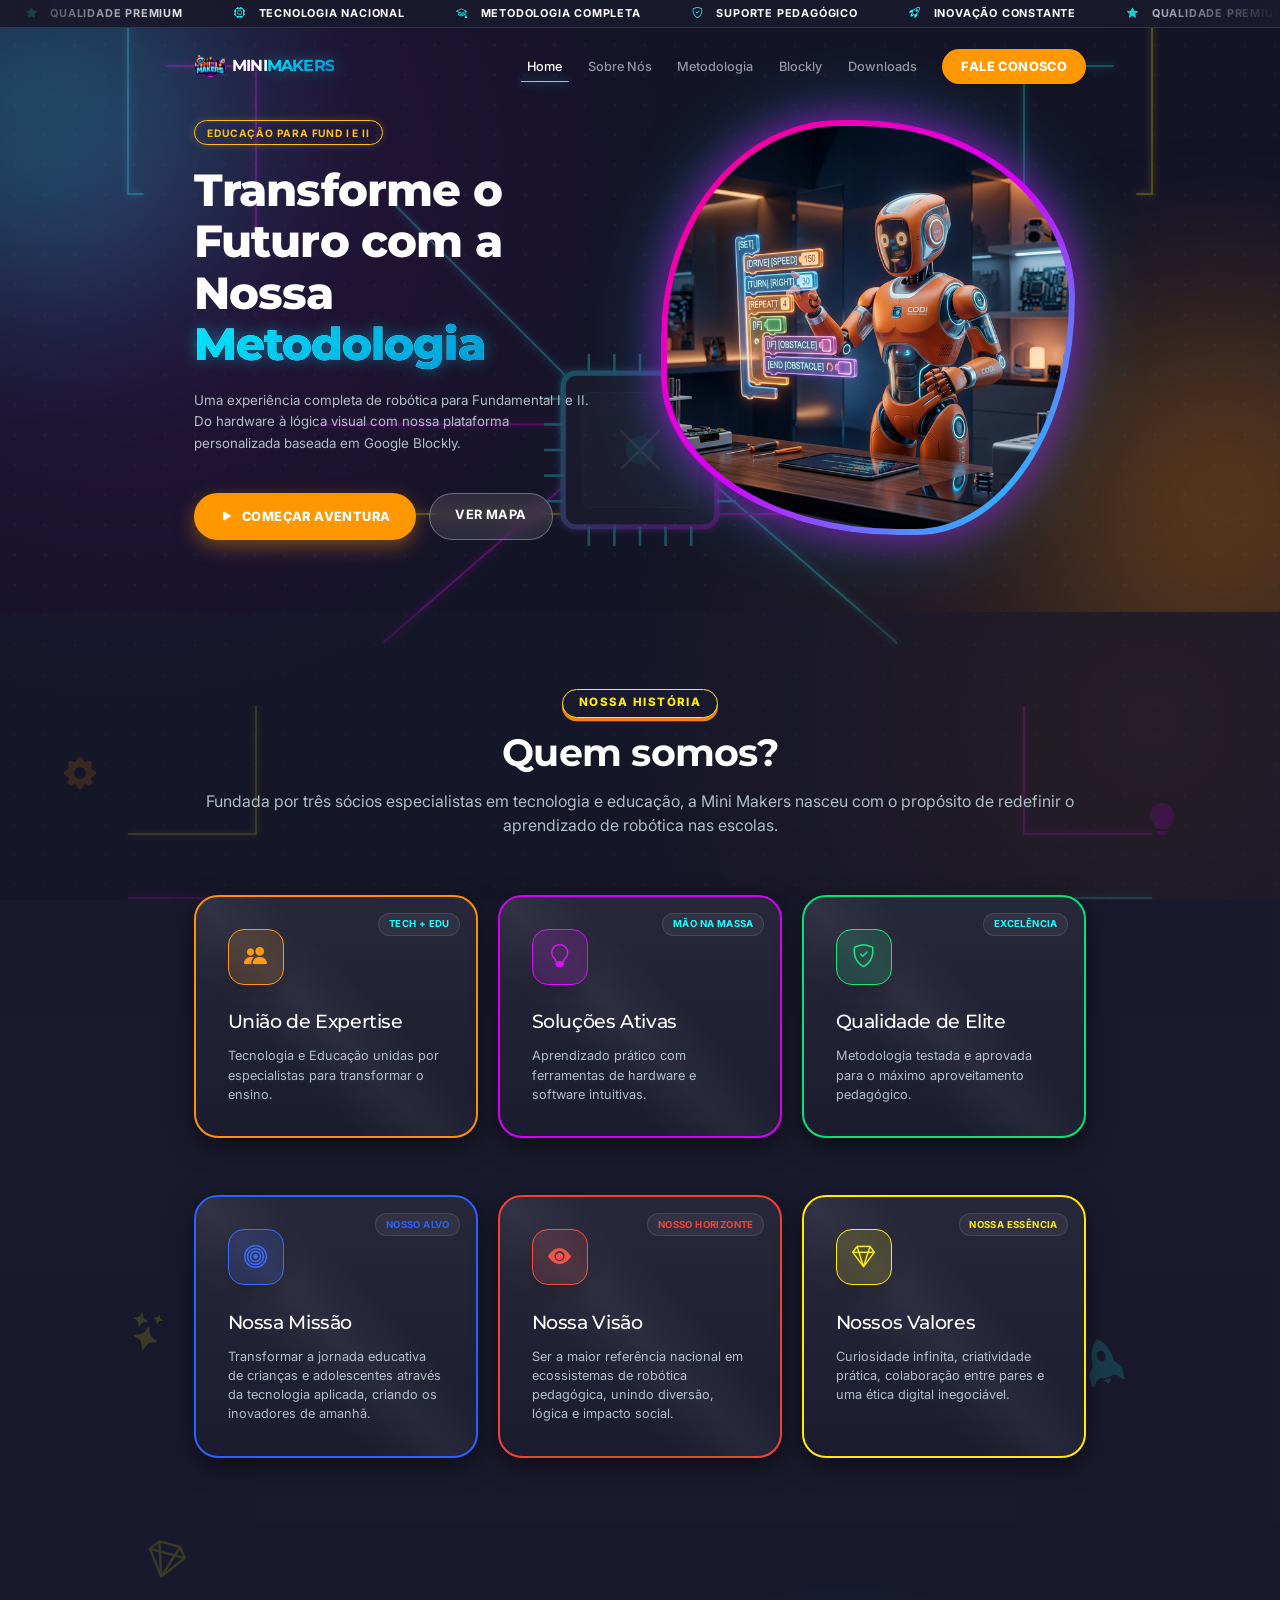
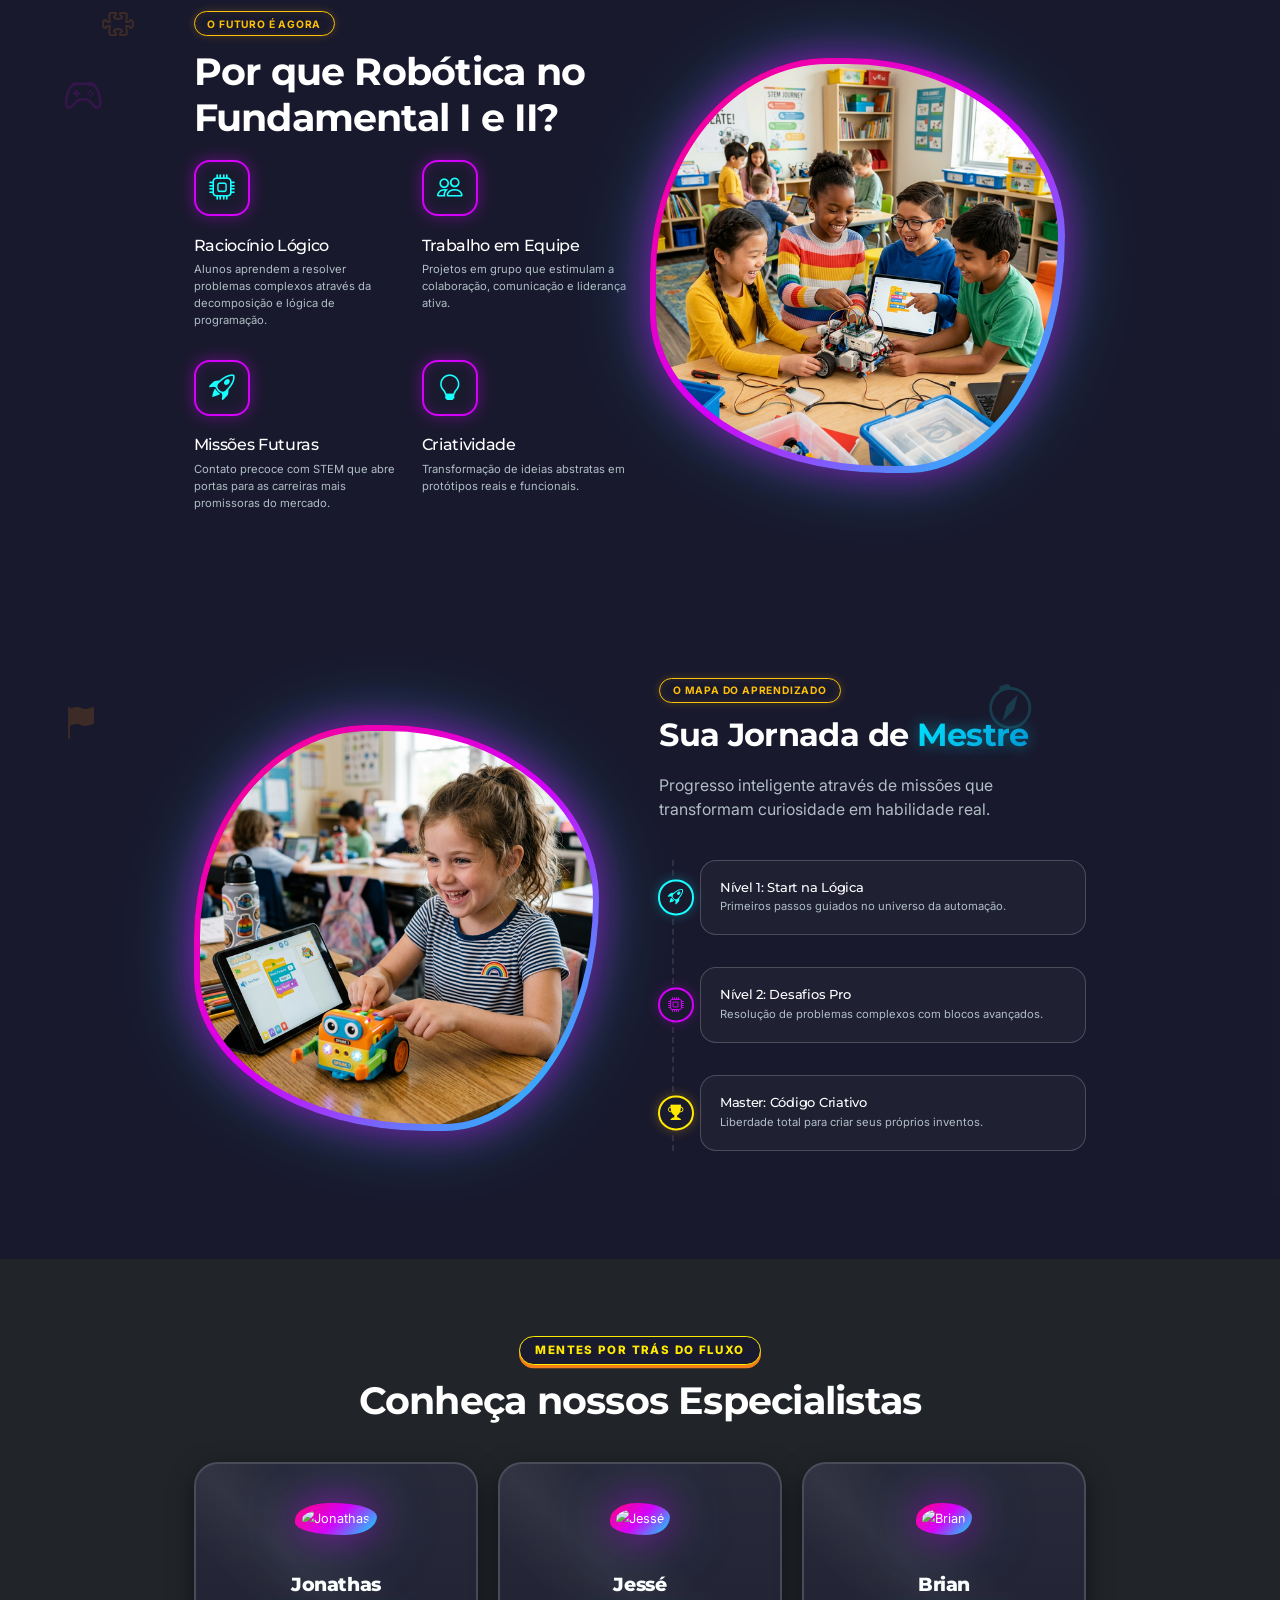
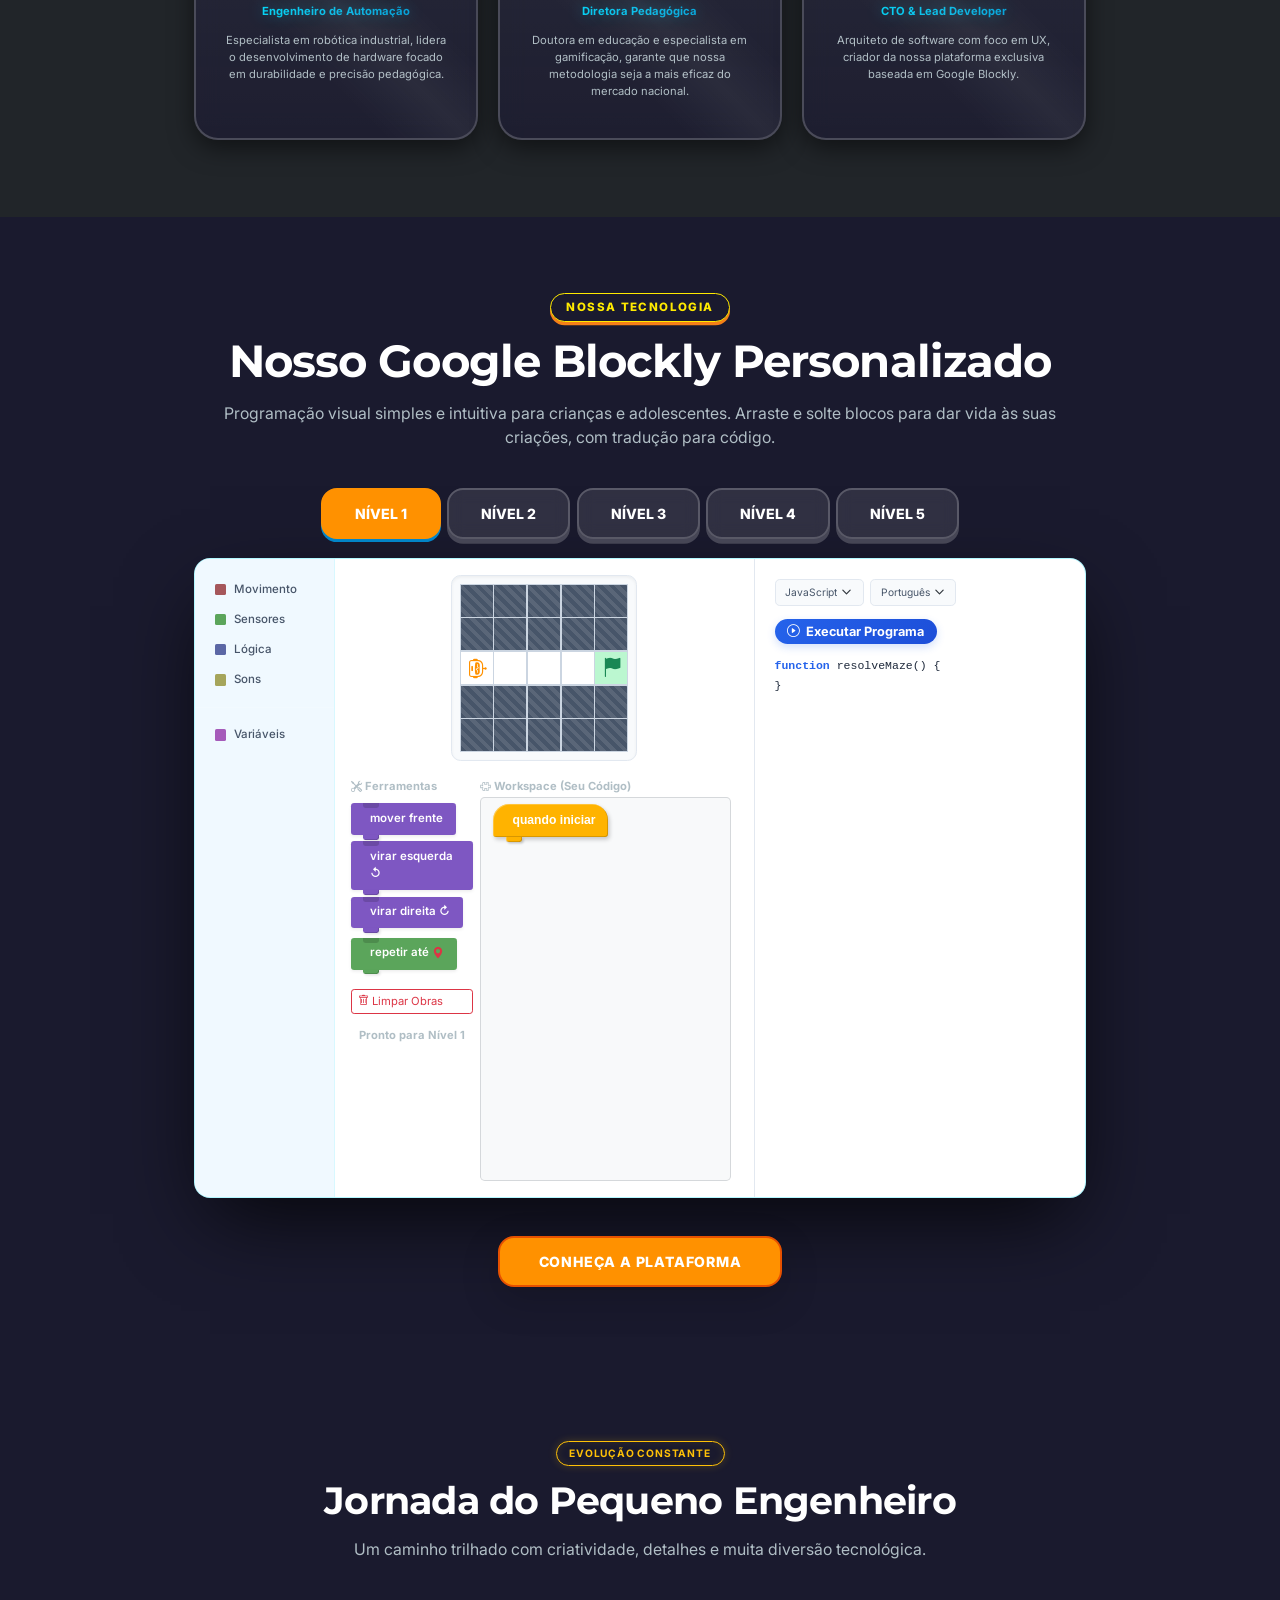
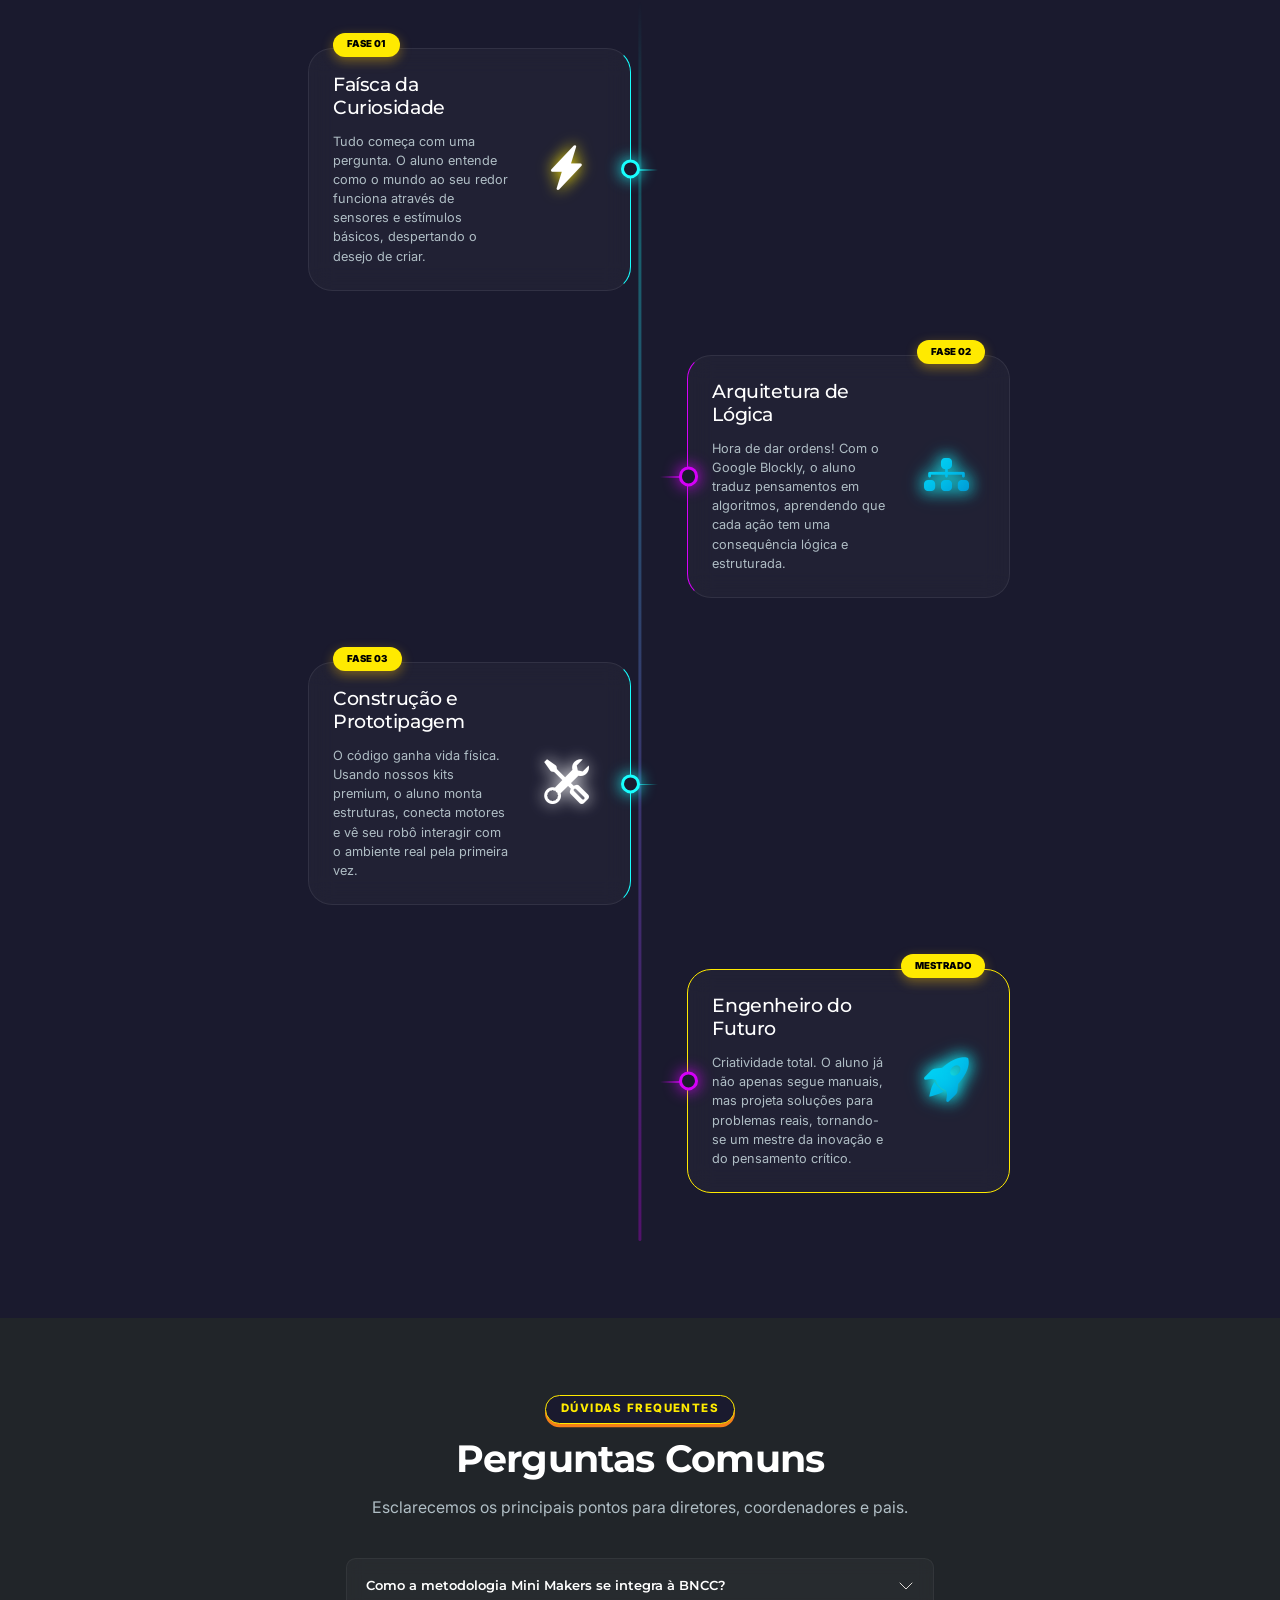
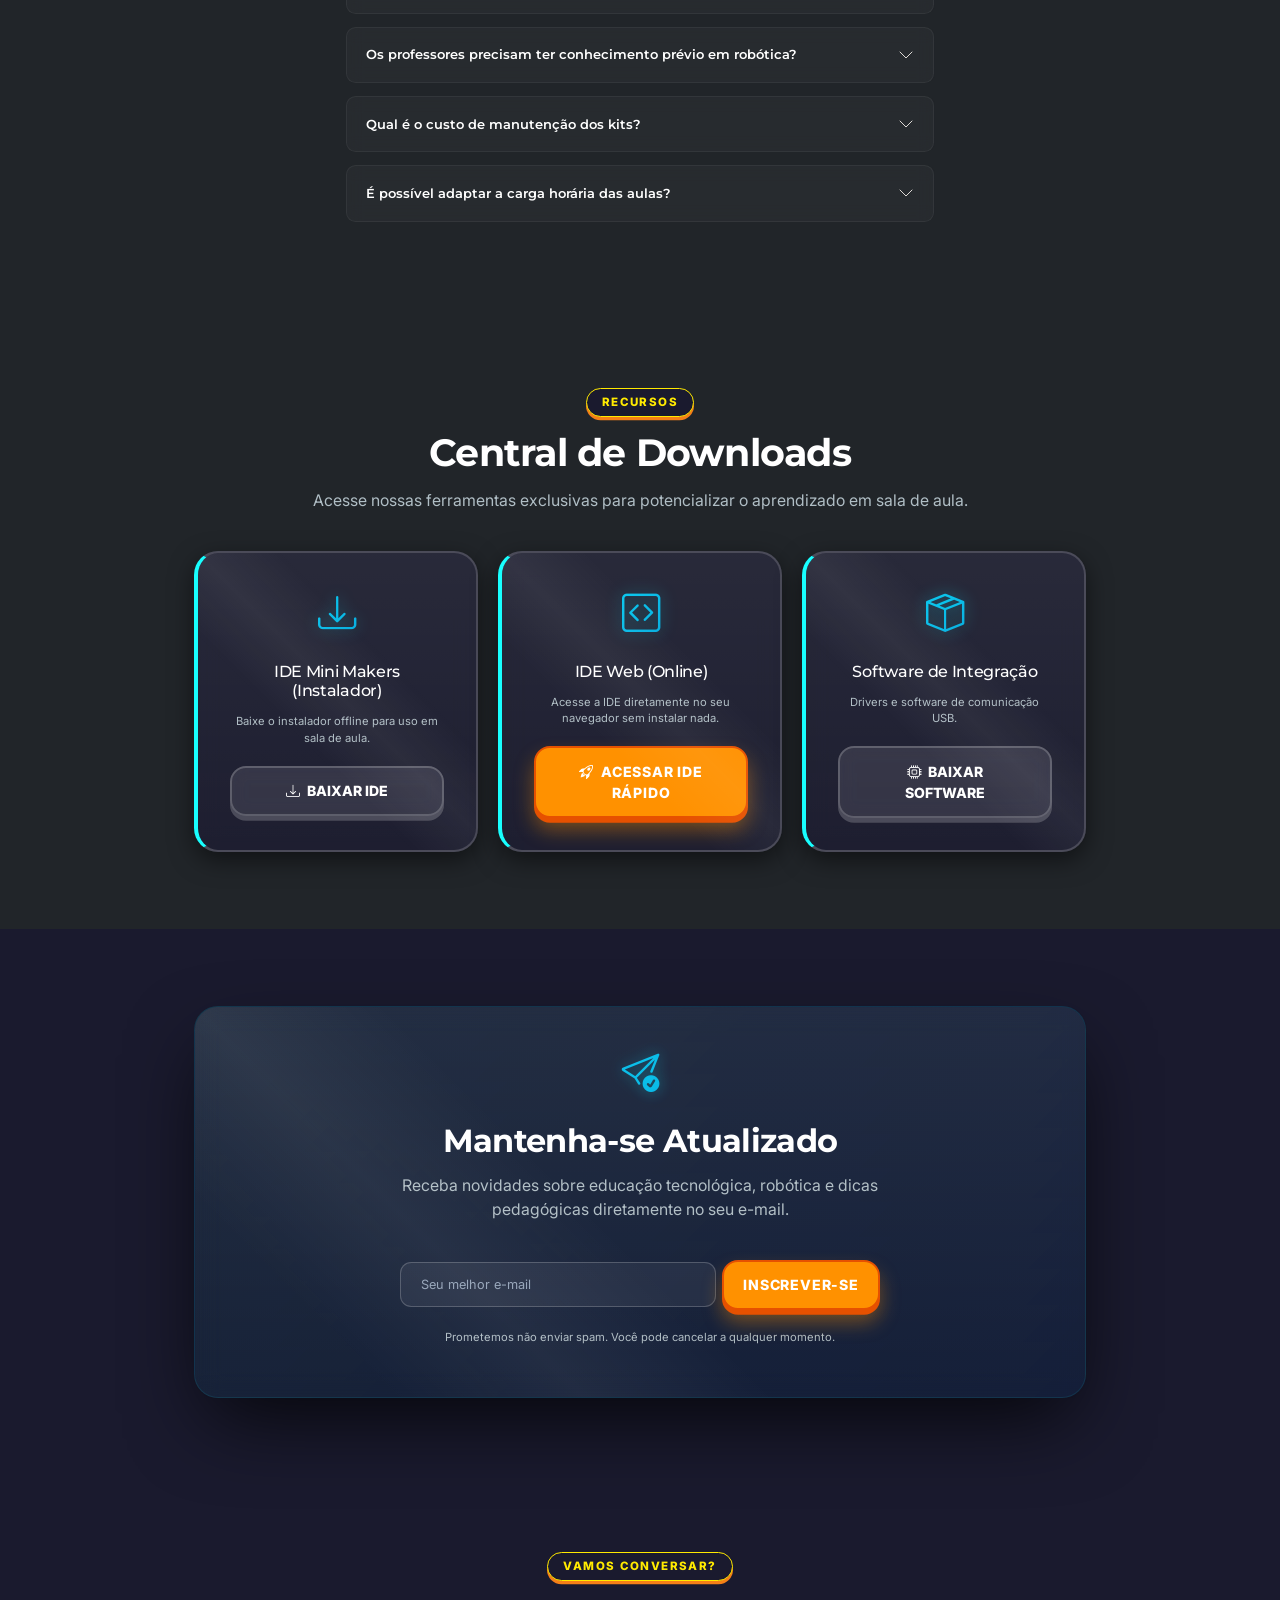
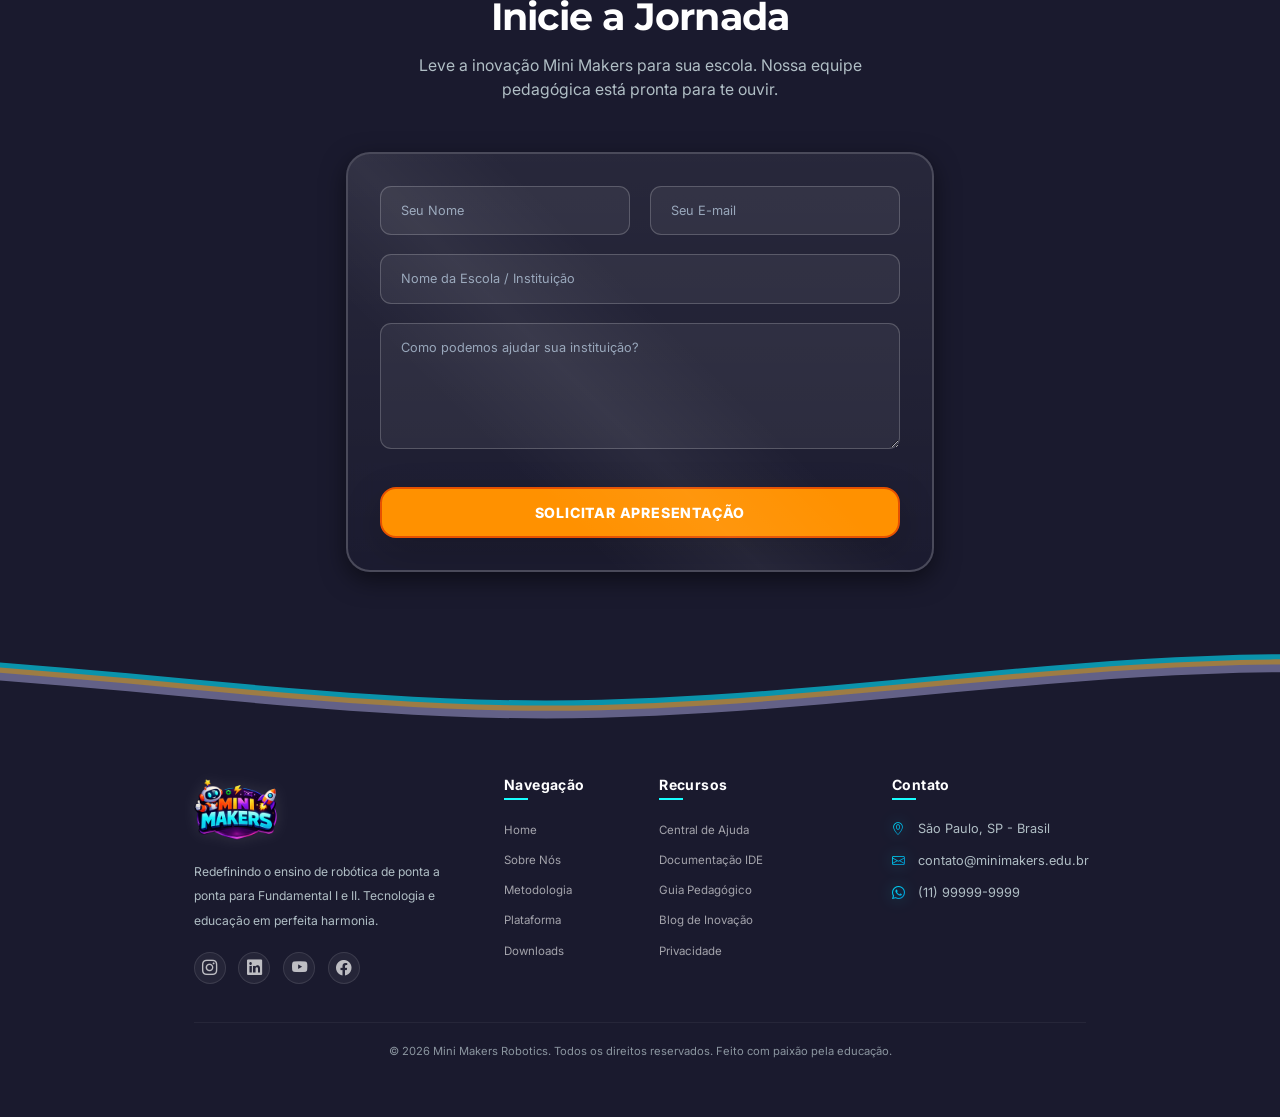
==== index.html @ 14a71843 "feat: integracao da LP-ROBOTICA com a IDE" ====
<!DOCTYPE html>
<html lang="pt-br">

<head>
    <meta charset="UTF-8">
    <meta name="viewport" content="width=device-width, initial-scale=1.0">
    <title>Mini Makers Robotics | Educação do Futuro</title>
    <meta name="description" content="Metodologia completa de robótica educacional com Google Blockly para sua escola.">

    <!-- Bootstrap CSS -->
    <link href="https://cdn.jsdelivr.net/npm/bootstrap@5.3.2/dist/css/bootstrap.min.css" rel="stylesheet">
    <!-- Google Fonts -->
    <link
        href="https://fonts.googleapis.com/css2?family=Montserrat:wght@400;700&family=Inter:wght@300;400;600&display=swap"
        rel="stylesheet">
    <!-- Bootstrap Icons -->
    <link rel="stylesheet" href="https://cdn.jsdelivr.net/npm/bootstrap-icons@1.11.1/font/bootstrap-icons.css">
    <!-- Custom CSS -->
    <link rel="stylesheet" href="landing.css">
    <!-- Favicon -->
    <link rel="icon" type="image/svg+xml" href="logo.svg">
</head>

<body data-bs-spy="scroll" data-bs-target="#navbar-main">

    <!-- Circuit Background Layer -->
    <div id="circuit-bg">
        <svg width="100%" height="100%" viewBox="0 0 1000 1000" preserveAspectRatio="xMidYMid slice" xmlns="http://www.w3.org/2000/svg">
            <defs>
                <linearGradient id="cpu-grad" x1="0%" y1="0%" x2="100%" y2="100%">
                    <stop offset="0%" style="stop-color:var(--accent-cyan);stop-opacity:1" />
                    <stop offset="100%" style="stop-color:var(--accent-purple);stop-opacity:1" />
                </linearGradient>
                <filter id="glow">
                    <feGaussianBlur stdDeviation="3" result="coloredBlur"/>
                    <feMerge>
                        <feMergeNode in="coloredBlur"/>
                        <feMergeNode in="SourceGraphic"/>
                    </feMerge>
                </filter>
            </defs>
            
            <!-- Dynamic Circuit Paths (Simplified for CPU origin) -->
            <g class="circuit-paths" filter="url(#glow)">
                <!-- Top Left -->
                <path class="circuit-path path-cyan" d="M450 450 L300 300 H100 V100" />
                <path class="circuit-path path-magenta" d="M450 480 L200 480 V200 H50" />
                <!-- Top Right -->
                <path class="circuit-path path-yellow" d="M550 450 L700 300 H900 V100" />
                <path class="circuit-path path-cyan" d="M550 480 L800 480 V200 H950" />
                <!-- Bottom Left -->
                <path class="circuit-path path-magenta" d="M450 520 L300 650 V850 H100" />
                <path class="circuit-path path-yellow" d="M450 550 L200 550 V800 H50" />
                <!-- Bottom Right -->
                <path class="circuit-path path-cyan" d="M550 520 L700 650 V850 H900" />
                <path class="circuit-path path-magenta" d="M550 550 L800 550 V800 H950" />
            </g>

            <!-- Central Processor (CPU) -->
            <g id="central-processor" transform="translate(500, 500)">
                <!-- CPU Body -->
                <rect x="-60" y="-60" width="120" height="120" rx="10" fill="var(--dark-bg)" stroke="url(#cpu-grad)" stroke-width="4" filter="url(#glow)" />
                <rect x="-45" y="-45" width="90" height="90" rx="5" fill="rgba(255,255,255,0.05)" stroke="rgba(255,255,255,0.1)" stroke-width="1" />
                
                <!-- CPU Pins -->
                <g class="cpu-pins" stroke="var(--accent-cyan)" stroke-width="2">
                    <!-- Top Pins -->
                    <line x1="-40" y1="-60" x2="-40" y2="-75" />
                    <line x1="-20" y1="-60" x2="-20" y2="-75" />
                    <line x1="0" y1="-60" x2="0" y2="-75" />
                    <line x1="20" y1="-60" x2="20" y2="-75" />
                    <line x1="40" y1="-60" x2="40" y2="-75" />
                    <!-- Bottom Pins -->
                    <line x1="-40" y1="60" x2="-40" y2="75" />
                    <line x1="-20" y1="60" x2="-20" y2="75" />
                    <line x1="0" y1="60" x2="0" y2="75" />
                    <line x1="20" y1="60" x2="20" y2="75" />
                    <line x1="40" y1="60" x2="40" y2="75" />
                    <!-- Left Pins -->
                    <line x1="-60" y1="-40" x2="-75" y2="-40" />
                    <line x1="-60" y1="-20" x2="-75" y2="-20" />
                    <line x1="-60" y1="0" x2="-75" y2="0" />
                    <line x1="-60" y1="20" x2="-75" y2="20" />
                    <line x1="-60" y1="40" x2="-75" y2="40" />
                    <!-- Right Pins -->
                    <line x1="60" y1="-40" x2="75" y2="-40" />
                    <line x1="60" y1="-20" x2="75" y2="-20" />
                    <line x1="60" y1="0" x2="75" y2="0" />
                    <line x1="60" y1="20" x2="75" y2="20" />
                    <line x1="60" y1="40" x2="75" y2="40" />
                </g>

                <!-- Core Pulse -->
                <circle r="15" fill="var(--accent-cyan)" opacity="0.5">
                    <animate attributeName="r" values="10;25;10" dur="3s" repeatCount="indefinite" />
                    <animate attributeName="opacity" values="0.2;0.7;0.2" dur="3s" repeatCount="indefinite" />
                </circle>
                
                <!-- Brand Icon Placeholder -->
                <path d="M-15 -15 L15 15 M-15 15 L15 -15" stroke="white" stroke-width="2" opacity="0.3" />
            </g>
        </svg>
    </div>

    <!-- Infinite Marquee -->
    <div class="marquee-container" aria-hidden="true">
        <div class="marquee-content">
            <div class="marquee-item"><i class="bi bi-star-fill"></i> Qualidade Premium</div>
            <div class="marquee-item"><i class="bi bi-cpu"></i> Tecnologia Nacional</div>
            <div class="marquee-item"><i class="bi bi-mortarboard"></i> Metodologia Completa</div>
            <div class="marquee-item"><i class="bi bi-shield-check"></i> Suporte Pedagógico</div>
            <div class="marquee-item"><i class="bi bi-rocket-takeoff"></i> Inovação Constante</div>
            <!-- Duplicated for seamless loop -->
            <div class="marquee-item"><i class="bi bi-star-fill"></i> Qualidade Premium</div>
            <div class="marquee-item"><i class="bi bi-cpu"></i> Tecnologia Nacional</div>
            <div class="marquee-item"><i class="bi bi-mortarboard"></i> Metodologia Completa</div>
            <div class="marquee-item"><i class="bi bi-shield-check"></i> Suporte Pedagógico</div>
            <div class="marquee-item"><i class="bi bi-rocket-takeoff"></i> Inovação Constante</div>
        </div>
    </div>

    <!-- Navbar -->
    <nav id="navbar-main" class="navbar navbar-expand-lg navbar-dark fixed-top" role="navigation"
        aria-label="Navegação Principal">
        <div class="container">
            <a class="navbar-brand d-flex align-items-center" href="#home" aria-label="Mini Makers Home">
                <img src="logo.svg" alt="Mini Makers Logo" width="40" height="40" class="me-2">
                <span class="fw-bold tracking-tight">MINI<span class="text-cyan">MAKERS</span></span>
            </a>
            <button class="navbar-toggler border-0" type="button" data-bs-toggle="collapse" data-bs-target="#navbarNav"
                aria-controls="navbarNav" aria-expanded="false" aria-label="Alternar menu">
                <span class="navbar-toggler-icon"></span>
            </button>
            <div class="collapse navbar-collapse" id="navbarNav">
                <ul class="navbar-nav ms-auto align-items-center">
                    <li class="nav-item"><a class="nav-link px-3" href="#home">Home</a></li>
                    <li class="nav-item"><a class="nav-link px-3" href="#sobre">Sobre Nós</a></li>
                    <li class="nav-item"><a class="nav-link px-3" href="#metodologia">Metodologia</a></li>
                    <li class="nav-item"><a class="nav-link px-3" href="#blockly">Blockly</a></li>
                    <li class="nav-item"><a class="nav-link px-3" href="#downloads">Downloads</a></li>
                    <li class="nav-item ms-lg-3 mt-3 mt-lg-0"><a class="btn btn-hero-primary shadow-sm" style="padding: 0.6rem 1.5rem;"
                            href="#contato">Fale Conosco</a></li>
                </ul>
            </div>
        </div>
    </nav>

    <!-- Hero Section -->
    <section id="home" class="hero-section overflow-hidden">
        <div class="float-blob" style="top: -10%; left: -10%; background: var(--accent-cyan);"></div>
        <div class="float-blob" style="bottom: -10%; right: -10%; background: var(--accent-blue);"></div>

        <div class="container hero-content text-center text-lg-start">
            <div class="row align-items-center">
                <div class="col-lg-6 mb-5 mb-lg-0">
                    <span class="badge badge-yellow-outline rounded-pill mb-4">Educação para Fund I e II</span>
                    <h1 class="display-3 mb-4">Transforme o Futuro com a Nossa <span
                            class="text-cyan">Metodologia</span></h1>
                    <p class="hero-subtitle mb-5">Uma experiência completa de robótica para Fundamental I e II. Do
                        hardware à lógica visual com nossa plataforma personalizada baseada em Google Blockly.</p>
                    <div class="d-flex flex-column flex-sm-row gap-3 justify-content-center justify-content-lg-start">
                        <a href="ide.html" class="btn btn-hero-primary"><i class="bi bi-play-fill fs-5"></i> Começar Aventura</a>
                        <a href="#metodologia" class="btn btn-hero-secondary">Ver Mapa</a>
                    </div>
                </div>
                <div class="col-lg-6 text-center">
                    <div class="position-relative">
                        <!-- Playful Dynamic Frame for Premium Dashboard -->
                        <div class="dynamic-hero-frame float-animation">
                            <img src="hero-premium.png" alt="RoboFlow Dashboard" class="img-fluid hero-premium-img">
                        </div>
                    </div>
                </div>
            </div>
        </div>
    </section>



    <!-- Sobre Nós SECTION -->
    <section id="sobre" class="py-5 position-relative gamified-section">
        <!-- Floating Decoratives -->
        <div class="floating-decor shape-1"><i class="bi bi-gear-fill"></i></div>
        <div class="floating-decor shape-2"><i class="bi bi-stars"></i></div>
        <div class="floating-decor shape-3"><i class="bi bi-lightbulb-fill"></i></div>
        <div class="floating-decor shape-4"><i class="bi bi-rocket-fill"></i></div>

        <div class="container py-5 position-relative z-1">
            <div class="text-center mb-5">
                <span class="badge badge-premium rounded-pill mb-3">Nossa História</span>
                <h2 class="display-5 fw-bold text-white mb-3">Quem somos?</h2>
                <p class="text-muted max-w-700 mx-auto fs-5">Fundada por três sócios especialistas em tecnologia e
                    educação, a Mini Makers nasceu com o propósito de redefinir o aprendizado de robótica nas escolas.</p>
            </div>
            <div class="row g-4 mt-4">
                <div class="col-md-4">
                    <div class="glass-card card-variant-1 h-100">
                        <div class="card-charm-label">Tech + Edu</div>
                        <div class="icon-gradient" aria-hidden="true">
                            <i class="bi bi-people-fill"></i>
                        </div>
                        <h3 class="h4 text-white mb-3">União de Expertise</h3>
                        <p class="text-muted mb-0">Tecnologia e Educação unidas por especialistas para transformar o ensino.</p>
                    </div>
                </div>
                <div class="col-md-4">
                    <div class="glass-card card-variant-2 h-100">
                        <div class="card-charm-label">Mão na Massa</div>
                        <div class="icon-gradient" aria-hidden="true">
                            <i class="bi bi-lightbulb"></i>
                        </div>
                        <h3 class="h4 text-white mb-3">Soluções Ativas</h3>
                        <p class="text-muted mb-0">Aprendizado prático com ferramentas de hardware e software intuitivas.</p>
                    </div>
                </div>
                <div class="col-md-4">
                    <div class="glass-card card-variant-3 h-100">
                        <div class="card-charm-label">Excelência</div>
                        <div class="icon-gradient" aria-hidden="true">
                            <i class="bi bi-shield-check"></i>
                        </div>
                        <h3 class="h4 text-white mb-3">Qualidade de Elite</h3>
                        <p class="text-muted mb-0">Metodologia testada e aprovada para o máximo aproveitamento pedagógico.</p>
                    </div>
                </div>
            </div>

            <!-- DNA Institucional: Missão, Visão, Valores -->
            <div class="row g-4 mt-5">
                <div class="col-lg-4">
                    <div class="glass-card card-variant-4 h-100">
                        <div class="card-charm-label">Nosso Alvo</div>
                        <div class="icon-gradient" aria-hidden="true">
                            <i class="bi bi-bullseye"></i>
                        </div>
                        <h3 class="h4 text-white mb-3">Nossa Missão</h3>
                        <p class="text-muted mb-0">Transformar a jornada educativa de crianças e adolescentes através da tecnologia aplicada, criando os inovadores de amanhã.</p>
                    </div>
                </div>
                <div class="col-lg-4">
                    <div class="glass-card card-variant-5 h-100">
                        <div class="card-charm-label">Nosso Horizonte</div>
                        <div class="icon-gradient" aria-hidden="true">
                            <i class="bi bi-eye-fill"></i>
                        </div>
                        <h3 class="h4 text-white mb-3">Nossa Visão</h3>
                        <p class="text-muted mb-0">Ser a maior referência nacional em ecossistemas de robótica pedagógica, unindo diversão, lógica e impacto social.</p>
                    </div>
                </div>
                <div class="col-lg-4">
                    <div class="glass-card card-variant-6 h-100">
                        <div class="card-charm-label">Nossa Essência</div>
                        <div class="icon-gradient" aria-hidden="true">
                            <i class="bi bi-gem"></i>
                        </div>
                        <h3 class="h4 text-white mb-3">Nossos Valores</h3>
                        <p class="text-muted mb-0">Curiosidade infinita, criatividade prática, colaboração entre pares e uma ética digital inegociável.</p>
                    </div>
                </div>
            </div>
        </div>
    </section>

    <!-- Por que Robótica? Section -->
    <section id="por-que-robotica" class="py-5 position-relative gamified-section overflow-hidden">
        <!-- Section Floating Decor -->
        <div class="floating-decor shape-1" style="top: 10%; left: 8%;"><i class="bi bi-puzzle"></i></div>
        <div class="floating-decor shape-3" style="bottom: 15%; left: 5%; font-size: 3rem;"><i class="bi bi-controller"></i></div>
        <div class="floating-decor shape-2" style="top: 20%; right: 5%;"><i class="bi bi-gem"></i></div>

        <div class="container py-5 position-relative z-1">
            <div class="row align-items-center">
                <div class="col-lg-6 mb-5 mb-lg-0">
                    <span class="badge badge-yellow-outline rounded-pill mb-3">O Futuro é Agora</span>
                    <h2 class="display-5 fw-bold text-white mb-4">Por que Robótica no Fundamental I e II?</h2>

                    <div class="row g-4">
                        <div class="col-md-6">
                            <div class="why-robotics-icon"><i class="bi bi-cpu"></i></div>
                            <h4 class="h5 text-white">Raciocínio Lógico</h4>
                            <p class="text-muted small">Alunos aprendem a resolver problemas complexos através da
                                decomposição e lógica de programação.</p>
                        </div>
                        <div class="col-md-6">
                            <div class="why-robotics-icon"><i class="bi bi-people"></i></div>
                            <h4 class="h5 text-white">Trabalho em Equipe</h4>
                            <p class="text-muted small">Projetos em grupo que estimulam a colaboração, comunicação e
                                liderança ativa.</p>
                        </div>
                        <div class="col-md-6">
                            <div class="why-robotics-icon"><i class="bi bi-rocket-takeoff"></i></div>
                            <h4 class="h5 text-white">Missões Futuras</h4>
                            <p class="text-muted small">Contato precoce com STEM que abre portas para as carreiras mais
                                promissoras do mercado.</p>
                        </div>
                        <div class="col-md-6">
                            <div class="why-robotics-icon"><i class="bi bi-lightbulb"></i></div>
                            <h4 class="h5 text-white">Criatividade</h4>
                            <p class="text-muted small">Transformação de ideias abstratas em protótipos reais e
                                funcionais.</p>
                        </div>
                    </div>
                </div>
                <div class="col-lg-6">
                    <!-- Dynamic Organic Frame like the Hero section -->
                    <div class="dynamic-hero-frame float-animation">
                        <img src="criancas_robotica_1.png"
                            alt="Crianças aprendendo robótica juntas" class="img-fluid hero-premium-img">
                    </div>
                </div>
            </div>
        </div>
    </section>

    <!-- Metodologia Section -->
    <section id="metodologia" class="py-5 position-relative gamified-section">
        <!-- Decorativos Flutuantes -->
        <div class="floating-decor shape-4" style="top: 10%; right: 15%;"><i class="bi bi-compass"></i></div>
        <div class="floating-decor shape-1" style="bottom: 10%; left: 5%;"><i class="bi bi-flag-fill"></i></div>

        <div class="container py-5 position-relative z-1">
            <div class="row align-items-center g-5">
                <div class="col-lg-6 order-2 order-lg-1">
                    <div class="position-relative">
                        <!-- Moldura Orgânica unificada -->
                        <div class="dynamic-hero-frame float-animation">
                            <img src="criancas_robotica_2.png"
                                alt="Criança programando robô com tablet" class="img-fluid hero-premium-img">
                        </div>
                    </div>
                </div>
                <div class="col-lg-6 order-1 order-lg-2">
                    <span class="badge badge-yellow-outline rounded-pill mb-3">O Mapa do Aprendizado</span>
                    <h2 class="display-6 fw-bold text-white mb-4">Sua Jornada de <span class="text-cyan">Mestre</span></h2>
                    <p class="text-muted mb-5 fs-5">Progresso inteligente através de missões que transformam curiosidade em habilidade real.</p>
                    
                    <div class="progression-path">
                        <div class="progression-step">
                            <div class="step-icon"><i class="bi bi-rocket-takeoff"></i></div>
                            <div class="step-content">
                                <h4 class="text-white h6 mb-1">Nível 1: Start na Lógica</h4>
                                <p class="text-muted small mb-0">Primeiros passos guiados no universo da automação.</p>
                            </div>
                        </div>
                        <div class="progression-step">
                            <div class="step-icon"><i class="bi bi-cpu"></i></div>
                            <div class="step-content">
                                <h4 class="text-white h6 mb-1">Nível 2: Desafios Pro</h4>
                                <p class="text-muted small mb-0">Resolução de problemas complexos com blocos avançados.</p>
                            </div>
                        </div>
                        <div class="progression-step">
                            <div class="step-icon"><i class="bi bi-trophy-fill"></i></div>
                            <div class="step-content">
                                <h4 class="text-white h6 mb-1">Master: Código Criativo</h4>
                                <p class="text-muted small mb-0">Liberdade total para criar seus próprios inventos.</p>
                            </div>
                        </div>
                    </div>
                </div>
            </div>
        </div>
    </section>

    <!-- Nosso Time / Sócios Section -->
    <section id="time" class="py-5 bg-dark">
        <div class="container py-5">
            <div class="text-center mb-5">
                <span class="badge badge-premium rounded-pill mb-3">Mentes por trás do Fluxo</span>
                <h2 class="display-5 fw-bold text-white mb-3">Conheça nossos Especialistas</h2>
            </div>
            <div class="row g-4 justify-content-center">
                <div class="col-lg-4 col-md-6">
                    <div class="glass-card specialist-card text-center h-100">
                        <div class="specialist-img-container mx-auto">
                            <div class="dynamic-hero-frame float-animation">
                                <img src="https://images.unsplash.com/photo-1507003211169-0a1dd7228f2d?q=80&w=1974&auto=format&fit=crop"
                                    alt="Jonathas" class="img-fluid hero-premium-img">
                            </div>
                        </div>
                        <h3 class="h4 text-white mb-2">Jonathas</h3>
                        <p class="text-cyan fw-bold small mb-3">Engenheiro de Automação</p>
                        <p class="text-muted small mb-0">Especialista em robótica industrial, lidera o desenvolvimento de hardware focado em durabilidade e precisão pedagógica.</p>
                    </div>
                </div>
                <div class="col-lg-4 col-md-6">
                    <div class="glass-card specialist-card text-center h-100">
                        <div class="specialist-img-container mx-auto">
                            <div class="dynamic-hero-frame float-animation">
                                <img src="https://images.unsplash.com/photo-1494790108377-be9c29b29330?q=80&w=1974&auto=format&fit=crop"
                                    alt="Jessé" class="img-fluid hero-premium-img">
                            </div>
                        </div>
                        <h3 class="h4 text-white mb-2">Jessé</h3>
                        <p class="text-cyan fw-bold small mb-3">Diretora Pedagógica</p>
                        <p class="text-muted small mb-0">Doutora em educação e especialista em gamificação, garante que nossa metodologia seja a mais eficaz do mercado nacional.</p>
                    </div>
                </div>
                <div class="col-lg-4 col-md-6">
                    <div class="glass-card specialist-card text-center h-100">
                        <div class="specialist-img-container mx-auto">
                            <div class="dynamic-hero-frame float-animation">
                                <img src="https://images.unsplash.com/photo-1500648767791-00dcc994a43e?q=80&w=1974&auto=format&fit=crop"
                                    alt="Brian" class="img-fluid hero-premium-img">
                            </div>
                        </div>
                        <h3 class="h4 text-white mb-2">Brian</h3>
                        <p class="text-cyan fw-bold small mb-3">CTO & Lead Developer</p>
                        <p class="text-muted small mb-0">Arquiteto de software com foco em UX, criador da nossa plataforma exclusiva baseada em Google Blockly.</p>
                    </div>
                </div>
            </div>
        </div>
    </section>

    <!-- Blockly Section -->
    <section id="blockly" class="py-5 section-blockly position-relative">
        <div class="container py-5 text-center">
            <!-- Centered Header -->
            <div class="mb-5">
                <span class="badge badge-premium rounded-pill mb-3">Nossa Tecnologia</span>
                <h2 class="display-4 fw-bold text-white mb-3">Nosso Google Blockly Personalizado</h2>
                <p class="text-muted max-w-800 mx-auto fs-5">
                    Programação visual simples e intuitiva para crianças e adolescentes.
                    Arraste e solte blocos para dar vida às suas criações, com tradução para código.
                </p>
            </div>

            <!-- Maze Game levels selector -->
            <div class="d-flex justify-content-center gap-2 mb-4" id="maze-level-selector">
                <button class="btn btn-outline-glass btn-sm active" data-level="1"><span>Nível </span>1</button>
                <button class="btn btn-outline-glass btn-sm" data-level="2"><span>Nível </span>2</button>
                <button class="btn btn-outline-glass btn-sm" data-level="3"><span>Nível </span>3</button>
                <button class="btn btn-outline-glass btn-sm" data-level="4"><span>Nível </span>4</button>
                <button class="btn btn-outline-glass btn-sm" data-level="5"><span>Nível </span>5</button>
            </div>

            <div class="blockly-screenshot-mockup shadow-2xl overflow-hidden text-start">
                <div class="row g-0">
                    <!-- Left: Categories -->
                    <div class="col-md-2 blockly-sidebar-new">
                        <div class="blockly-cat blockly-option" data-option="Movimento"><span class="cat-square" style="background: #A5575B;"></span> Movimento</div>
                        <div class="blockly-cat blockly-option" data-option="Sensores"><span class="cat-square" style="background: #5BA55B;"></span> Sensores</div>
                        <div class="blockly-cat blockly-option" data-option="Lógica"><span class="cat-square" style="background: #5B67A5;"></span> Lógica</div>
                        <div class="blockly-cat blockly-option" data-option="Sons"><span class="cat-square" style="background: #A5A55B;"></span> Sons</div>
                        <hr class="category-divider">
                        <div class="blockly-cat blockly-option" data-option="Variáveis"><span class="cat-square" style="background: #A55BBA;"></span> Variáveis</div>
                    </div>
                    
                    <!-- Middle: Visual Blocks (Maze Game Theme) -->
                    <div class="col-md-6 blockly-workspace-new">
                        <div class="puzzle-blocks-container">
                            <!-- Maze Grid Layout -->
                            <div class="maze-container mb-3 d-flex justify-content-center">
                                <div class="maze-grid" id="mazeGrid">
                                    <!-- 5x5 Grid injected via JS -->
                                </div>
                            </div>
                            
                            <!-- Interactive Blocks Toolbox & Workspace -->
                            <div class="row w-100 g-2 mt-2">
                                <div class="col-4">
                                    <h6 class="text-muted small fw-bold mb-1"><i class="bi bi-tools"></i> Ferramentas</h6>
                                    <div class="d-flex flex-column align-items-start pt-2 pb-2">
                                        <button class="toolbox-block dyn-action puz-add shadow-sm" data-action="f">
                                            mover frente
                                        </button>
                                        <button class="toolbox-block dyn-action puz-add shadow-sm" data-action="l">
                                            virar esquerda ↺
                                        </button>
                                        <button class="toolbox-block dyn-action puz-add shadow-sm" data-action="r">
                                            virar direita ↻
                                        </button>
                                        <button class="toolbox-block dyn-loop puz-add shadow-sm mt-1" data-action="loop">
                                            repetir até <i class="bi bi-geo-alt-fill text-danger"></i>
                                        </button>
                                        <button class="btn btn-sm btn-outline-danger mt-3 text-start w-100" id="clear-workspace">
                                            <i class="bi bi-trash"></i> Limpar Obras
                                        </button>
                                    </div>
                                    <div id="maze-message" class="mt-2 small text-center fw-bold"></div>
                                </div>
                                <div class="col-8">
                                    <h6 class="text-muted small fw-bold mb-1"><i class="bi bi-puzzle"></i> Workspace (Seu Código)</h6>
                                    <div id="workspace-blocks" class="p-2 border border-secondary border-opacity-25 rounded bg-light" style="min-height: 480px; overflow-y: auto; overflow-x: hidden;">
                                        <div id="user-blocks-list" class="d-flex flex-column align-items-start">
                                            <div class="dynamic-block dyn-event dyn-hat" style="z-index: 100;">quando iniciar</div>
                                        </div>
                                    </div>
                                </div>
                            </div>
                        </div>
                    </div>

                    <!-- Right: Code View -->
                    <div class="col-md-4 blockly-code-new">
                        <div class="code-controls d-flex justify-content-between align-items-center flex-wrap gap-3 mb-3">
                            <div class="d-flex gap-2">
                                <select class="form-select form-select-sm puz-select"><option>JavaScript</option></select>
                                <select class="form-select form-select-sm puz-select"><option>Português</option></select>
                            </div>
                            <button class="btn btn-outline-primary rounded-pill puz-run fw-bold px-3 py-1" id="run-maze-game" style="white-space: nowrap;">
                                <i class="bi bi-play-circle me-1"></i> Executar Programa
                            </button>
                        </div>
                        <div class="code-editor-new">
                            <div class="cl"><span class="ckw">function</span> resolveMaze() {</div>
                            <div id="dynamic-code-view">
                            </div>
                            <div class="cl">}</div>
                        </div>
                    </div>
                </div>
            </div>

            <!-- Centered Button below mockup -->
            <div class="mt-5">
                <button class="btn btn-primary-gradient px-5 shadow-lg py-3">Conheça a Plataforma</button>
            </div>
        </div>
    </section>

    <!-- Jornada do Pequeno Engenheiro SECTION -->
    <section id="jornada-engenheiro" class="py-5 position-relative overflow-hidden">
        <div class="container py-5">
            <div class="text-center mb-5">
                <span class="badge badge-yellow-outline rounded-pill mb-3">Evolução Constante</span>
                <h2 class="display-5 fw-bold text-white mb-3">Jornada do Pequeno Engenheiro</h2>
                <p class="text-muted fs-5 max-w-700 mx-auto">Um caminho trilhado com criatividade, detalhes e muita diversão tecnológica.</p>
            </div>

            <div class="row justify-content-center">
                <div class="col-lg-10">
                    <div class="journey-flow ps-4 ps-md-5">
                        <!-- Step 1 -->
                        <div class="journey-step">
                            <div class="journey-line"></div>
                            <div class="journey-dot"></div>
                            <div class="journey-badge">Fase 01</div>
                            <div class="row align-items-center">
                                <div class="col-md-8">
                                    <h3 class="text-white h4 mb-3">Faísca da Curiosidade</h3>
                                    <p class="text-muted mb-0">Tudo começa com uma pergunta. O aluno entende como o mundo ao seu redor funciona através de sensores e estímulos básicos, despertando o desejo de criar.</p>
                                </div>
                                <div class="col-md-4 text-center mt-4 mt-md-0">
                                    <i class="bi bi-lightning-charge-fill text-yellow display-4" style="filter: drop-shadow(0 0 10px var(--accent-yellow));"></i>
                                </div>
                            </div>
                        </div>

                        <!-- Step 2 -->
                        <div class="journey-step">
                            <div class="journey-line"></div>
                            <div class="journey-dot"></div>
                            <div class="journey-badge">Fase 02</div>
                            <div class="row align-items-center">
                                <div class="col-md-8">
                                    <h3 class="text-white h4 mb-3">Arquitetura de Lógica</h3>
                                    <p class="text-muted mb-0">Hora de dar ordens! Com o Google Blockly, o aluno traduz pensamentos em algoritmos, aprendendo que cada ação tem uma consequência lógica e estruturada.</p>
                                </div>
                                <div class="col-md-4 text-center mt-4 mt-md-0">
                                    <i class="bi bi-diagram-3-fill text-cyan display-4" style="filter: drop-shadow(0 0 10px var(--accent-cyan));"></i>
                                </div>
                            </div>
                        </div>

                        <!-- Step 3 -->
                        <div class="journey-step">
                            <div class="journey-line"></div>
                            <div class="journey-dot"></div>
                            <div class="journey-badge">Fase 03</div>
                            <div class="row align-items-center">
                                <div class="col-md-8">
                                    <h3 class="text-white h4 mb-3">Construção e Prototipagem</h3>
                                    <p class="text-muted mb-0">O código ganha vida física. Usando nossos kits premium, o aluno monta estruturas, conecta motores e vê seu robô interagir com o ambiente real pela primeira vez.</p>
                                </div>
                                <div class="col-md-4 text-center mt-4 mt-md-0">
                                    <i class="bi bi-tools text-white display-4" style="filter: drop-shadow(0 0 10px #fff);"></i>
                                </div>
                            </div>
                        </div>

                        <!-- Step 4 -->
                        <div class="journey-step">
                            <div class="journey-line"></div>
                            <div class="journey-dot"></div>
                            <div class="journey-badge">Mestrado</div>
                            <div class="row align-items-center">
                                <div class="col-md-8">
                                    <h3 class="text-white h4 mb-3">Engenheiro do Futuro</h3>
                                    <p class="text-muted mb-0">Criatividade total. O aluno já não apenas segue manuais, mas projeta soluções para problemas reais, tornando-se um mestre da inovação e do pensamento crítico.</p>
                                </div>
                                <div class="col-md-4 text-center mt-4 mt-md-0">
                                    <i class="bi bi-rocket-takeoff-fill text-cyan display-4" style="filter: drop-shadow(0 0 10px var(--accent-cyan));"></i>
                                </div>
                            </div>
                        </div>
                    </div>
                </div>
            </div>
        </div>
    </section>



    <!-- FAQ Section -->
    <section id="faq" class="py-5 bg-dark">
        <div class="container py-5">
            <div class="row justify-content-center">
                <div class="col-lg-8">
                    <div class="text-center mb-5">
                        <span class="badge badge-premium rounded-pill mb-3">Dúvidas Frequentes</span>
                        <h2 class="display-5 fw-bold text-white mb-3">Perguntas Comuns</h2>
                        <p class="text-muted fs-5">Esclarecemos os principais pontos para diretores, coordenadores e
                            pais.</p>
                    </div>

                    <div class="accordion accordion-premium" id="faqAccordion">
                        <div class="accordion-item">
                            <h2 class="accordion-header">
                                <button class="accordion-button collapsed" type="button" data-bs-toggle="collapse"
                                    data-bs-target="#collapseOne">
                                    Como a metodologia Mini Makers se integra à BNCC?
                                </button>
                            </h2>
                            <div id="collapseOne" class="accordion-collapse collapse" data-bs-parent="#faqAccordion">
                                <div class="accordion-body">
                                    Nossa metodologia foi mapeada para as competências gerais e específicas da BNCC,
                                    focando especialmente em Pensamento Científico, Crítico e Criativo, e Cultura
                                    Digital.
                                </div>
                            </div>
                        </div>
                        <div class="accordion-item">
                            <h2 class="accordion-header">
                                <button class="accordion-button collapsed" type="button" data-bs-toggle="collapse"
                                    data-bs-target="#collapseTwo">
                                    Os professores precisam ter conhecimento prévio em robótica?
                                </button>
                            </h2>
                            <div id="collapseTwo" class="accordion-collapse collapse" data-bs-parent="#faqAccordion">
                                <div class="accordion-body">
                                    Não! Oferecemos treinamento completo e planos de aula detalhados ("step-by-step")
                                    para que qualquer professor possa ministrar as aulas com segurança.
                                </div>
                            </div>
                        </div>
                        <div class="accordion-item">
                            <h2 class="accordion-header">
                                <button class="accordion-button collapsed" type="button" data-bs-toggle="collapse"
                                    data-bs-target="#collapseThree">
                                    Qual é o custo de manutenção dos kits?
                                </button>
                            </h2>
                            <div id="collapseThree" class="accordion-collapse collapse" data-bs-parent="#faqAccordion">
                                <div class="accordion-body">
                                    Nossa metodologia utiliza kits de alta durabilidade e baixo custo de reposição. Além
                                    disso, oferecemos garantia e suporte técnico contínuo para as escolas parceiras.
                                </div>
                            </div>
                        </div>
                        <div class="accordion-item">
                            <h2 class="accordion-header">
                                <button class="accordion-button collapsed" type="button" data-bs-toggle="collapse"
                                    data-bs-target="#collapseFour">
                                    É possível adaptar a carga horária das aulas?
                                </button>
                            </h2>
                            <div id="collapseFour" class="accordion-collapse collapse" data-bs-parent="#faqAccordion">
                                <div class="accordion-body">
                                    Sim! A Mini Makers é flexível e pode ser implementada tanto como grade curricular
                                    obrigatória quanto como atividade extracurricular.
                                </div>
                            </div>
                        </div>
                    </div>
                </div>
            </div>
        </div>
    </section>

    <!-- Downloads Section -->
    <section id="downloads" class="py-5 bg-dark">
        <div class="container py-5">
            <div class="text-center mb-5">
                <span class="badge badge-premium rounded-pill mb-3">Recursos</span>
                <h2 class="display-5 fw-bold text-white mb-3">Central de Downloads</h2>
                <p class="text-muted max-w-700 mx-auto fs-5">Acesse nossas ferramentas exclusivas para potencializar o
                    aprendizado em sala de aula.</p>
            </div>
            <div class="row g-4 text-center">
                <div class="col-md-4">
                    <div class="glass-card download-card h-100">
                        <i class="bi bi-download text-cyan mb-4 d-block" style="font-size: 3rem;"
                            aria-hidden="true"></i>
                        <h3 class="h5 text-white mb-3">IDE Mini Makers (Instalador)</h3>
                        <p class="text-muted mb-4 small">Baixe o instalador offline para uso em sala de aula.</p>
                        <a href="index.zip" download class="btn btn-outline-glass btn-sm w-100"><i class="bi bi-download me-1"></i> BAIXAR IDE</a>
                    </div>
                </div>
                <div class="col-md-4">
                    <div class="glass-card download-card h-100">
                        <i class="bi bi-code-square text-cyan mb-4 d-block" style="font-size: 3rem;"
                            aria-hidden="true"></i>
                        <h3 class="h5 text-white mb-3">IDE Web (Online)</h3>
                        <p class="text-muted mb-4 small">Acesse a IDE diretamente no seu navegador sem instalar nada.</p>
                        <a href="ide.html" class="btn btn-primary-gradient btn-sm w-100"><i class="bi bi-rocket-takeoff me-1"></i> ACESSAR IDE RÁPIDO</a>
                    </div>
                </div>
                <div class="col-md-4">
                    <div class="glass-card download-card h-100">
                        <i class="bi bi-box-seam text-cyan mb-4 d-block" style="font-size: 3rem;"
                            aria-hidden="true"></i>
                        <h3 class="h5 text-white mb-3">Software de Integração</h3>
                        <p class="text-muted mb-4 small">Drivers e software de comunicação USB.</p>
                        <a href="#" class="btn btn-outline-glass btn-sm w-100"><i class="bi bi-cpu me-1"></i> Baixar Software</a>
                    </div>
                </div>
            </div>
        </div>
    </section>

    <!-- Newsletter Section -->
    <section id="newsletter" class="py-5">
        <div class="container py-5">
            <div class="glass-card newsletter-card p-5 text-center shadow-2xl">
                <div class="row justify-content-center">
                    <div class="col-lg-8">
                        <i class="bi bi-send-check text-cyan mb-4 d-block" style="font-size: 3rem;"></i>
                        <h2 class="display-6 fw-bold text-white mb-3">Mantenha-se Atualizado</h2>
                        <p class="text-muted fs-5 mb-5">Receba novidades sobre educação tecnológica, robótica e dicas
                            pedagógicas diretamente no seu e-mail.</p>

                        <form class="d-flex flex-column flex-md-row justify-content-center align-items-center gap-2 mt-4 mx-auto" style="max-width: 600px;">
                            <input type="email" class="form-control form-control-premium text-center text-md-start flex-grow-1 h-100 py-3" placeholder="Seu melhor e-mail" required style="border-radius: 20px;">
                            <button type="submit" class="btn btn-primary-gradient px-4 py-3 text-nowrap mt-2 mt-md-0 m-0" style="border-radius: 20px;">Inscrever-se</button>
                        </form>
                        <p class="text-muted small mt-4">Prometemos não enviar spam. Você pode cancelar a qualquer
                            momento.</p>
                    </div>
                </div>
            </div>
        </div>
    </section>

    <!-- Contato Section -->
    <section id="contato" class="py-5">
        <div class="container py-5">
            <div class="row justify-content-center">
                <div class="col-lg-7 text-center mb-5">
                    <span class="badge badge-premium rounded-pill mb-3">Vamos Conversar?</span>
                    <h2 class="display-5 fw-bold text-white mb-3">Inicie a Jornada</h2>
                    <p class="text-muted fs-5">Leve a inovação Mini Makers para sua escola. Nossa equipe pedagógica está
                        pronta para te ouvir.</p>
                </div>
                <div class="col-lg-8">
                    <div class="glass-card">
                        <form id="contactForm" aria-label="Formulário de Contato">
                            <div class="row g-4">
                                <div class="col-md-6">
                                    <label for="nome" class="form-label visually-hidden">Seu Nome</label>
                                    <input type="text" id="nome" class="form-control form-control-premium"
                                        placeholder="Seu Nome" required>
                                </div>
                                <div class="col-md-6">
                                    <label for="email" class="form-label visually-hidden">Seu E-mail</label>
                                    <input type="email" id="email" class="form-control form-control-premium"
                                        placeholder="Seu E-mail" required>
                                </div>
                                <div class="col-12">
                                    <label for="escola" class="form-label visually-hidden">Nome da Escola /
                                        Instituição</label>
                                    <input type="text" id="escola" class="form-control form-control-premium"
                                        placeholder="Nome da Escola / Instituição">
                                </div>
                                <div class="col-12">
                                    <label for="mensagem" class="form-label visually-hidden">Como podemos
                                        ajudar?</label>
                                    <textarea id="mensagem" class="form-control form-control-premium" rows="5"
                                        placeholder="Como podemos ajudar sua instituição?"></textarea>
                                </div>
                                <div class="col-12 text-center mt-5">
                                    <button type="submit"
                                        class="btn btn-primary-gradient px-5 py-3 w-100 w-md-auto shadow-lg">Solicitar
                                        Apresentação</button>
                                </div>
                            </div>
                        </form>
                    </div>
                </div>
            </div>
        </div>
    </section>

    <!-- Waves Divider -->
    <div class="wave-container">
        <svg class="waves" xmlns="http://www.w3.org/2000/svg" xmlns:xlink="http://www.w3.org/1999/xlink"
            viewBox="0 24 150 28" preserveAspectRatio="none" shape-rendering="auto">
            <defs>
                <path id="gentle-wave" d="M-160 44c30 0 58-18 88-18s 58 18 88 18 58-18 88-18 58 18 88 18 v44h-352z" />
            </defs>
            <g class="parallax">
                <use xlink:href="#gentle-wave" x="48" y="0" fill="rgba(0, 229, 255, 0.6)" />
                <use xlink:href="#gentle-wave" x="48" y="2" fill="rgba(255, 109, 0, 0.6)" />
                <use xlink:href="#gentle-wave" x="48" y="4" fill="rgba(63, 81, 181, 0.6)" />
                <use xlink:href="#gentle-wave" x="48" y="7" fill="var(--dark-bg)" />
            </g>
        </svg>
    </div>

    <!-- Footer -->
    <footer class="py-5 text-white position-relative" style="background-color: var(--dark-bg); z-index: 10;" role="contentinfo">
        <div class="container py-4">
            <div class="row g-5">
                <!-- Col 1: Brand -->
                <div class="col-lg-4 col-md-6">
                    <a class="navbar-brand d-inline-block mb-4" href="#home" style="transition: transform 0.3s ease;">
                        <img src="logo.svg" alt="Mini Makers Logo" height="80" class="logo-footer-bounce">
                    </a>
                    <p class="text-muted pe-lg-4 lh-lg" style="font-size: 0.95rem;">
                        Redefinindo o ensino de robótica de ponta a ponta para Fundamental I e II. Tecnologia e educação em perfeita harmonia.
                    </p>
                    <div class="d-flex gap-3 mt-4">
                        <a href="#" class="social-icon" aria-label="Instagram"><i class="bi bi-instagram"></i></a>
                        <a href="#" class="social-icon" aria-label="LinkedIn"><i class="bi bi-linkedin"></i></a>
                        <a href="#" class="social-icon" aria-label="Youtube"><i class="bi bi-youtube"></i></a>
                        <a href="#" class="social-icon" aria-label="Facebook"><i class="bi bi-facebook"></i></a>
                    </div>
                </div>

                <!-- Col 2: Quick Links -->
                <div class="col-lg-2 col-md-6">
                    <h5 class="footer-heading">Navegação</h5>
                    <ul class="list-unstyled">
                        <li><a href="#home" class="footer-link">Home</a></li>
                        <li><a href="#sobre" class="footer-link">Sobre Nós</a></li>
                        <li><a href="#metodologia" class="footer-link">Metodologia</a></li>
                        <li><a href="#blockly" class="footer-link">Plataforma</a></li>
                        <li><a href="#downloads" class="footer-link">Downloads</a></li>
                    </ul>
                </div>

                <!-- Col 3: Resources -->
                <div class="col-lg-3 col-md-6">
                    <h5 class="footer-heading">Recursos</h5>
                    <ul class="list-unstyled">
                        <li><a href="#" class="footer-link">Central de Ajuda</a></li>
                        <li><a href="#" class="footer-link">Documentação IDE</a></li>
                        <li><a href="#" class="footer-link">Guia Pedagógico</a></li>
                        <li><a href="#" class="footer-link">Blog de Inovação</a></li>
                        <li><a href="#" class="footer-link">Privacidade</a></li>
                    </ul>
                </div>

                <!-- Col 4: Contact -->
                <div class="col-lg-3 col-md-6">
                    <h5 class="footer-heading">Contato</h5>
                    <ul class="list-unstyled text-muted">
                        <li class="mb-3 d-flex align-items-center">
                            <i class="bi bi-geo-alt text-cyan me-3"></i>
                            <span>São Paulo, SP - Brasil</span>
                        </li>
                        <li class="mb-3 d-flex align-items-center">
                            <i class="bi bi-envelope text-cyan me-3"></i>
                            <span>contato@minimakers.edu.br</span>
                        </li>
                        <li class="mb-3 d-flex align-items-center">
                            <i class="bi bi-whatsapp text-cyan me-3"></i>
                            <span>(11) 99999-9999</span>
                        </li>
                    </ul>
                </div>
            </div>

            <!-- Bottom Copyright -->
            <div class="pt-4 mt-5 border-top text-center" style="border-color: rgba(255, 255, 255, 0.05) !important;">
                <p class="text-muted mb-0 small opacity-75">&copy; 2026 Mini Makers Robotics. Todos os direitos reservados. Feito com
                    paixão pela educação.</p>
            </div>
        </div>
    </footer>

    <!-- Premium Glassmorphic Blockly Modal -->
    <div class="modal fade blockly-modal-glass" id="blocklyModal" tabindex="-1" aria-hidden="true">
        <div class="modal-dialog modal-dialog-centered">
            <div class="modal-content">
                <div class="modal-header border-0">
                    <h5 class="modal-title" id="blocklyModalTitle">
                        <i class="bi bi-puzzle-fill text-primary"></i> <span>Opção Blockly</span>
                    </h5>
                    <button type="button" class="btn-close btn-close-white" data-bs-dismiss="modal" aria-label="Close"></button>
                </div>
                <div class="modal-body text-center">
                    <div id="blocklyModalIcon" class="blockly-modal-icon-lg">
                        <i class="bi bi-gear-wide-connected"></i>
                    </div>
                    <div id="blocklyModalBody">
                        Carregando informações do módulo...
                    </div>
                </div>
                <div class="modal-footer justify-content-center border-0">
                    <button class="btn btn-primary-gradient py-2 px-5 w-100" data-bs-dismiss="modal">COMEÇAR A USAR!</button>
                </div>
            </div>
        </div>
    </div>

    <!-- Gamified Victory Modal -->
    <div class="modal fade victory-modal-glass" id="victoryModal" tabindex="-1" aria-hidden="true">
        <div class="modal-dialog modal-dialog-centered">
            <div class="modal-content">
                <div class="modal-header border-0 justify-content-center pt-4">
                    <h4 class="modal-title fw-bold text-white text-center w-100" id="victoryModalTitle">
                        🎉 Nível Concluído! 🎉
                    </h4>
                </div>
                <div class="modal-body text-center pb-0">
                    <div class="victory-icon-lg mb-3">
                        <i class="bi bi-star-fill text-warning" style="font-size: 4rem; filter: drop-shadow(0 0 15px rgba(255, 193, 7, 0.8));"></i>
                    </div>
                    <p class="text-white fs-5 mb-4" id="victoryMessage">Excelente trabalho! Seu algoritmo funcionou perfeitamente.</p>
                </div>
                <div class="modal-footer justify-content-center border-0 pb-4">
                    <button class="btn btn-outline-light px-4 me-2" data-bs-dismiss="modal">Revisar Código</button>
                    <button class="btn btn-success px-5 fw-bold shadow-lg" id="btn-next-mission">Próxima Missão 🚀</button>
                </div>
            </div>
        </div>
    </div>

    <!-- Bootstrap JS -->
    <script src="https://cdn.jsdelivr.net/npm/bootstrap@5.3.2/dist/js/bootstrap.bundle.min.js"></script>
    <script src="script.js"></script>
</body>

</html>
---- landing.css ----
/* Professional Design System - RoboFlow Refinement */
:root {
    /* Gamified Color Palette */
    --primary-blue: #2962FF;     /* Bright Action Blue */
    --accent-cyan: #18FFFF;      /* Neon Tech Cyan */
    --accent-blue: #FF9100;      /* Playful Orange */
    --accent-purple: #D500F9;    /* Magic/XP Purple */
    --accent-green: #00E676;     /* Success/Lego Green */
    --accent-yellow: #FFEA00;    /* Star/Coin Yellow */
    
    --dark-bg: #1A1A2E;          /* Deep space blue/purple */
    --dark-card: rgba(30, 30, 50, 0.85); /* Frosty space cards */
    --glass-border: rgba(255, 255, 255, 0.2); 
    
    --text-main: #FFFFFF;
    --text-muted: #B0BEC5;
    --icon-bg: rgba(24, 255, 255, 0.15);
}

body {
    background-color: var(--dark-bg);
    color: var(--text-main);
    font-family: 'Inter', sans-serif;
    scroll-behavior: smooth;
    overflow-x: hidden;
    /* zoom do body foi movido para os filhos diretos para nao quebrar modais full screen */
}

/* Forza o layout a ficar reduzido como no Chrome a 80%, exceto os wrappers dos Modais que precisam ocupar 100% da tela real */
body > *:not(.modal):not(.modal-backdrop):not(script), 
.modal-dialog {
    zoom: 80%;
}

/* Space/Cyber Background with Pattern */
body::before {
    content: "";
    position: fixed;
    top: 0; left: 0;
    width: 100%; height: 100%;
    /* Dot pattern simulating pegboards/circuits combined with glowing orbs */
    background:
        radial-gradient(circle at 10% 20%, rgba(213, 0, 249, 0.15) 0%, transparent 40%),
        radial-gradient(circle at 90% 80%, rgba(255, 145, 0, 0.15) 0%, transparent 40%),
        radial-gradient(rgba(255,255,255,0.03) 2px, transparent 2px),
        var(--dark-bg);
    background-size: 100% 100%, 100% 100%, 30px 30px, 100% 100%;
    z-index: -2;
}

h1, h2, h3, h4, .navbar-brand {
    font-family: 'Montserrat', sans-serif;
    letter-spacing: -0.02em;
    font-weight: 800; /* Chunky titles for kids */
}

.text-cyan {
    color: var(--accent-cyan);
    text-shadow: 0 0 15px rgba(24, 255, 255, 0.5);
}

.text-purple {
    color: var(--accent-purple);
    text-shadow: 0 0 15px rgba(213, 0, 249, 0.5);
}

/* Accessibility: Focus States */
:focus-visible {
    outline: 3px solid var(--accent-cyan) !important;
    outline-offset: 4px;
}

/* Navbar: Sophisticated Glassmorphism */
.navbar {
    background: transparent !important; /* Starts transparent */
    backdrop-filter: blur(0px); /* No blur at very top */
    border-bottom: 1px solid transparent;
    padding: 1.5rem 0; /* More padding initially */
    width: 100%; /* Ensure full width initially */
    max-width: 100%;
    left: 50%;
    top: 34px; /* Stacked below the marquee */
    transform: translateX(-50%);
    margin-top: 0;
    border-radius: 0;
    transition: background 0.4s ease, backdrop-filter 0.4s ease, padding 0.4s ease, margin-top 0.4s ease, width 0.4s ease, max-width 0.4s ease, border-radius 0.4s ease, box-shadow 0.4s ease, transform 0.4s ease, top 0.4s ease;
    z-index: 1030;
}

.navbar.scrolled {
    padding: 0.8rem 1.5rem;
    margin-top: 15px; /* Push down to float */
    background: rgba(18, 16, 42, 0.8) !important;
    backdrop-filter: blur(24px) saturate(200%);
    border: 1px solid var(--glass-border);
    border-radius: 50px;
    box-shadow: 0 10px 40px rgba(0, 0, 0, 0.4), 0 0 15px rgba(0, 229, 255, 0.1) inset;
    width: 95%; /* Make it not full width so it 'floats' */
    max-width: 1400px;
    left: 50%; 
    top: 34px;
    transform: translateX(-50%);
}

.text-cyan {
    background: linear-gradient(135deg, #00E5FF 0%, #0088CC 100%);
    -webkit-background-clip: text;
    background-clip: text;
    -webkit-text-fill-color: transparent;
    text-shadow: 0 0 20px rgba(0, 229, 255, 0.4);
}

/* Nav Link Hover Animations */
.nav-link {
    font-weight: 500;
    position: relative;
    padding: 0.5rem 1rem !important;
    transition: color 0.3s ease;
}

.nav-link::after {
    content: '';
    position: absolute;
    width: 0;
    height: 2px;
    bottom: 0px;
    left: 50%;
    background-color: var(--accent-cyan);
    transition: all 0.3s cubic-bezier(0.4, 0, 0.2, 1);
    transform: translateX(-50%);
    box-shadow: 0 0 10px rgba(0, 229, 255, 0.8);
}

.nav-link:hover::after, .nav-link.active::after {
    width: 80%;
}

.nav-link:hover {
    color: var(--text-main) !important;
}

/* Hero Section */
.hero-section {
    min-height: 85vh; /* Reduced from 100vh to replicate zoom out */
    display: flex;
    align-items: center;
    padding-top: 100px; /* Slightly more top padding to balance */
    padding-bottom: 40px;
    position: relative;
}

.hero-content {
    position: relative;
    z-index: 2;
}

.display-3 {
    font-size: 3.5rem; /* Reduced from default display-3 to replicate zoom */
    font-weight: 800;
    line-height: 1.15;
    background: linear-gradient(to right, #FFFFFF 60%, #E2E8F0 100%);
    -webkit-background-clip: text;
    background-clip: text;
    -webkit-text-fill-color: transparent;
    letter-spacing: -1px;
}

.hero-subtitle {
    color: #B0BEC5;
    font-size: 1.05rem;
    max-width: 500px; /* Constrain width to replicate zoom out */
    line-height: 1.6;
}

/* Hero Badge */
.badge-yellow-outline {
    background: transparent;
    border: 2px solid #FFC107;
    color: #FFC107;
    text-transform: uppercase;
    font-weight: 700;
    letter-spacing: 1px;
    font-size: 0.8rem;
    padding: 0.5rem 1rem;
    box-shadow: 0 0 10px rgba(255, 193, 7, 0.2), inset 0 0 10px rgba(255, 193, 7, 0.1);
}

/* Hero Buttons matching Mockup */
.btn-hero-primary {
    background: #FF9800; /* Vibrant flat orange */
    color: #FFFFFF !important;
    border: none;
    padding: 0.9rem 2rem;
    font-size: 1rem;
    font-weight: 800;
    border-radius: 50px;
    box-shadow: 0 8px 25px rgba(255, 152, 0, 0.4);
    transition: all 0.3s ease;
    text-transform: uppercase;
    display: inline-flex;
    align-items: center;
    gap: 8px;
    letter-spacing: 0.5px;
}
.btn-hero-primary:hover {
    transform: translateY(-3px);
    box-shadow: 0 12px 30px rgba(255, 152, 0, 0.6);
    filter: brightness(1.1);
}

.btn-hero-secondary {
    background: rgba(255, 255, 255, 0.1);
    border: 1px solid rgba(255, 255, 255, 0.3);
    color: #FFFFFF !important;
    padding: 0.9rem 2rem;
    font-size: 1rem;
    font-weight: 700;
    border-radius: 50px;
    backdrop-filter: blur(10px);
    transition: all 0.3s ease;
    text-transform: uppercase;
    letter-spacing: 0.5px;
}
.btn-hero-secondary:hover {
    background: rgba(255, 255, 255, 0.2);
    border-color: rgba(255, 255, 255, 0.5);
    transform: translateY(-3px);
}

/* Buttons: 3D Playful Gamified (Lego/Duolingo Style) */
.btn-primary-gradient {
    background: var(--accent-blue);
    color: #FFFFFF !important;
    border: 3px solid #E65100;
    padding: 1rem 2.5rem;
    font-size: 1.1rem;
    font-weight: 800;
    border-radius: 20px; 
    box-shadow: 0 6px 0 #E65100, 0 15px 25px rgba(255, 145, 0, 0.4); /* Thick bottom edge */
    transition: all 0.1s cubic-bezier(0.4, 0, 0.2, 1);
    text-transform: uppercase;
    letter-spacing: 1px;
    position: relative;
    z-index: 1;
}

.btn-primary-gradient:hover {
    filter: brightness(1.1);
    transform: translateY(2px);
    box-shadow: 0 4px 0 #E65100, 0 10px 20px rgba(255, 145, 0, 0.4);
}

.btn-primary-gradient:active {
    transform: translateY(6px); /* Compress the button */
    box-shadow: 0 0px 0 #E65100, 0 5px 10px rgba(255, 145, 0, 0.4); /* Press down effect */
}

/* Outline Playful Button */
.btn-outline-glass {
    background: rgba(255, 255, 255, 0.1);
    border: 3px solid var(--glass-border);
    color: white;
    padding: 1rem 2.5rem;
    font-size: 1.1rem;
    font-weight: 800;
    border-radius: 20px;
    box-shadow: 0 6px 0 rgba(255,255,255,0.2);
    backdrop-filter: blur(10px);
    transition: all 0.1s ease;
    text-transform: uppercase;
}

.btn-outline-glass:hover {
    background: rgba(255, 255, 255, 0.2);
    border-color: rgba(255, 255, 255, 0.4);
    box-shadow: 0 4px 0 rgba(255,255,255,0.3);
    transform: translateY(2px);
    color: white;
}

.btn-outline-glass:active {
    transform: translateY(6px);
    box-shadow: 0 0px 0 rgba(255,255,255,0.2);
}

/* Cards: Playful Gamified Cards */
.glass-card {
    background: var(--dark-card);
    backdrop-filter: blur(16px);
    border: 3px solid var(--glass-border); /* Thicker border */
    border-radius: 30px; /* Super rounded */
    padding: 2.5rem;
    position: relative;
    overflow: hidden;
    transition: all 0.3s cubic-bezier(0.4, 0, 0.2, 1);
    box-shadow: 0 10px 30px rgba(0,0,0,0.5);
}

/* Inner glow for premium feel */
.glass-card::before {
    content: ''; position: absolute;
    top: 0; left: 0; right: 0; height: 100%;
    background: linear-gradient(180deg, rgba(255,255,255,0.05) 0%, transparent 100%);
    pointer-events: none;
}

.glass-card:hover {
    transform: translateY(-12px);
    box-shadow: 0 25px 50px rgba(0,0,0,0.7);
}

/* Shimmer charm effect */
.glass-card::after {
    content: '';
    position: absolute;
    top: -150%;
    left: -150%;
    width: 300%;
    height: 300%;
    background: linear-gradient(45deg, transparent 45%, rgba(255,255,255,0.05) 50%, transparent 55%);
    transition: all 0.8s ease;
    pointer-events: none;
    z-index: 1;
}

.glass-card:hover::after {
    top: -50%;
    left: -50%;
}

.card-charm-label {
    position: absolute;
    top: 20px;
    right: 20px;
    background: rgba(255, 255, 255, 0.05);
    border: 1px solid rgba(255, 255, 255, 0.1);
    padding: 4px 12px;
    border-radius: 50px;
    font-size: 0.75rem;
    font-weight: 700;
    color: var(--accent-cyan);
    text-transform: uppercase;
    letter-spacing: 0.5px;
    z-index: 2;
}

/* Color block variants for Institutional Cards */
.card-variant-1 { border-color: var(--accent-blue); }
.card-variant-1:hover { box-shadow: 0 20px 40px rgba(255, 145, 0, 0.2), 0 10px 30px rgba(0,0,0,0.6); }
.card-variant-1 .icon-gradient { background: rgba(255, 145, 0, 0.15); color: var(--accent-blue); border-color: var(--accent-blue); }

.card-variant-2 { border-color: var(--accent-purple); }
.card-variant-2:hover { box-shadow: 0 20px 40px rgba(213, 0, 249, 0.2), 0 10px 30px rgba(0,0,0,0.6); }
.card-variant-2 .icon-gradient { background: rgba(213, 0, 249, 0.15); color: var(--accent-purple); border-color: var(--accent-purple); }

.card-variant-3 { border-color: var(--accent-green); }
.card-variant-3:hover { box-shadow: 0 20px 40px rgba(0, 230, 118, 0.2), 0 10px 30px rgba(0,0,0,0.6); }
.card-variant-3 .icon-gradient { background: rgba(0, 230, 118, 0.15); color: var(--accent-green); border-color: var(--accent-green); }

.card-variant-4 { border-color: #2962FF; }
.card-variant-4:hover { box-shadow: 0 20px 40px rgba(41, 98, 255, 0.2), 0 10px 30px rgba(0,0,0,0.6); }
.card-variant-4 .icon-gradient { background: rgba(41, 98, 255, 0.15); color: #2962FF; border-color: #2962FF; }
.card-variant-4 .card-charm-label { color: #2962FF; }

.card-variant-5 { border-color: #F44336; }
.card-variant-5:hover { box-shadow: 0 20px 40px rgba(244, 67, 54, 0.2), 0 10px 30px rgba(0,0,0,0.6); }
.card-variant-5 .icon-gradient { background: rgba(244, 67, 54, 0.15); color: #F44336; border-color: #F44336; }
.card-variant-5 .card-charm-label { color: #F44336; }

.card-variant-6 { border-color: var(--accent-yellow); }
.card-variant-6:hover { box-shadow: 0 20px 40px rgba(255, 234, 0, 0.2), 0 10px 30px rgba(0,0,0,0.6); }
.card-variant-6 .icon-gradient { background: rgba(255, 234, 0, 0.15); color: var(--accent-yellow); border-color: var(--accent-yellow); }
.card-variant-6 .card-charm-label { color: var(--accent-yellow); }

.icon-gradient {
    width: 70px;
    height: 70px;
    display: flex;
    align-items: center;
    justify-content: center;
    border-radius: 20px;
    background: var(--icon-bg);
    color: var(--accent-cyan);
    font-size: 1.8rem;
    margin-bottom: 2rem;
    border: 1px solid rgba(0, 229, 255, 0.2);
    box-shadow: 0 10px 20px rgba(0,0,0,0.3);
}

/* Hero Dynamic Organic Frame matching the mockup */
.dynamic-hero-frame {
    position: relative;
    border-radius: 45% 55% 40% 60% / 55% 45% 60% 40%;
    /* Mockup gradient: Pink -> Magenta -> Purple -> Cyan */
    background: linear-gradient(135deg, #FF007F, #D500F9, #00E6FF);
    padding: 8px; /* Thickness of the glowing border */
    animation: morphFrame 10s ease-in-out infinite alternate;
    box-shadow: 0 0 50px rgba(213, 0, 249, 0.6), 0 0 100px rgba(0, 230, 255, 0.3);
    max-width: 95%;
    margin: 0 auto;
    display: inline-block;
}

.dynamic-hero-frame::after {
    content: '';
    position: absolute;
    top: 6px; right: 6px; bottom: 6px; left: 6px;
    background: rgba(20, 18, 40, 0.4); /* Give a slight inner dark tint if needed */
    border-radius: inherit;
    z-index: 1;
    pointer-events: none;
    opacity: 0; /* Keep it invisible unless needed for blending */
}

.hero-premium-img {
    border-radius: 45% 55% 40% 60% / 55% 45% 60% 40%;
    animation: morphFrame 10s ease-in-out infinite alternate;
    display: block;
    width: 100%;
    position: relative;
    z-index: 2;
}

@keyframes morphFrame {
    0% { border-radius: 45% 55% 40% 60% / 55% 45% 60% 40%; }
    50% { border-radius: 60% 40% 55% 45% / 40% 60% 45% 55%; }
    100% { border-radius: 50% 50% 45% 55% / 55% 45% 50% 50%; }
}

/* Floating Gamified Decoratives */
.gamified-section { background: rgba(26, 26, 46, 0.4); overflow: hidden; }
.floating-decor {
    position: absolute;
    font-size: 2.5rem;
    opacity: 0.15;
    animation: floatShape 6s ease-in-out infinite;
    z-index: 0;
}
.shape-1 { color: var(--accent-blue); top: 15%; left: 5%; animation-delay: 0s; }
.shape-2 { color: var(--accent-yellow); top: 75%; left: 10%; font-size: 3rem; animation-delay: 1.5s; transform: rotate(15deg); }
.shape-3 { color: var(--accent-purple); top: 20%; right: 8%; animation-delay: 0.8s; }
.shape-4 { color: var(--accent-cyan); bottom: 15%; right: 12%; font-size: 3.5rem; animation-delay: 2.2s; transform: rotate(-15deg); }

@keyframes floatShape {
    0%, 100% { transform: translateY(0) rotate(0deg); }
    50% { transform: translateY(-20px) rotate(10deg); }
}

/* Progression Path (Learning Map) */
.progression-path {
    position: relative;
    padding-left: 2rem;
    border-left: 3px dashed rgba(255, 255, 255, 0.1);
    margin-left: 1rem;
}

.progression-step {
    position: relative;
    margin-bottom: 2.5rem;
    padding: 1.5rem;
    background: rgba(255, 255, 255, 0.03);
    border: 1px solid var(--glass-border);
    border-radius: 20px;
    transition: all 0.3s ease;
}

.progression-step:hover {
    background: rgba(255, 255, 255, 0.06);
    transform: translateX(10px);
    border-color: var(--accent-cyan);
    box-shadow: 0 10px 25px rgba(0, 0, 0, 0.3);
}

.step-icon {
    position: absolute;
    left: -3.3rem;
    top: 50%;
    transform: translateY(-50%);
    width: 44px;
    height: 44px;
    background: var(--dark-bg);
    border: 3px solid var(--accent-purple);
    border-radius: 50%;
    display: flex;
    align-items: center;
    justify-content: center;
    z-index: 2;
    transition: all 0.3s ease;
    color: var(--accent-cyan);
    font-size: 1.2rem;
    box-shadow: 0 0 15px rgba(213, 0, 249, 0.3);
}

.progression-step:nth-child(1) .step-icon { border-color: var(--accent-cyan); color: var(--accent-cyan); box-shadow: 0 0 15px rgba(0, 229, 255, 0.3); }
.progression-step:nth-child(2) .step-icon { border-color: var(--accent-purple); color: var(--accent-purple); box-shadow: 0 0 15px rgba(213, 0, 249, 0.3); }
.progression-step:nth-child(3) .step-icon { border-color: var(--accent-yellow); color: var(--accent-yellow); box-shadow: 0 0 15px rgba(255, 193, 7, 0.3); }

.progression-step:hover .step-icon {
    transform: translateY(-50%) scale(1.2);
    box-shadow: 0 0 25px currentColor;
}

.step-icon i {
    z-index: 3;
}

/* Methodology Section: Legacy support or specific items */
.methodology-list li {
    background: rgba(255, 255, 255, 0.05);
    border: 1px solid var(--glass-border);
    border-radius: 14px;
    padding: 1.1rem 1.6rem;
    margin-bottom: 1.2rem;
    transition: all 0.3s ease;
    color: var(--text-main);
    font-weight: 500;
}

.methodology-list li:hover {
    background: rgba(255, 255, 255, 0.08);
    transform: translateX(10px);
    border-color: var(--accent-cyan);
}

/* Downloads Section */
.download-card {
    border-left: 6px solid var(--accent-cyan) !important;
}

.text-muted {
    color: var(--text-muted) !important;
}

/* Blockly Screenshot Mockup Redesign */
.blockly-screenshot-mockup {
    background: #FFFFFF;
    border-radius: 20px;
    border: 2px solid rgba(0, 229, 255, 0.3); /* Highlighting with cyan blue border */
    overflow: hidden;
    min-height: 650px;
    display: flex;
    box-shadow: 0 40px 80px -15px rgba(0, 229, 255, 0.2); /* Glowing blue shadow */
}

.blockly-sidebar-new {
    background: #F0F9FF; /* Light blue background for the sidebar */
    border-right: 1px solid rgba(0, 229, 255, 0.1);
    padding: 20px 15px;
}

.blockly-cat {
    display: flex;
    align-items: center;
    gap: 10px;
    padding: 8px 10px;
    font-size: 0.9rem;
    color: #475569;
    font-weight: 500;
    cursor: pointer;
    transition: all 0.2s ease;
}

.blockly-cat:hover {
    background: rgba(0, 229, 255, 0.05);
    color: var(--accent-blue);
}

.cat-square {
    width: 14px;
    height: 14px;
    border-radius: 2px;
}

.category-divider {
    margin: 15px -15px;
    opacity: 0.1;
}

.blockly-workspace-new {
    background: #FFFFFF;
    position: relative;
    border-right: 1px solid #E2E8F0;
    padding: 20px;
    overflow-y: auto;
}

/* Puzzle Blocks Styling */
.puzzle-block {
    position: absolute;
    padding: 10px 15px;
    border-radius: 8px;
    font-size: 0.85rem;
    font-weight: 600;
    color: white;
    box-shadow: 3px 3px 0 rgba(0,0,0,0.1);
}

.puz-field {
    background: rgba(255,255,255,0.2);
    padding: 2px 6px;
    border-radius: 4px;
    margin: 0 4px;
    font-size: 0.8rem;
}

.puz-val { background: #FFFFFF; color: #1E293B; }
.puz-str { background: #FFFFFF; color: #D97706; }

.block-red { background: #A55B5B; }
.block-green { background: #5BA55B; }
.block-yellow { background: #DDAA00; }
.block-blue { background: #4a90e2; }

/* Puzzle Body Shape */
.puz-body-slot {
    margin-top: 10px;
    margin-left: 20px;
    padding-left: 15px;
    border-left: 15px solid rgba(255,255,255,0.3);
    border-bottom: 8px solid rgba(255,255,255,0.3);
    border-radius: 0 0 0 12px;
}

.blockly-code-new {
    background: #FFFFFF;
    padding: 25px;
}

.puz-select {
    border: 1px solid #E2E8F0;
    border-radius: 6px;
    font-size: 0.8rem;
    padding: 6px 32px 6px 12px;
    width: auto !important;
    background-color: #F8FAFC;
    color: #475569;
}

.puz-run {
    border: none !important;
    color: white !important;
    background: linear-gradient(135deg, #2563EB 0%, #1D4ED8 100%);
    box-shadow: 0 4px 10px rgba(37, 99, 235, 0.2);
    transition: all 0.2s ease;
}

.puz-run:hover {
    transform: translateY(-2px);
    box-shadow: 0 6px 15px rgba(37, 99, 235, 0.3);
}

.code-editor-new {
    font-family: 'Fira Code', monospace;
    font-size: 0.9rem;
    line-height: 1.6;
    color: #1E293B;
}

.cl { margin-bottom: 2px; }
.ckw { color: #2563EB; font-weight: bold; }
.cnum { color: #0891B2; }
.cfn { color: #4F46E5; }
.cstr { color: #059669; }

@media (max-width: 991px) {
    .blockly-screenshot-mockup {
        flex-direction: column;
        height: auto;
    }
    .blockly-sidebar-new {
        width: 100%;
        display: flex;
        flex-wrap: wrap;
        padding: 10px;
    }
    .blockly-cat { width: 50%; }
    .category-divider { display: none; }
    .blockly-workspace-new { height: 400px; border-right: none; border-bottom: 1px solid #E2E8F0; }
}

/* Maze Grid Styles */
.maze-container {
    background: #f8fafc;
    border: 2px solid #e2e8f0;
    border-radius: 12px;
    padding: 10px;
    display: flex;
    justify-content: center;
    align-items: center;
    margin: 0 auto;
    width: fit-content;
    box-shadow: inset 0 2px 4px rgba(0,0,0,0.05);
}

.maze-grid {
    display: grid;
    grid-template-columns: repeat(5, 40px);
    grid-template-rows: repeat(5, 40px);
    gap: 2px;
    background-color: #cbd5e1; /* border color between cells */
    border: 2px solid #cbd5e1;
}

.maze-cell {
    width: 40px;
    height: 40px;
    background-color: #ffffff; /* path */
    display: flex;
    justify-content: center;
    align-items: center;
    font-size: 1.2rem;
    position: relative;
    transition: background-color 0.3s;
}

.maze-cell.wall {
    background-color: #475569;
    background-image: repeating-linear-gradient(45deg, transparent, transparent 5px, rgba(255,255,255,0.1) 5px, rgba(255,255,255,0.1) 10px);
}

.maze-cell.goal {
    background-color: #bbf7d0;
}

.maze-avatar {
    color: var(--accent-blue);
    font-size: 1.5rem;
    position: absolute;
    transition: transform 0.3s ease, top 0.3s ease, left 0.3s ease;
    z-index: 10;
}

/* Blockly Authentic Style */
#user-blocks-list {
    align-items: flex-start !important; /* Force left align */
    padding-left: 8px; /* Room for notches/shadows */
    gap: 0 !important; /* Remove flex gap */
}

.dynamic-block {
    position: relative;
    padding: 8px 16px 10px 24px; /* More padding on left to make room for text */
    margin-top: -6px; /* Overlap exactly the height of the tab */
    border-radius: 4px;
    font-family: 'Segoe UI', Tahoma, Geneva, Verdana, sans-serif;
    font-size: 0.95rem;
    font-weight: 600;
    color: white;
    text-align: left;
    min-width: 140px;
    box-shadow: inset 1px 1px 0 rgba(255,255,255,0.3), inset -1px -1px 0 rgba(0,0,0,0.2), 2px 3px 5px rgba(0,0,0,0.2);
    cursor: default;
    border: none !important;
}

/* The top "notch" hole */
.dynamic-block::before {
    content: '';
    position: absolute;
    top: 0;
    left: 16px;
    width: 20px;
    height: 6px;
    background-color: rgba(0,0,0,0.15); /* Looks like a hole */
    border-radius: 0 0 3px 3px;
    box-shadow: inset 0 1px 2px rgba(0,0,0,0.2);
}

/* The bottom "tab" */
.dynamic-block::after {
    content: '';
    position: absolute;
    bottom: -6px; /* Stick out by 6px */
    left: 16px;   /* Align with notch */
    width: 20px;
    height: 6px;
    background-color: inherit;
    border-radius: 0 0 3px 3px;
    box-shadow: inset 1px 0 0 rgba(255,255,255,0.3), inset -1px -1px 0 rgba(0,0,0,0.2), 2px 2px 3px rgba(0,0,0,0.2);
    z-index: 1; /* So it sits on top of the next block's notch */
}

/* Authentic Blockly Colors from Screenshot */
.dyn-action { background-color: #7E57C2 !important; } /* Purple/Violet for movements */
.dyn-loop { background-color: #5BA55B !important; } /* Green for loops */
.dyn-event { background-color: #FFB300 !important; } /* Orange for events */

/* Starting block "Hat" */
.dyn-hat {
    border-top-left-radius: 20px;
    border-top-right-radius: 20px;
    margin-top: 0 !important;
}
.dyn-hat::before {
    display: none; /* No hole on the starting hat */
}

/* Loop C-Shape Structure */
.dyn-loop-wrapper {
    position: relative;
    margin-top: -6px; 
    display: flex;
    flex-direction: column;
}

/* 1. Loop Header (Top part of C) */
.dyn-loop-header {
    position: relative;
    padding: 8px 16px 10px 24px;
    background-color: #5BA55B;
    border-radius: 4px 4px 0 0;
    min-width: 140px;
    color: white;
    font-weight: 600;
    font-size: 0.95rem;
    box-shadow: inset 1px 1px 0 rgba(255,255,255,0.3), inset -1px 0 0 rgba(0,0,0,0.2), 2px 0 5px rgba(0,0,0,0.2);
    z-index: 2; 
}
.dyn-loop-header::before {
    content: ''; position: absolute; top: 0; left: 16px; width: 20px; height: 6px;
    background-color: rgba(0,0,0,0.15); border-radius: 0 0 3px 3px;
    box-shadow: inset 0 1px 2px rgba(0,0,0,0.2);
}
.dyn-loop-header::after {
    content: ''; position: absolute; bottom: -6px; left: 32px; width: 20px; height: 6px;
    background-color: #5BA55B; border-radius: 0 0 3px 3px;
    box-shadow: inset 1px 0 0 rgba(255,255,255,0.3), inset -1px -1px 0 rgba(0,0,0,0.2), 2px 2px 3px rgba(0,0,0,0.2);
    z-index: 1;
}

/* 2. Loop Body (Spine + Container for children) */
.dyn-loop-body {
    position: relative;
    border-left: 16px solid #5BA55B; 
    padding-left: 8px; /* Give some internal padding to make it easier to drop */
    padding-top: 8px;
    padding-bottom: 8px; 
    min-height: 45px; /* Taller default area for empty loops */
    background: transparent;
    box-shadow: inset 1px 0 0 rgba(255,255,255,0.3), 2px 0 5px rgba(0,0,0,0.2);
    z-index: 1;
    margin-top: 0; 
    display: flex;
    flex-direction: column;
    align-items: flex-start;
    transition: background-color 0.2s ease;
}
.dyn-loop-body > .dynamic-block {
    margin-left: 16px; /* align with internal notch */
}
.dyn-loop-body > .dyn-loop-wrapper {
    margin-left: 16px; 
}

/* 3. Loop Footer (Bottom bar) */
.dyn-loop-footer {
    position: relative;
    background-color: #5BA55B;
    height: 24px;
    border-radius: 0 0 4px 4px;
    min-width: 140px;
    box-shadow: inset 1px 0 0 rgba(255,255,255,0.3), inset -1px -1px 0 rgba(0,0,0,0.2), 2px 3px 5px rgba(0,0,0,0.2);
    z-index: 2;
}
.dyn-loop-footer::after {
    content: ''; position: absolute; bottom: -6px; left: 16px; width: 20px; height: 6px;
    background-color: #5BA55B; border-radius: 0 0 3px 3px;
    box-shadow: inset 1px 0 0 rgba(255,255,255,0.3), inset -1px -1px 0 rgba(0,0,0,0.2), 2px 2px 3px rgba(0,0,0,0.2);
    z-index: 1;
}
.dyn-loop-footer::before {
    content: ''; position: absolute; top: 0; left: 32px; width: 20px; height: 6px;
    background-color: rgba(0,0,0,0.15); border-radius: 0 0 3px 3px;
    box-shadow: inset 0 1px 2px rgba(0,0,0,0.2);
}

/* Drag and Drop Visual Feedback */
.dynamic-block[draggable="true"], .dyn-loop-wrapper[draggable="true"] {
    cursor: grab;
}
.dynamic-block[draggable="true"]:active, .dyn-loop-wrapper[draggable="true"]:active {
    cursor: grabbing;
}
.opacity-50 {
    opacity: 0.5 !important;
}
.bg-hover-drop {
    background-color: rgba(255, 255, 255, 0.5) !important;
}

/* Drop Insertion Line */
.drop-indicator {
    height: 4px;
    background-color: #FFC107;
    border-radius: 2px;
    margin: 4px 0 4px 16px; /* align with block indent */
    transition: all 0.1s;
    pointer-events: none;
    box-shadow: 0 0 5px rgba(255, 193, 7, 0.8);
}

/* Click to delete hover hint */
.dynamic-block:not(.dyn-hat):hover, .dyn-loop-wrapper:hover {
    filter: brightness(0.9);
}

/* Make toolbox buttons look like blockly blocks too! */
.toolbox-block {
    position: relative;
    padding: 8px 16px 10px 24px;
    margin-bottom: 8px; /* Space between them in toolbox */
    border-radius: 4px;
    font-size: 0.9rem;
    font-weight: 600;
    color: white;
    text-align: left;
    cursor: pointer;
    box-shadow: inset 1px 1px 0 rgba(255,255,255,0.3), inset -1px -1px 0 rgba(0,0,0,0.2), 0 2px 4px rgba(0,0,0,0.2);
    border: none;
    transition: transform 0.1s;
    width: fit-content;
}
.toolbox-block:active {
    transform: scale(0.95);
}
.toolbox-block::before {
    content: ''; position: absolute; top: 0; left: 16px; width: 20px; height: 6px;
    background-color: rgba(0,0,0,0.15); border-radius: 0 0 3px 3px;
}
.toolbox-block::after {
    content: ''; position: absolute; bottom: -6px; left: 16px; width: 20px; height: 6px;
    background-color: inherit; border-radius: 0 0 3px 3px;
    box-shadow: inset -1px -1px 0 rgba(0,0,0,0.2), 2px 2px 3px rgba(0,0,0,0.1);
}

#maze-level-selector .btn.active {
    background: var(--accent-blue);
    border-color: var(--accent-blue);
    box-shadow: 0 4px 0 #0284c7;
    color: white;
}


/* Footer Improvements */
.footer-link {
    color: var(--text-muted);
    text-decoration: none;
    transition: all 0.3s ease;
    display: block;
    margin-bottom: 0.5rem;
    font-size: 0.9rem;
}

.footer-link:hover {
    color: var(--accent-cyan);
    transform: translateX(5px);
}

.social-icon {
    width: 36px;
    height: 36px;
    border-radius: 50%;
    background: rgba(255, 255, 255, 0.05);
    display: flex;
    align-items: center;
    justify-content: center;
    color: white;
    text-decoration: none;
    transition: all 0.3s ease;
    border: 1px solid rgba(255, 255, 255, 0.1);
}

.social-icon:hover {
    background: var(--accent-cyan);
    color: var(--dark-bg);
    transform: translateY(-3px);
    box-shadow: 0 5px 15px rgba(0, 229, 255, 0.3);
}

.footer-heading {
    font-size: 1.1rem;
    font-weight: 700;
    margin-bottom: 1.5rem;
    position: relative;
    padding-bottom: 0.5rem;
}

.footer-heading::after {
    content: '';
    position: absolute;
    bottom: 0;
    left: 0;
    width: 30px;
    height: 2px;
    background: var(--accent-cyan);
}

/* Infinite Marquee: Fixed to Top */
.marquee-container {
    overflow: hidden;
    position: fixed;
    top: 0;
    left: 0;
    width: 100%;
    background: rgba(26, 26, 46, 0.95);
    padding: 0.4rem 0;
    border-bottom: 1px solid rgba(0, 229, 255, 0.2);
    z-index: 2000;
    backdrop-filter: blur(10px);
}

.marquee-container::before,
.marquee-container::after {
    content: "";
    position: absolute;
    top: 0;
    width: 15%;
    height: 100%;
    z-index: 2;
}

.marquee-container::before {
    left: 0;
    background: linear-gradient(to right, var(--dark-bg), transparent);
}

.marquee-container::after {
    right: 0;
    background: linear-gradient(to left, var(--dark-bg), transparent);
}

.marquee-content {
    display: flex;
    white-space: nowrap;
    animation: marquee 30s linear infinite;
}

.marquee-item {
    display: flex;
    align-items: center;
    padding: 0 2rem;
    font-size: 0.85rem;
    font-weight: 700;
    color: var(--text-main);
    text-transform: uppercase;
    letter-spacing: 1px;
}

.marquee-item i {
    color: var(--accent-cyan);
    margin-right: 1rem;
}

@keyframes marquee {
    0% {
        transform: translateX(0);
    }

    100% {
        transform: translateX(-50%);
    }
}

/* FAQ Accordion */
.accordion-premium .accordion-item {
    background: rgba(255, 255, 255, 0.03);
    border: 1px solid rgba(255, 255, 255, 0.05);
    border-radius: 12px !important;
    margin-bottom: 1rem;
    overflow: hidden;
    backdrop-filter: blur(10px);
}

.accordion-premium .accordion-button {
    background: transparent;
    color: white;
    box-shadow: none;
    padding: 1.5rem;
    font-weight: 600;
}

.accordion-premium .accordion-button:not(.collapsed) {
    color: var(--accent-cyan);
    background: rgba(0, 229, 255, 0.05);
}

.accordion-premium .accordion-button::after {
    filter: invert(1);
}

.accordion-premium .accordion-body {
    color: var(--text-muted);
    padding: 1.5rem;
    padding-top: 0;
}

/* Specialists Section Redesign: Organic & Unified */
.specialist-card {
    transition: all 0.4s cubic-bezier(0.165, 0.84, 0.44, 1);
    position: relative;
    padding: 3rem 2rem !important;
}

.specialist-img-container {
    width: 180px; /* Increased size */
    margin-bottom: 3rem; /* More space to push text down */
}

/* Reusing the dynamic-hero-frame here automatically via HTML classes */

/* Specialists Section: Text and Socials Cleanup */
.specialist-card h3 {
    font-weight: 800;
    letter-spacing: -0.5px;
    margin-top: 1rem;
}

/* Why Robotics / Gamified Badges */
.why-robotics-icon {
    width: 70px;
    height: 70px;
    background: var(--dark-bg);
    border: 3px solid var(--accent-purple);
    border-radius: 20px;
    display: flex;
    align-items: center;
    justify-content: center;
    font-size: 2rem;
    color: var(--accent-cyan);
    margin-bottom: 1.5rem;
    box-shadow: 0 0 20px rgba(213, 0, 249, 0.4), inset 0 0 15px rgba(213, 0, 249, 0.2);
    transition: all 0.3s;
}

.col-md-6:hover .why-robotics-icon {
    transform: scale(1.1);
    border-color: var(--accent-cyan);
    color: var(--accent-green);
    box-shadow: 0 0 30px rgba(24, 255, 255, 0.6);
}

/* Newsletter */
.newsletter-card {
    background: linear-gradient(135deg, rgba(0, 229, 255, 0.05) 0%, rgba(0, 51, 102, 0.2) 100%);
    border: 1px solid rgba(0, 229, 255, 0.1);
}

/* Sidebar Categories */
.blockly-sidebar {
    width: 100px;
    background: #FFFFFF;
    border-right: 1px solid #E2E8F0;
    padding: 1rem 0.5rem;
    display: flex;
    flex-direction: column;
    gap: 0.5rem;
}

.category-item {
    display: flex;
    flex-direction: column;
    align-items: center;
    gap: 4px;
    font-size: 10px;
    font-weight: 600;
    color: #64748B;
    cursor: default;
}

.cat-color {
    width: 20px;
    height: 20px;
    border-radius: 4px;
}

/* Workspace & Blocks */
.blockly-workspace {
    flex: 1;
    background: radial-gradient(#CBD5E1 1px, transparent 1px);
    background-size: 20px 20px;
    padding: 2rem;
    position: relative;
    overflow: hidden;
}

.block-logic {
    position: absolute;
    filter: drop-shadow(0 2px 4px rgba(0, 0, 0, 0.1));
}

.b-shape {
    padding: 10px 15px;
    border-radius: 4px;
    color: white;
    font-family: 'Inter', sans-serif;
    font-size: 13px;
    font-weight: 600;
    display: flex;
    align-items: center;
    gap: 8px;
    position: relative;
}

.b-shape::after {
    content: "";
    position: absolute;
    bottom: -8px;
    left: 20px;
    width: 16px;
    height: 8px;
    background: inherit;
    clip-path: polygon(0 0, 100% 0, 70% 100%, 30% 100%);
}

.b-input {
    background: #FFFFFF;
    border-radius: 2px;
    width: 30px;
    height: 20px;
    display: flex;
    align-items: center;
    justify-content: center;
    color: #1E293B;
    font-size: 11px;
}

/* Code Editor */
.blockly-code-view {
    width: 35%;
    background: #FFFFFF;
    border-left: 1px solid #E2E8F0;
    padding: 1.5rem;
}

.code-header {
    display: flex;
    justify-content: space-between;
    margin-bottom: 1rem;
}

.code-select {
    font-size: 11px;
    border: 1px solid #CBD5E1;
    border-radius: 4px;
    padding: 2px 8px;
}

.code-content {
    font-family: 'Courier New', Courier, monospace;
    font-size: 12px;
    line-height: 1.6;
}

.kw {
    color: #8B5CF6;
    font-weight: bold;
}

.var {
    color: #EF4444;
}

.val {
    color: #3B82F6;
}

.str {
    color: #10B981;
}

.fn {
    color: #F59E0B;
}

/* Tooltips/Badges Gamified */
.badge-premium {
    background: var(--dark-bg);
    color: var(--accent-yellow);
    border: 2px solid var(--accent-yellow);
    padding: 0.6rem 1.2rem;
    font-weight: 800;
    font-size: 0.9rem;
    text-transform: uppercase;
    letter-spacing: 0.12em;
    border-radius: 20px;
    box-shadow: 0 4px 0 #F57F17; /* 3D effect */
    display: inline-flex;
    align-items: center;
    gap: 8px;
}

/* Forms */
.form-control-premium {
    background: rgba(255, 255, 255, 0.06) !important;
    border: 1px solid var(--glass-border) !important;
    color: white !important;
    border-radius: 14px !important;
    padding: 1.1rem 1.6rem !important;
    font-size: 1rem;
}

.form-control-premium::placeholder {
    color: #94A3B8;
}

.form-control-premium:focus {
    background: rgba(255, 255, 255, 0.1) !important;
    border-color: var(--accent-cyan) !important;
    box-shadow: 0 0 0 5px rgba(0, 229, 255, 0.15) !important;
}

/* Floating Decorations */
.float-blob {
    position: absolute;
    width: 450px;
    height: 450px;
    border-radius: 50%;
    filter: blur(120px);
    z-index: 0;
    opacity: 0.25;
    pointer-events: none;
    animation: blobFloat 25s infinite alternate ease-in-out;
}

@keyframes blobFloat {
    0% {
        transform: translate(0, 0) scale(1);
    }

    50% {
        transform: translate(60px, 30px) scale(1.1);
    }

    100% {
        transform: translate(-40px, 50px) scale(0.9);
    }
}

.tracking-tight {
    letter-spacing: -0.05em;
}

.shadow-2xl {
    box-shadow: 0 40px 100px -20px rgba(0, 0, 0, 0.8);
}

/* Animation Utils */
.slide-up-reveal {
    animation: slideUp 0.8s cubic-bezier(0.2, 0.8, 0.2, 1) forwards;
}

@keyframes slideUp {
    from {
        opacity: 0;
        transform: translateY(40px);
    }

    to {
        opacity: 1;
        transform: translateY(0);
    }
}

/* Animated Waves Divider */
.wave-container {
    width: 100%;
    height: 10vh;
    min-height: 80px;
    max-height: 120px;
    margin-bottom: -2px; /* Prevent tiny gaps */
    background: transparent;
}

.waves {
    position: relative;
    width: 100%;
    height: 100%;
    display: block;
}

.parallax > use {
    animation: move-forever 25s cubic-bezier(.55,.5,.45,.5) infinite;
}
.parallax > use:nth-child(1) {
    animation-delay: -2s;
    animation-duration: 7s;
}
.parallax > use:nth-child(2) {
    animation-delay: -3s;
    animation-duration: 10s;
}
.parallax > use:nth-child(3) {
    animation-delay: -4s;
    animation-duration: 13s;
}
.parallax > use:nth-child(4) {
    animation-delay: -5s;
    animation-duration: 20s;
}

@keyframes move-forever {
    0% {
        transform: translate3d(-90px, 0, 0);
    }
    100% {
        transform: translate3d(85px, 0, 0);
    }
}

/* Premium Blockly Glass Modal */
.blockly-modal-glass .modal-content {
    background: rgba(15, 23, 42, 0.85);
    backdrop-filter: blur(20px);
    -webkit-backdrop-filter: blur(20px);
    border: 1px solid rgba(255, 255, 255, 0.1);
    border-radius: 24px;
    color: white;
    box-shadow: 0 25px 50px -12px rgba(0, 0, 0, 0.5);
    overflow: hidden;
}

.blockly-modal-glass .modal-header {
    border-bottom: 1px solid rgba(255, 255, 255, 0.05);
    padding: 1.5rem;
}

.blockly-modal-glass .modal-title {
    font-weight: 800;
    font-size: 1.5rem;
    display: flex;
    align-items: center;
    gap: 12px;
}

.blockly-modal-glass .btn-close {
    filter: invert(1) grayscale(100%) brightness(200%);
    opacity: 0.7;
}

.blockly-modal-glass .modal-body {
    padding: 2rem;
    font-size: 1.1rem;
    line-height: 1.6;
    color: #cbd5e1;
}

.blockly-modal-glass .modal-body strong {
    color: #fff;
    font-weight: 700;
}

.blockly-modal-glass .modal-footer {
    border-top: 1px solid rgba(255, 255, 255, 0.05);
    padding: 1.5rem;
    background: rgba(0,0,0,0.2);
}

.blockly-modal-icon-lg {
    font-size: 3rem;
    margin-bottom: 1rem;
    display: inline-block;
    padding: 1rem;
    background: rgba(255,255,255,0.05);
    border-radius: 20px;
    color: var(--accent-cyan);
}

/* Victory Modal Gamified Style */
.victory-modal-glass .modal-content {
    background: rgba(26, 26, 46, 0.85);
    backdrop-filter: blur(20px);
    -webkit-backdrop-filter: blur(20px);
    border: 1px solid rgba(255, 193, 7, 0.3);
    border-radius: 20px;
    box-shadow: 0 20px 50px rgba(0, 0, 0, 0.5), inset 0 0 20px rgba(255, 193, 7, 0.1);
}

.victory-icon-lg i {
    display: inline-block;
    animation: popBounce 1.5s cubic-bezier(0.175, 0.885, 0.32, 1.275) infinite;
}

@keyframes popBounce {
    0%, 100% { transform: scale(1); }
    50% { transform: scale(1.15) rotate(5deg); }
}

/* Fix for Bootstrap backdrop bugs caused by Chrome Zoom */
.modal-backdrop {
    z-index: 1040 !important;
}

.modal {
    z-index: 1050 !important;
}

/* Footer Refinements */
.logo-footer-bounce {
    filter: drop-shadow(0 0 10px rgba(255, 255, 255, 0.1));
    transition: transform 0.3s cubic-bezier(0.175, 0.885, 0.32, 1.275);
}

.logo-footer-bounce:hover {
    transform: scale(1.1) rotate(-5deg);
    filter: drop-shadow(0 0 15px rgba(0, 229, 255, 0.5));
}

.social-icon {
    display: inline-flex;
    align-items: center;
    justify-content: center;
    width: 40px;
    height: 40px;
    border-radius: 50%;
    background: rgba(255, 255, 255, 0.05);
    color: rgba(255, 255, 255, 0.7);
    font-size: 1.2rem;
    transition: all 0.3s ease;
    text-decoration: none;
}

.social-icon:hover {
    background: var(--accent-cyan);
    color: var(--dark-bg);
    transform: translateY(-5px);
    box-shadow: 0 5px 15px rgba(0, 229, 255, 0.4);
}

.footer-heading {
    font-size: 1.1rem;
    font-weight: 700;
    color: #fff;
    margin-bottom: 1.5rem;
    letter-spacing: 0.5px;
}

.footer-link {
    color: rgba(255, 255, 255, 0.6);
    text-decoration: none;
    transition: all 0.2s ease;
    display: inline-block;
    padding: 0.25rem 0;
}

.footer-link:hover {
    color: var(--accent-cyan);
    transform: translateX(5px);
}

/* =========================================
   Circuit Background Effect
========================================= */
#circuit-bg {
    position: fixed;
    top: 0;
    left: 0;
    width: 100%;
    height: 100%;
    z-index: -1;
    pointer-events: none;
    opacity: 0.25;
    background-color: #060515;
}

.circuit-path {
    fill: none;
    stroke: var(--accent-cyan);
    stroke-width: 1.5;
    stroke-dasharray: 200;
    stroke-dashoffset: 400;
    animation: flowPulse 5s linear infinite;
}

.path-cyan { stroke: var(--accent-cyan); animation-duration: 4s; }
.path-yellow { stroke: var(--accent-yellow); animation-duration: 6s; animation-delay: -1s; }
.path-magenta { stroke: #FF00FF; animation-duration: 5s; animation-delay: -2s; }

@keyframes flowPulse {
    0% { stroke-dashoffset: 400; opacity: 0; }
    20% { opacity: 0.8; }
    80% { opacity: 0.8; }
    100% { stroke-dashoffset: 0; opacity: 0; }
}

#central-processor {
    transform-box: fill-box;
    transform-origin: center;
    animation: cpuFloat 6s ease-in-out infinite alternate;
}

@keyframes cpuFloat {
    0% { transform: translate(500px, 500px) scale(1); }
    100% { transform: translate(500px, 500px) scale(1.05); }
}

.cpu-pins line {
    animation: pinGlow 3s ease-in-out infinite;
}

@keyframes pinGlow {
    0%, 100% { stroke-opacity: 0.3; stroke-width: 2; }
    50% { stroke-opacity: 1; stroke-width: 3; stroke: var(--accent-magenta); }
}

.circuit-node {
    filter: drop-shadow(0 0 8px currentColor);
    animation: nodeBlink 2s ease-in-out infinite;
}

.node-cyan { fill: var(--accent-cyan); color: var(--accent-cyan); }
.node-yellow { fill: var(--accent-yellow); color: var(--accent-yellow); }
.node-magenta { fill: #FF00FF; color: #FF00FF; }

@keyframes nodeBlink {
    0%, 100% { opacity: 0.4; r: 2.5; }
    50% { opacity: 1; r: 5; }
}

/* =========================================
   New Institutional & Journey Cards
========================================= */
.dna-card {
    transition: all 0.4s cubic-bezier(0.175, 0.885, 0.32, 1.275);
    border: 2px solid rgba(0, 229, 255, 0.1);
}

.dna-card:hover {
    transform: translateY(-10px) scale(1.02);
    border-color: var(--accent-cyan);
    box-shadow: 0 15px 30px rgba(0, 229, 255, 0.2);
}

.dna-icon {
    font-size: 2.5rem;
    background: linear-gradient(135deg, var(--accent-cyan), #00A3FF);
    -webkit-background-clip: text;
    background-clip: text;
    -webkit-text-fill-color: transparent;
    margin-bottom: 1.5rem;
    display: inline-block;
}

/* Jornada do Pequeno Engenheiro */
/* Jornada do Pequeno Engenheiro - Premium Zig-Zag Layout */
.journey-flow {
    position: relative;
    padding: 60px 0;
}

/* Central flowing line */
.journey-flow::before {
    content: '';
    position: absolute;
    top: 0;
    left: 50%;
    transform: translateX(-50%);
    width: 4px;
    height: 100%;
    background: linear-gradient(to bottom, 
        transparent, 
        var(--accent-cyan) 10%, 
        var(--accent-purple) 50%, 
        var(--accent-yellow) 90%, 
        transparent);
    background-size: 100% 200%;
    animation: flowLine 8s linear infinite;
    opacity: 0.3;
    border-radius: 10px;
    z-index: 0;
}

@keyframes flowLine {
    0% { background-position: 0 0%; }
    100% { background-position: 0 100%; }
}

.journey-step {
    position: relative;
    width: 46%; /* Slightly less than half */
    padding: 30px;
    background: rgba(255, 255, 255, 0.03);
    border-radius: 30px;
    border: 2px solid rgba(255, 255, 255, 0.08);
    backdrop-filter: blur(15px);
    margin-bottom: 80px; /* More space for the diagonal flow */
    transition: all 0.4s cubic-bezier(0.175, 0.885, 0.32, 1.275);
    z-index: 1;
}

/* Alternate positions */
.journey-step:nth-child(odd) {
    margin-right: auto;
    border-right-color: var(--accent-cyan);
}

.journey-step:nth-child(even) {
    margin-left: auto;
    border-left-color: var(--accent-purple);
}

.journey-step:last-child {
    margin-bottom: 0;
    border-color: var(--accent-yellow);
}

.journey-step:hover {
    transform: translateY(-10px) scale(1.02);
    background: rgba(255, 255, 255, 0.07);
    border-color: var(--accent-cyan);
    box-shadow: 0 20px 40px rgba(0, 0, 0, 0.5), 0 0 20px rgba(0, 229, 255, 0.2);
}

.journey-step:nth-child(even):hover {
    border-color: var(--accent-purple);
    box-shadow: 0 20px 40px rgba(0, 0, 0, 0.5), 0 0 20px rgba(213, 0, 249, 0.2);
}

/* Connection Badges */
.journey-badge {
    position: absolute;
    top: -20px;
    background: var(--accent-yellow);
    color: #000;
    padding: 6px 18px;
    border-radius: 50px;
    font-weight: 900;
    font-size: 0.75rem;
    text-transform: uppercase;
    box-shadow: 0 5px 15px rgba(255, 193, 7, 0.4);
    z-index: 3;
}

.journey-step:nth-child(odd) .journey-badge { left: 30px; }
.journey-step:nth-child(even) .journey-badge { right: 30px; }

/* The "Hooks" - pulling one to another */
.journey-dot {
    width: 24px;
    height: 24px;
    background: var(--dark-bg);
    border: 4px solid var(--accent-cyan);
    border-radius: 50%;
    position: absolute;
    top: 50%;
    transform: translateY(-50%);
    box-shadow: 0 0 20px var(--accent-cyan);
    z-index: 4;
}

.journey-step:nth-child(odd) .journey-dot {
    right: -12px; /* Half out */
    border-color: var(--accent-cyan);
}

.journey-step:nth-child(even) .journey-dot {
    left: -12px; /* Half out */
    border-color: var(--accent-purple);
    box-shadow: 0 0 20px var(--accent-purple);
}

/* Connecting arm (Horizontal line to the center) */
.journey-step::after {
    content: '';
    position: absolute;
    top: 50%;
    width: 8.7%; /* Gap between card and central line */
    height: 2px;
    background: rgba(255, 255, 255, 0.1);
    z-index: 0;
}

.journey-step:nth-child(odd)::after {
    right: -8.7%;
    background: linear-gradient(to right, var(--accent-cyan), transparent);
}

.journey-step:nth-child(even)::after {
    left: -8.7%;
    background: linear-gradient(to left, var(--accent-purple), transparent);
}

/* Remove old journey-line as it's replaced by central flow and pseudos */
.journey-line { display: none; }
/* =========================================
   Mobile Responsiveness Fixes
========================================= */
@media (max-width: 768px) {
    /* 1. Topbar Marquee Overflow */
    .marquee-container { font-size: 0.75rem; white-space: normal; }
    .marquee-content { animation: marquee 15s linear infinite; }
    .marquee-item { padding: 0 10px; }
    
    /* 2. Navbar Padding & Width */
    .navbar { width: 100%; padding: 0.8rem 1rem; }
    .navbar.scrolled { width: 95%; max-width: 100%; padding: 0.5rem 1rem; }
    .navbar-brand img { width: 30px; height: 30px; }
    .navbar-brand span { font-size: 1.1rem; }

    /* 3. Hero Section Sizing */
    .hero-section { min-height: auto; padding-top: 130px; padding-bottom: 60px; text-align: center; }
    .display-3 { font-size: 2.2rem; }
    .hero-buttons { flex-direction: column; gap: 1rem; align-items: center; }
    .hero-buttons .btn { width: 100%; }

    /* 4. Blockly Section Sizing & Overflow */
    .blockly-section { padding: 40px 0; }
    .blockly-screenshot-mockup { flex-direction: column; min-height: auto; }
    .blockly-sidebar-new {
        border-right: none; border-bottom: 1px solid rgba(0, 229, 255, 0.1);
        display: flex; flex-wrap: nowrap; overflow-x: auto; -webkit-overflow-scrolling: touch;
        gap: 15px; padding: 15px; scrollbar-width: none;
    }
    .blockly-sidebar-new::-webkit-scrollbar { display: none; }
    .blockly-cat { white-space: nowrap; padding: 5px 10px; border-radius: 20px; background: rgba(0, 229, 255, 0.05); }
    .category-divider { display: none; }
    
    .dynamic-toolbox { position: static; width: 100%; border-right: none; border-bottom: 2px dashed #E2E8F0; margin-bottom: 15px; padding-bottom: 15px; display: flex; flex-wrap: wrap; gap: 10px; }
    .dynamic-block-source { flex: 1 1 calc(50% - 10px); min-width: 120px; margin-bottom: 0; }
    .dynamic-loop-source { width: 100%; margin-bottom: 0; }

    .blockly-workspace-new { min-height: 400px; padding: 10px; overflow-x: hidden; }
    .blockly-code-new { padding: 15px; border-top: 1px solid rgba(0, 229, 255, 0.1); border-left: none; }
    .code-controls { flex-direction: column; align-items: stretch !important; gap: 10px !important; }
    .code-controls .d-flex.gap-2 { justify-content: space-between; }
    .puz-run { width: 100%; margin-top: 10px; }

    /* 5. Level Progression Levels Navbar */
    .level-nav { 
        justify-content: center !important; 
        gap: 8px !important;
        padding-bottom: 12px;
        flex-wrap: nowrap !important;
    }
    .level-nav::-webkit-scrollbar { display: none; }
    
    #maze-level-selector .btn {
        padding: 10px !important;
        min-width: 45px !important;
        height: 45px !important;
        display: flex;
        align-items: center;
        justify-content: center;
        font-size: 1.1rem !important;
        border-radius: 12px !important;
    }
    
    #maze-level-selector .btn span {
        display: none; /* Hide "Nível" word on mobile */
    }

    /* 6. Section Centering & Overlap Fix */
    section {
        scroll-margin-top: 140px; /* Offset for fixed header + marquee */
    }
    
    .hero-section {
        padding-top: 160px; /* Ensure content clears top bar */
    }

    #por-que-robotica, #metodologia, #blockly {
        text-align: center;
        padding-top: 100px; /* Buffer for the fixed top */
    }
    
    #por-que-robotica .why-robotics-icon {
        margin-left: auto;
        margin-right: auto;
    }
    .progression-path {
        border-left: none;
        padding-left: 0;
        margin-left: 0;
    }
    .step-icon {
        position: relative;
        left: 0;
        top: 0;
        transform: none;
        margin: 0 auto 15px;
    }

    /* 7. Footer Layout Centering */
    .logo-footer-bounce { height: 60px; margin: 0 auto 1.5rem; display: block; }
    footer .row.g-5 > div { margin-top: 2rem; text-align: center; }
    footer .social-icon { margin: 0 5px; }
    footer ul { padding-left: 0; }
    footer .d-flex.align-items-center { justify-content: center; }
    .footer-heading { margin-bottom: 1rem; }

    /* 8. Global Stability Fix */
    html, body {
        overflow-x: hidden;
        position: relative;
        width: 100%;
    }
    
    /* Fix for the Blockly Categories wrapping */
    .blockly-sidebar-new {
        justify-content: space-between;
        padding: 15px 10px;
    }
    .blockly-cat {
        font-size: 0.85rem;
    }
}
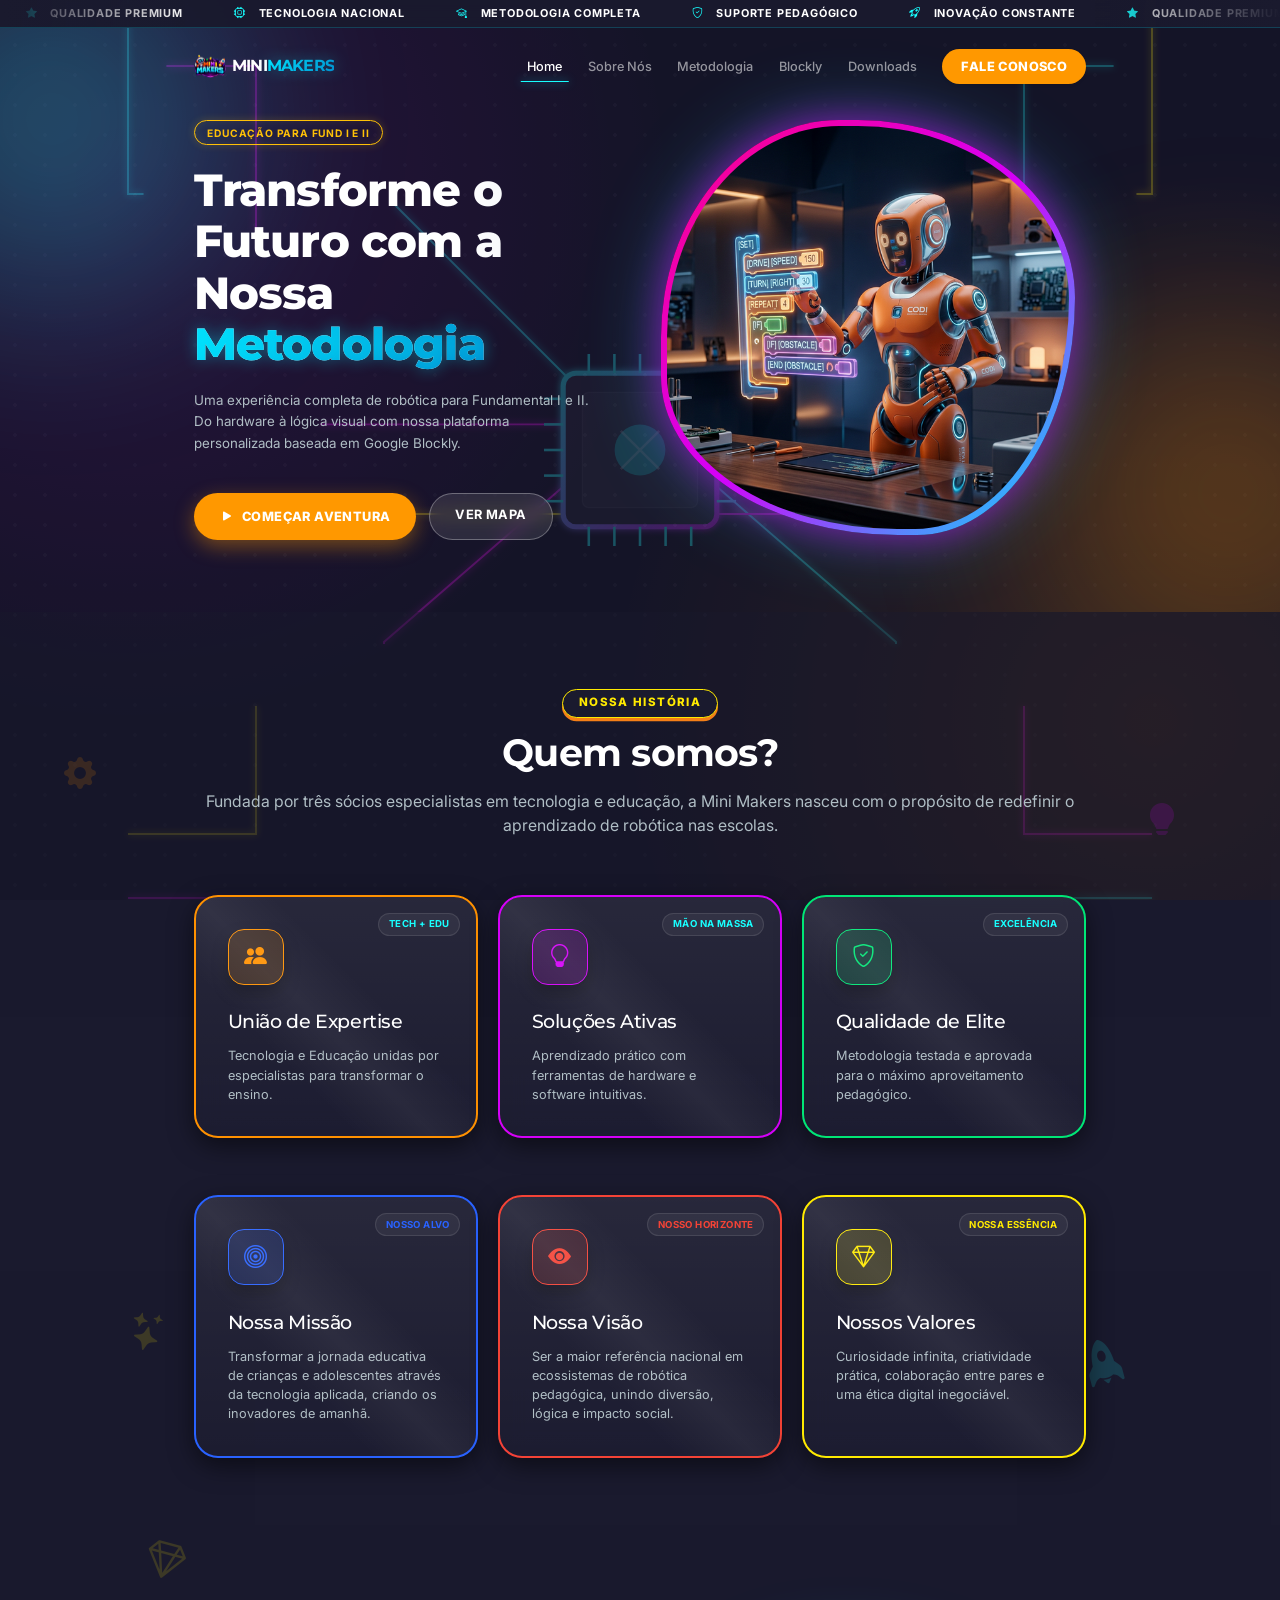
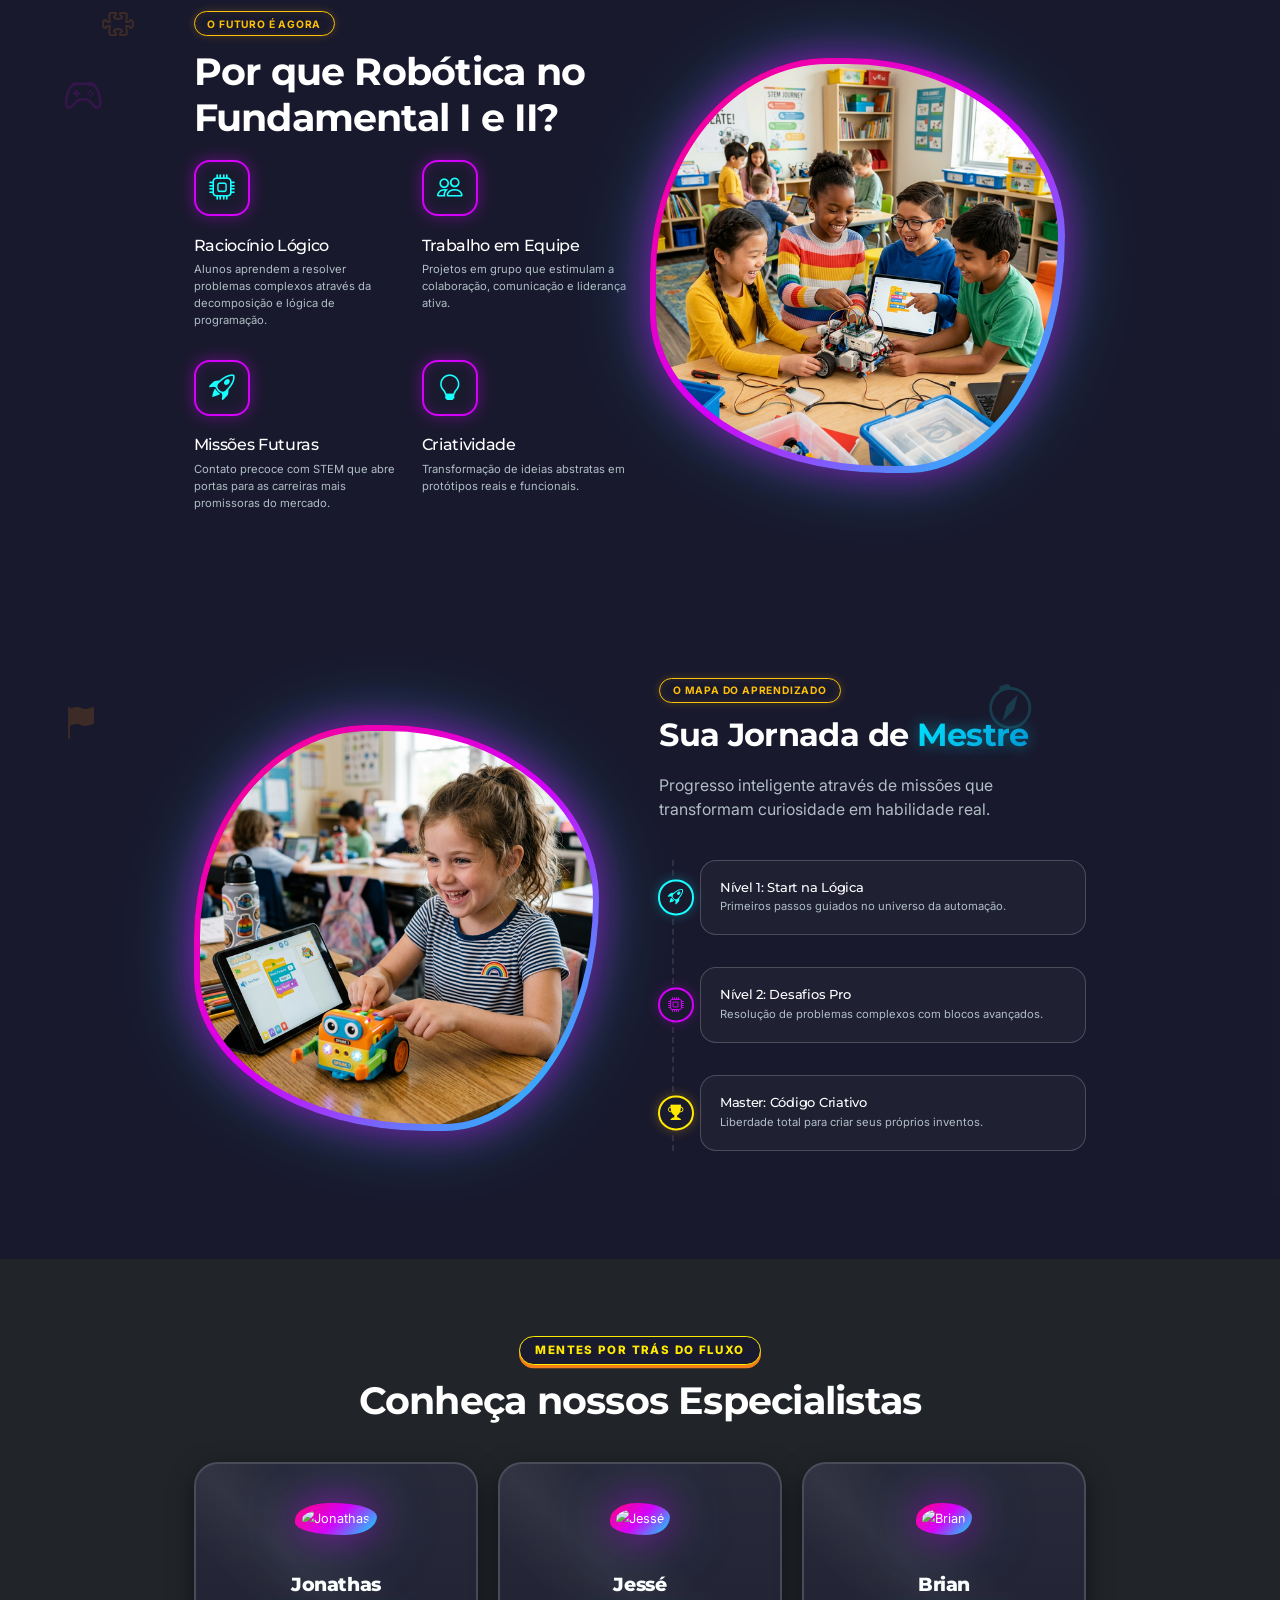
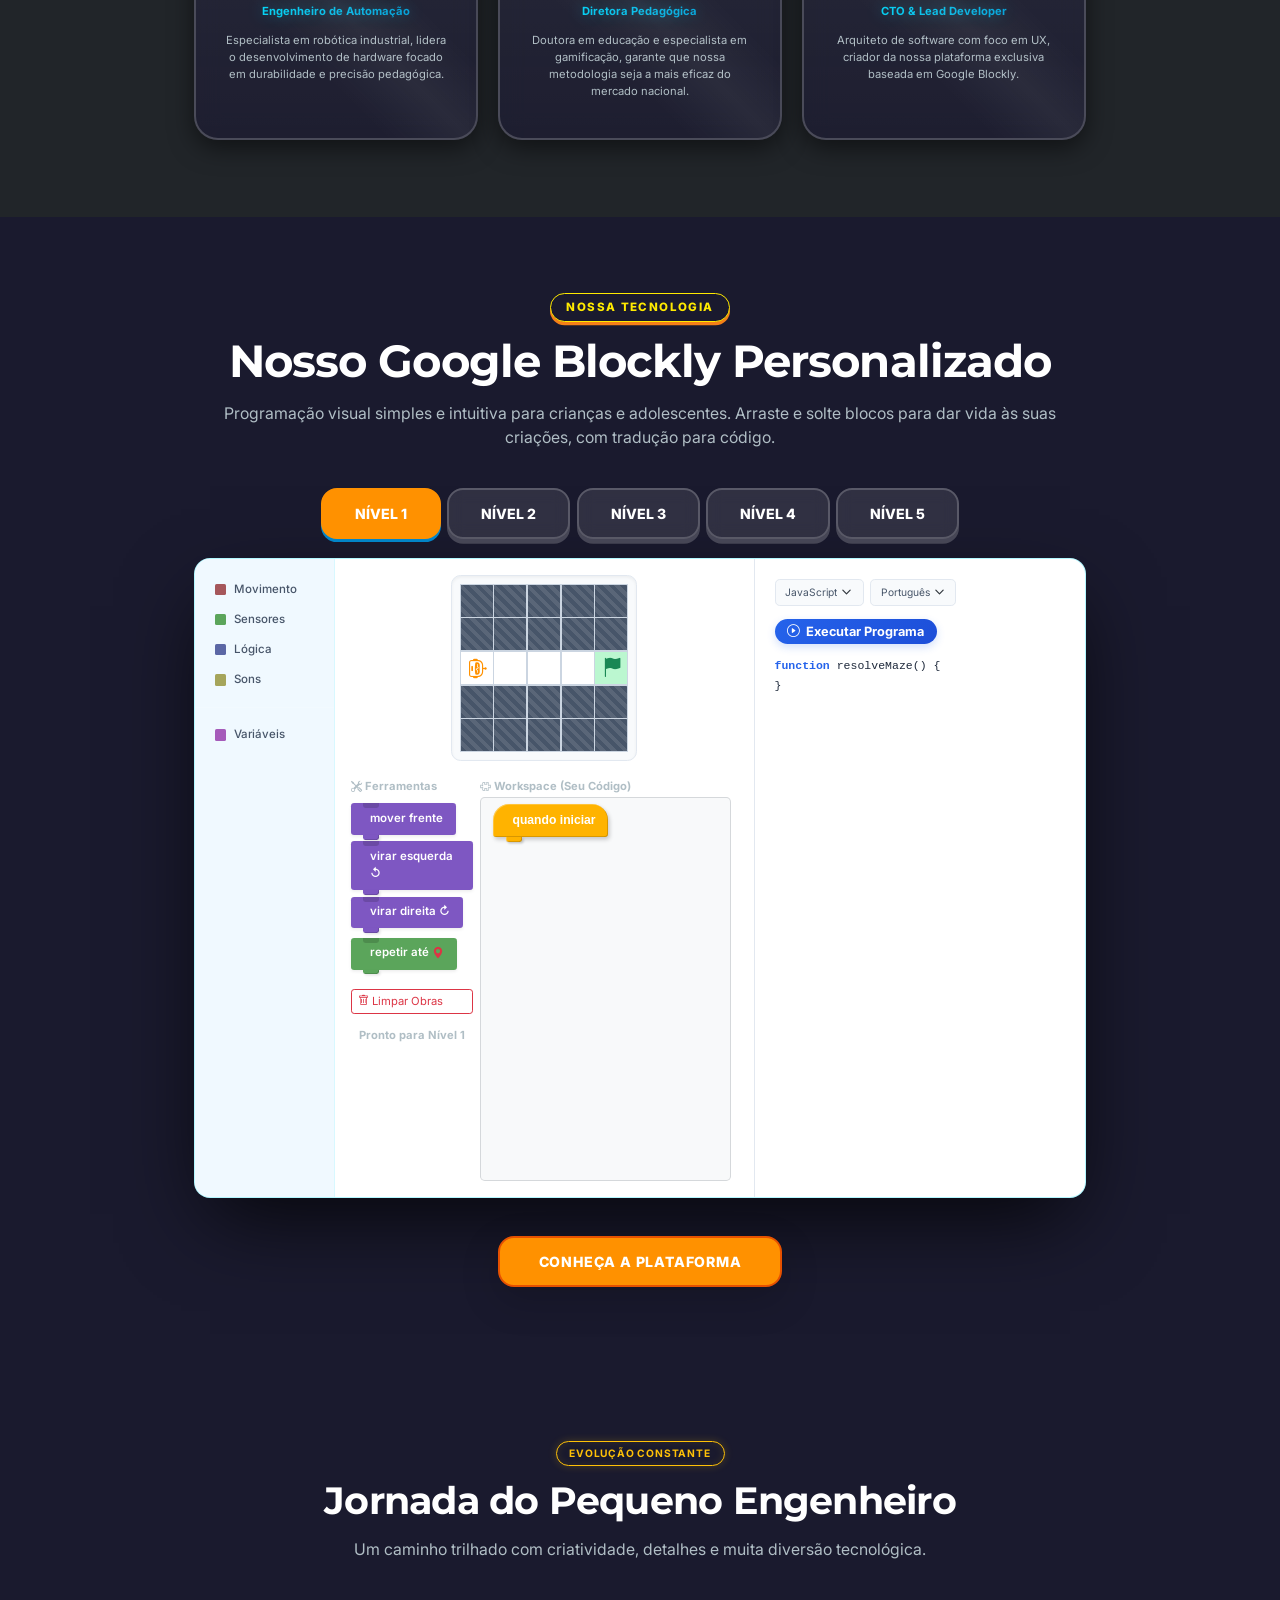
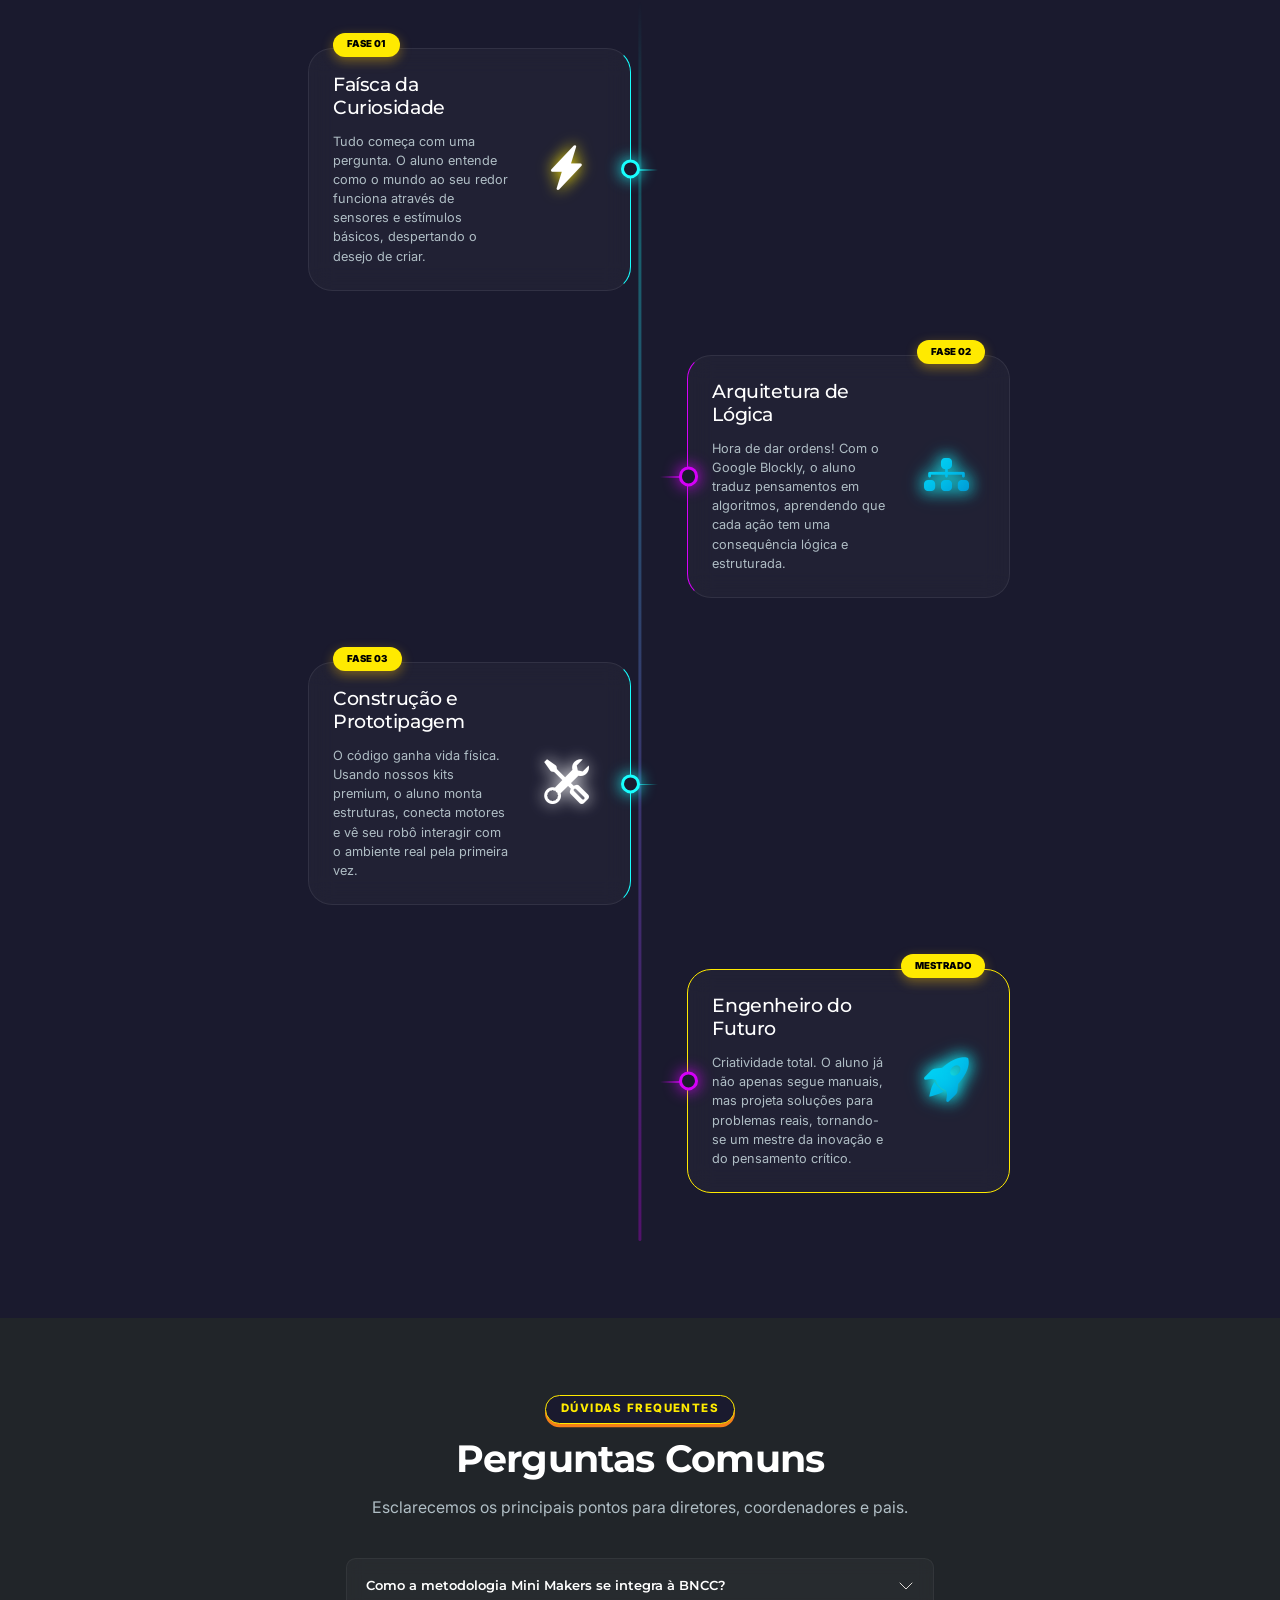
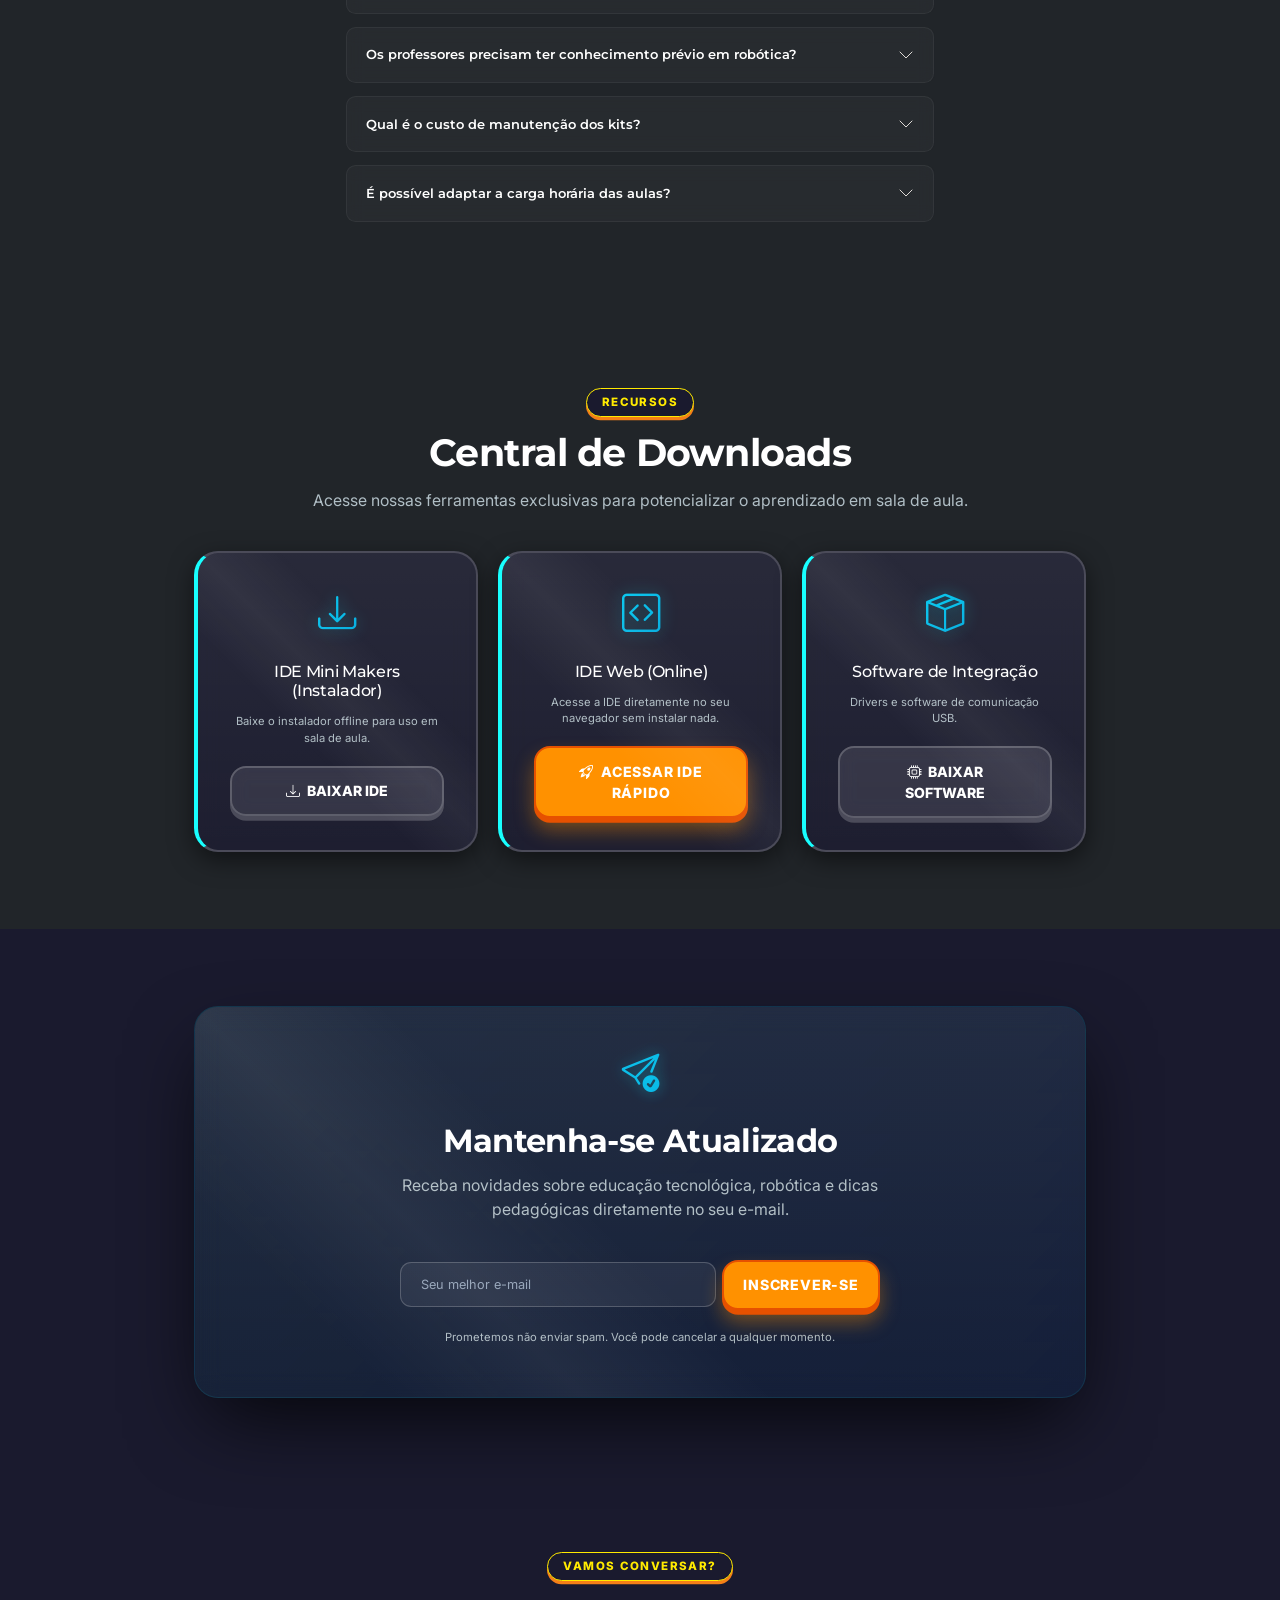
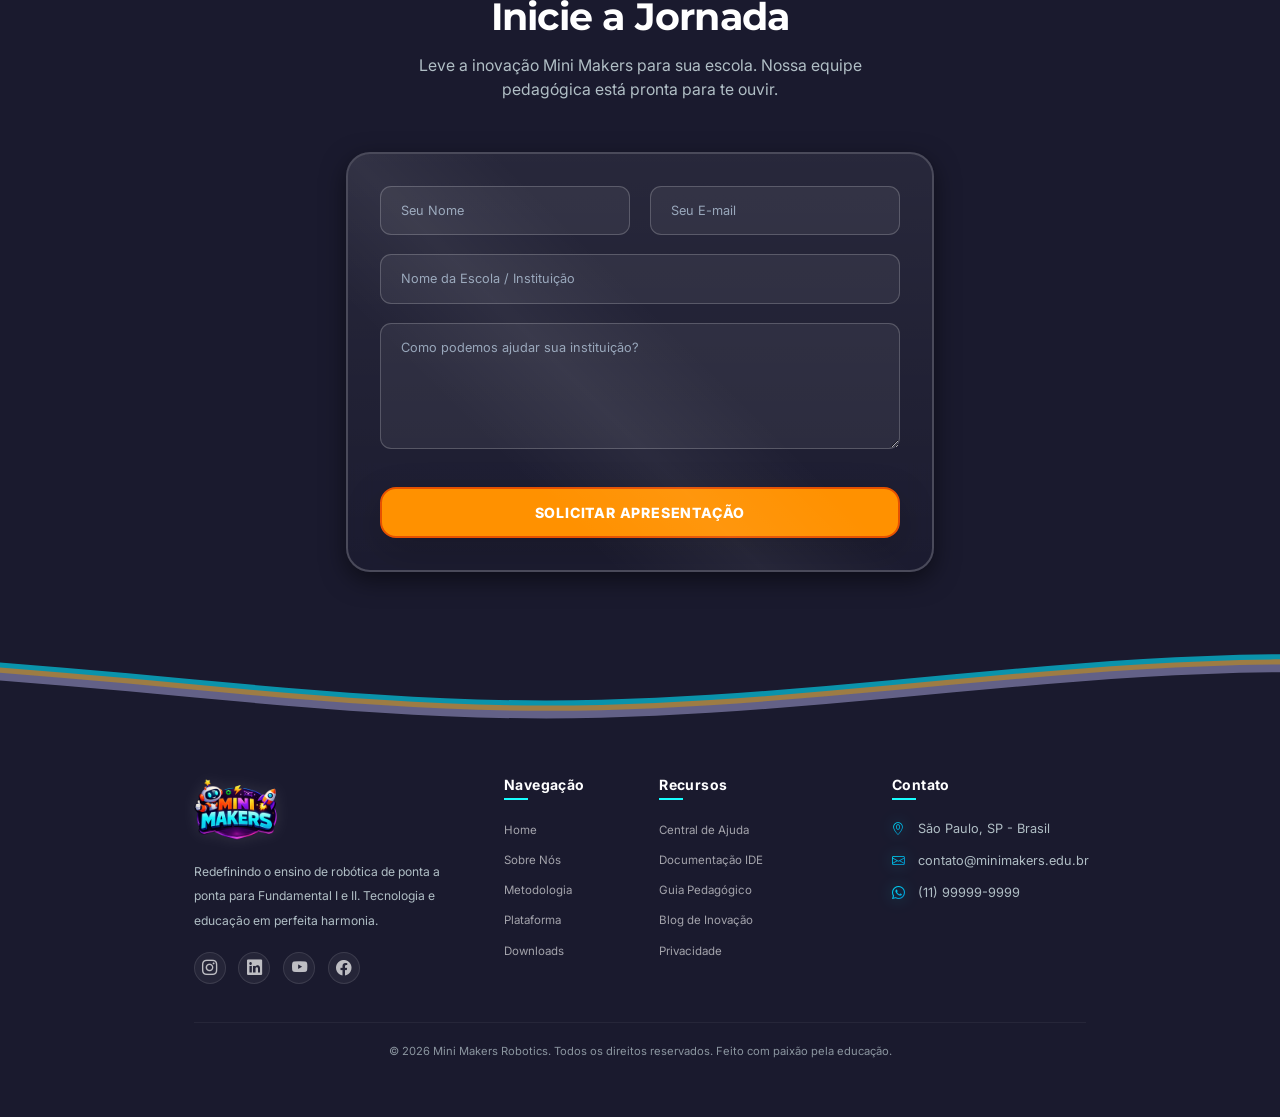
==== commit e0618283: "feat: transforma aplicação em Progressive Web App (PWA) instalável e offline" ====
--- a/index.html
+++ b/index.html
@@ -15,6 +15,15 @@
         rel="stylesheet">
     <!-- Bootstrap Icons -->
     <link rel="stylesheet" href="https://cdn.jsdelivr.net/npm/bootstrap-icons@1.11.1/font/bootstrap-icons.css">
+    <!-- PWA & Mobile SEO Meta Tags -->
+    <meta name="theme-color" content="#0b1020">
+    <meta name="apple-mobile-web-app-capable" content="yes">
+    <meta name="apple-mobile-web-app-status-bar-style" content="black-translucent">
+    <meta name="apple-mobile-web-app-title" content="MiniMakers IDE">
+    <link rel="manifest" href="./manifest.json">
+    <link rel="icon" type="image/x-icon" href="./favicon.ico">
+    <link rel="icon" type="image/png" sizes="192x192" href="./icons/icon-192.png">
+    <link rel="apple-touch-icon" href="./icons/apple-touch-icon.png">
     <!-- Custom CSS -->
     <link rel="stylesheet" href="landing.css">
     <!-- Favicon -->
@@ -931,6 +940,7 @@
     <!-- Bootstrap JS -->
     <script src="https://cdn.jsdelivr.net/npm/bootstrap@5.3.2/dist/js/bootstrap.bundle.min.js"></script>
     <script src="script.js"></script>
+    <script src="pwa-installer.js"></script>
 </body>
 
 </html>
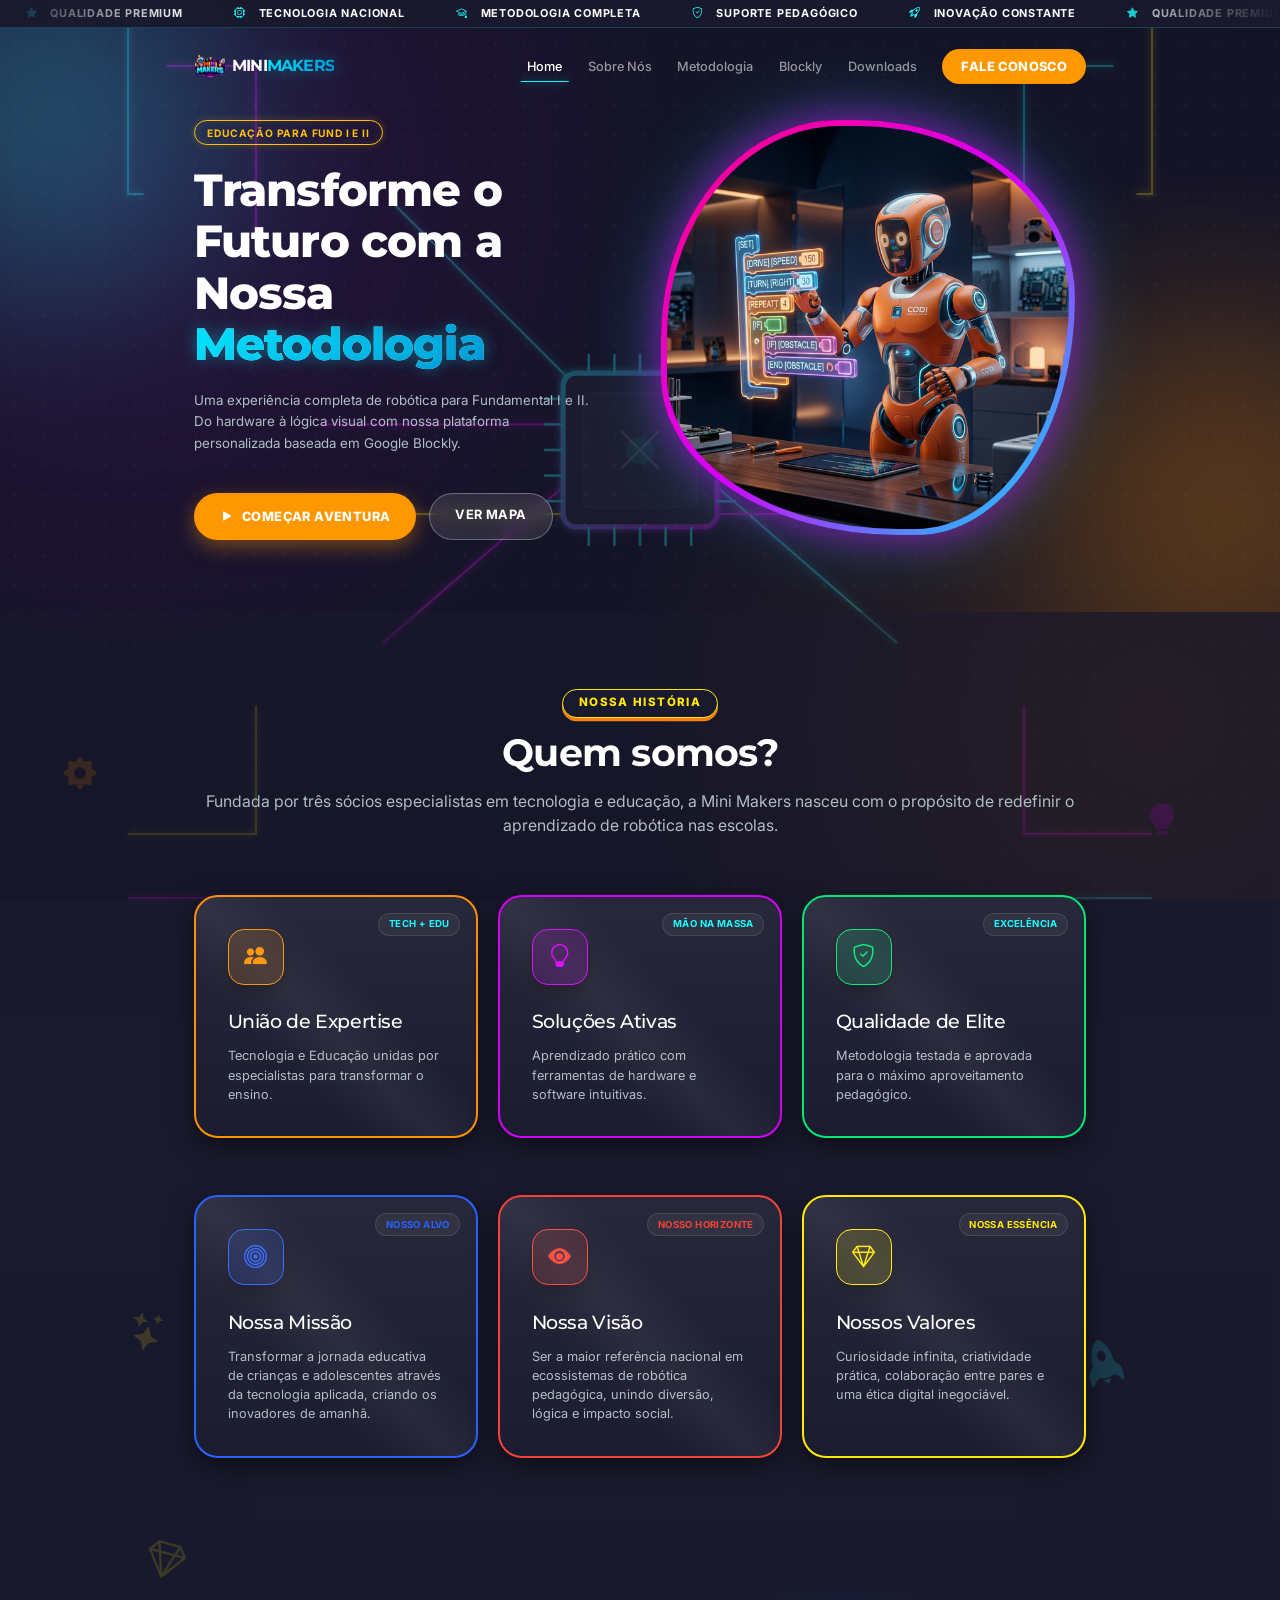
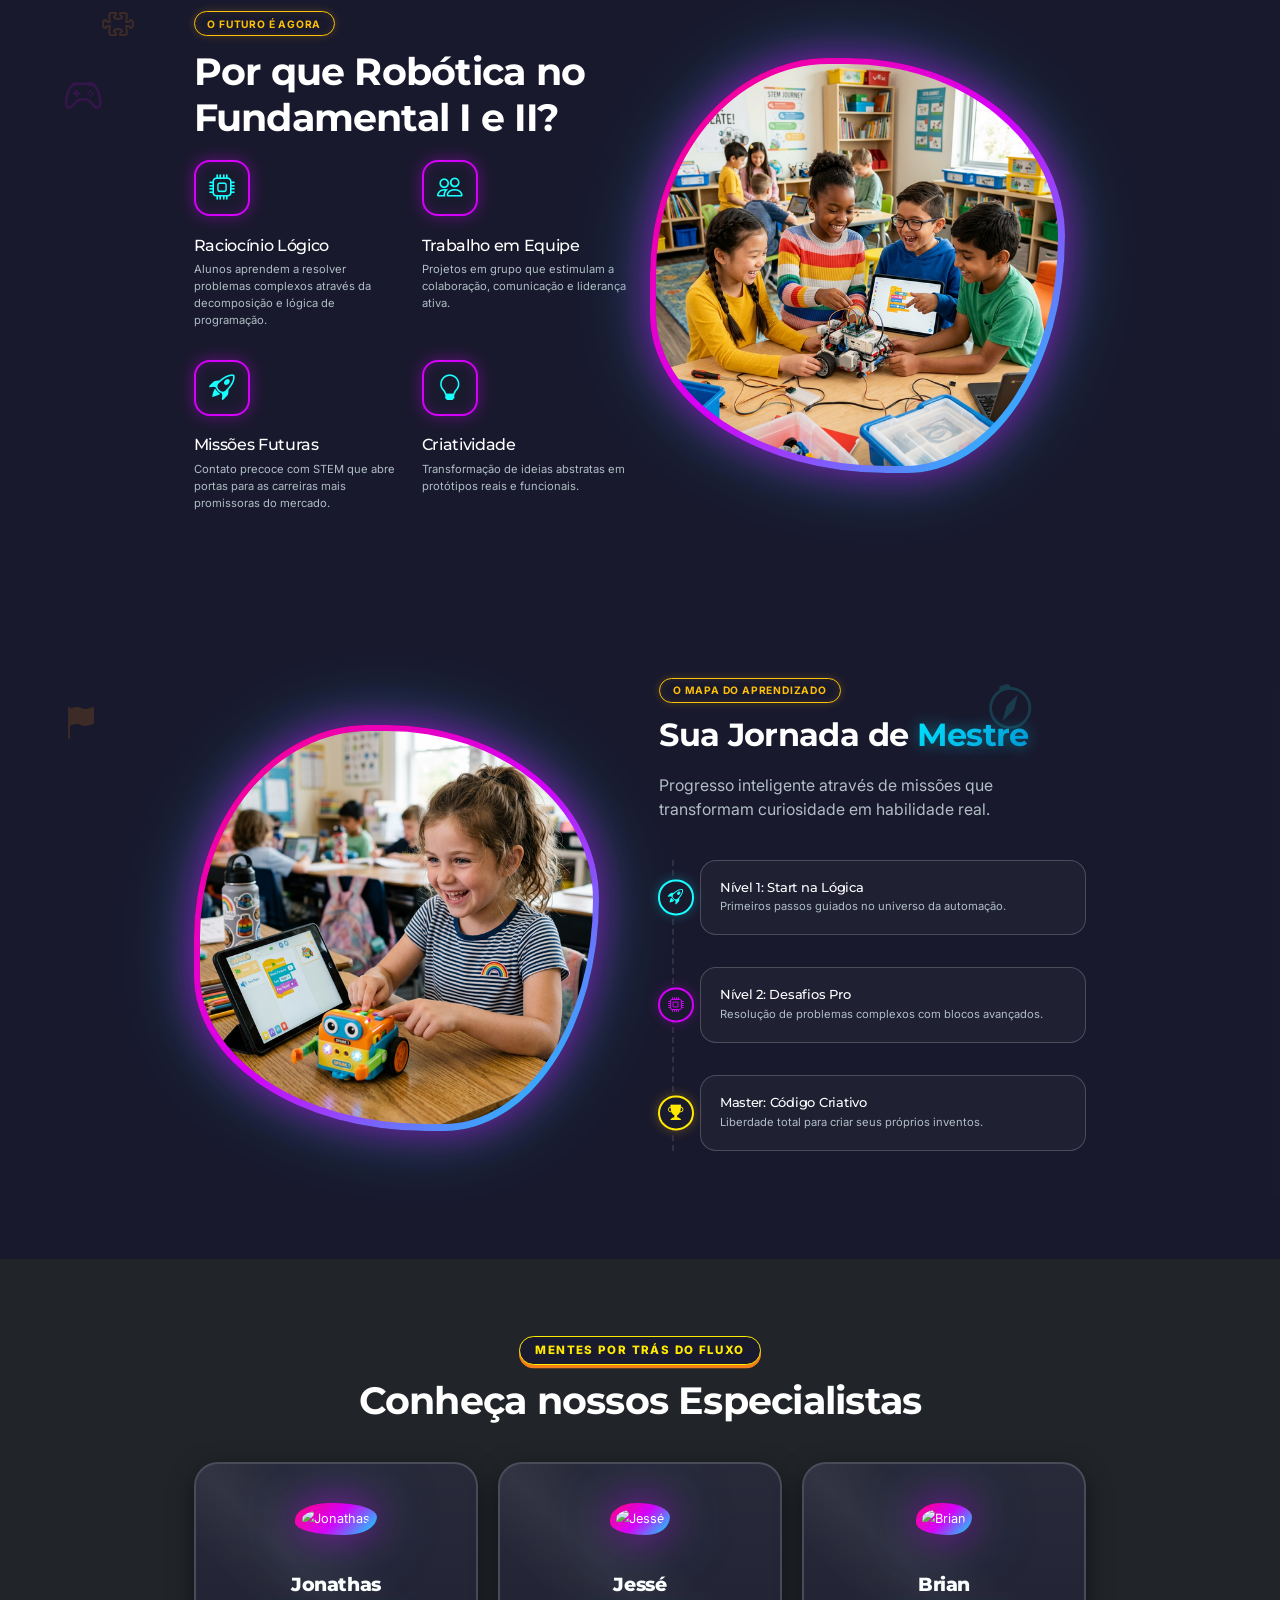
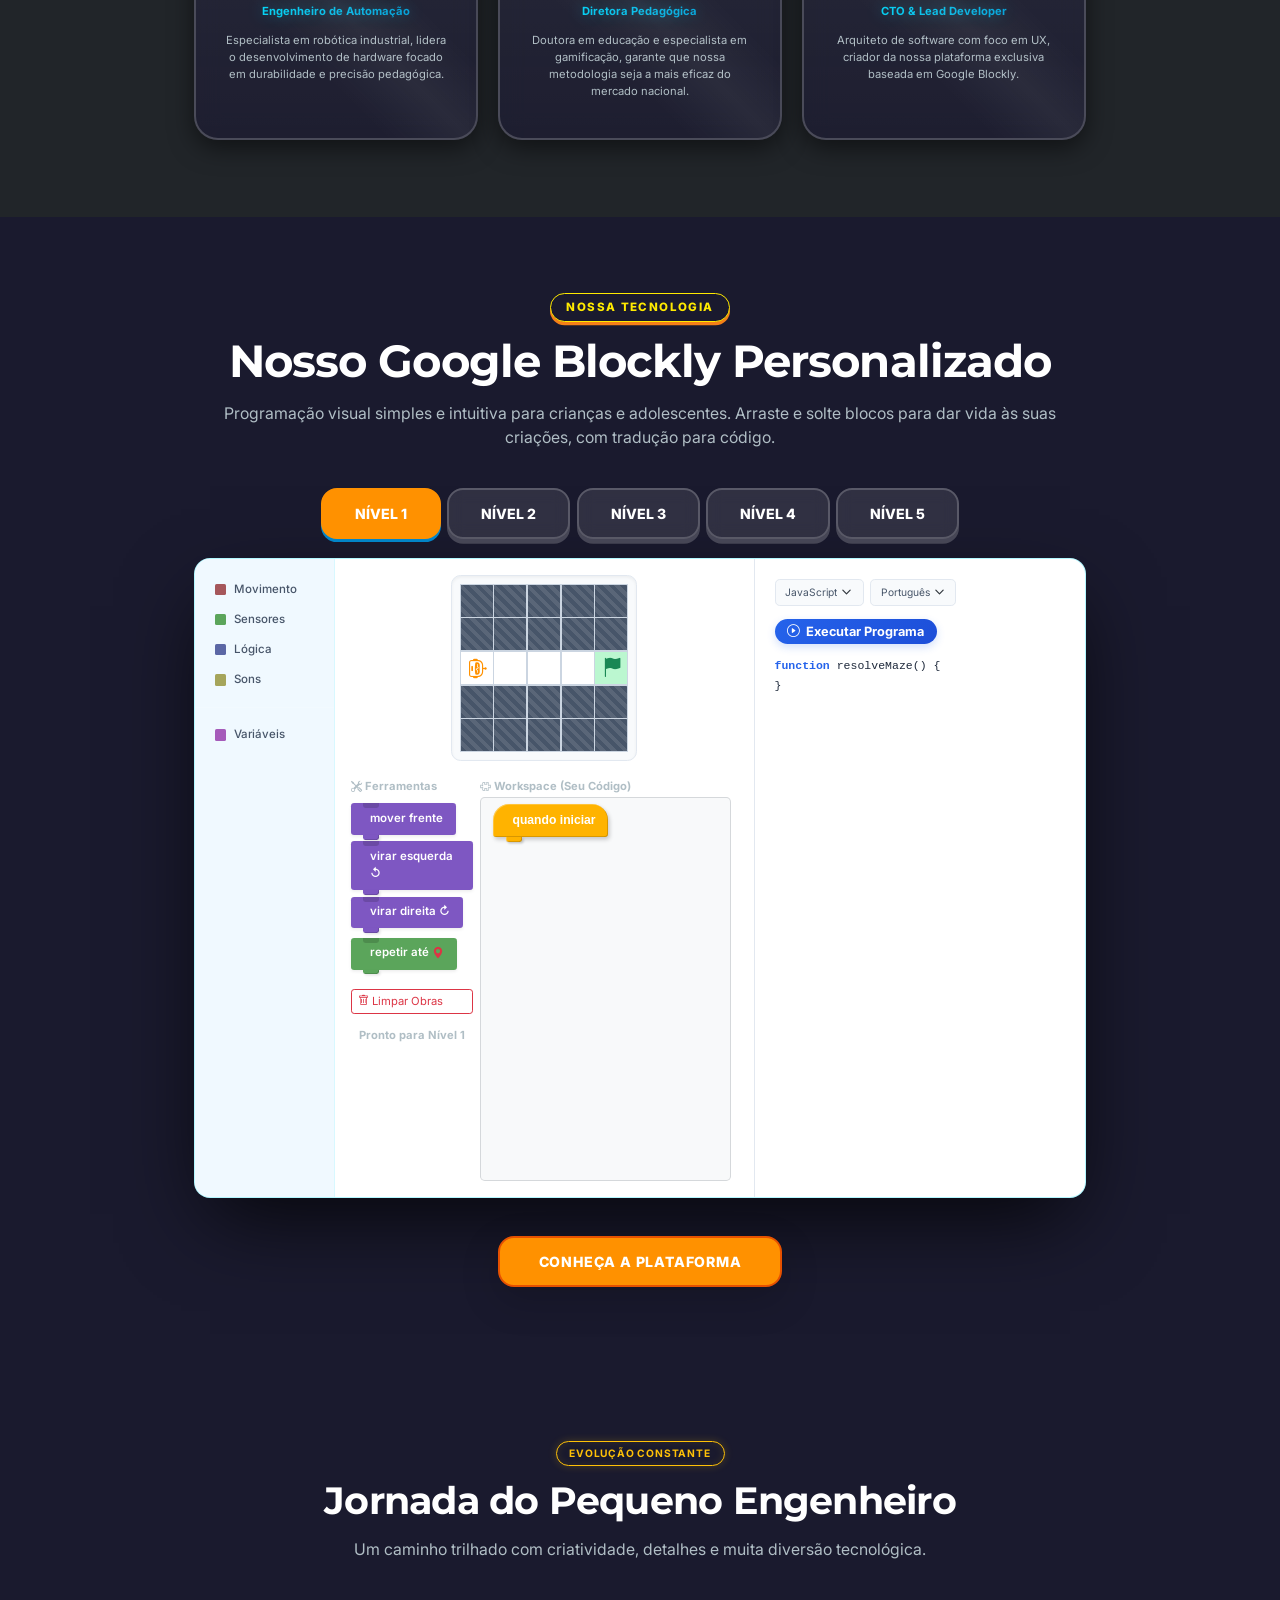
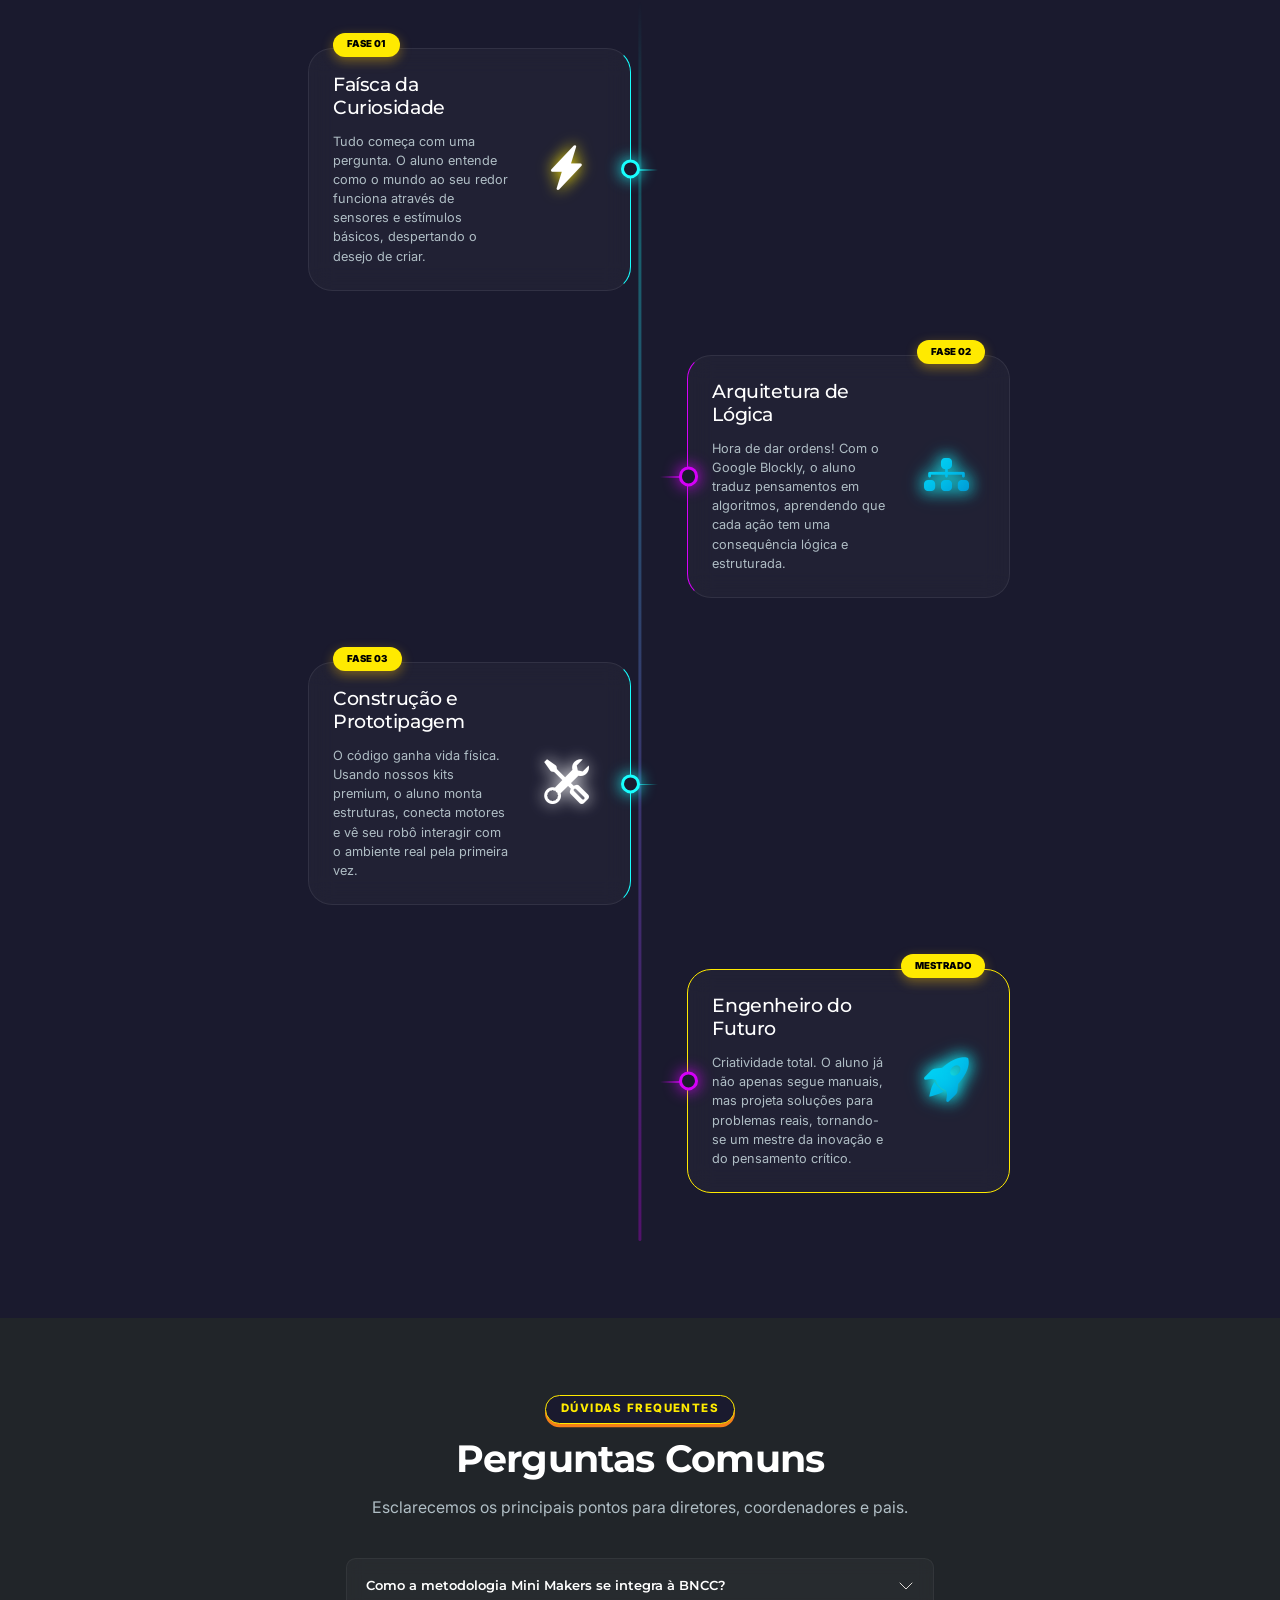
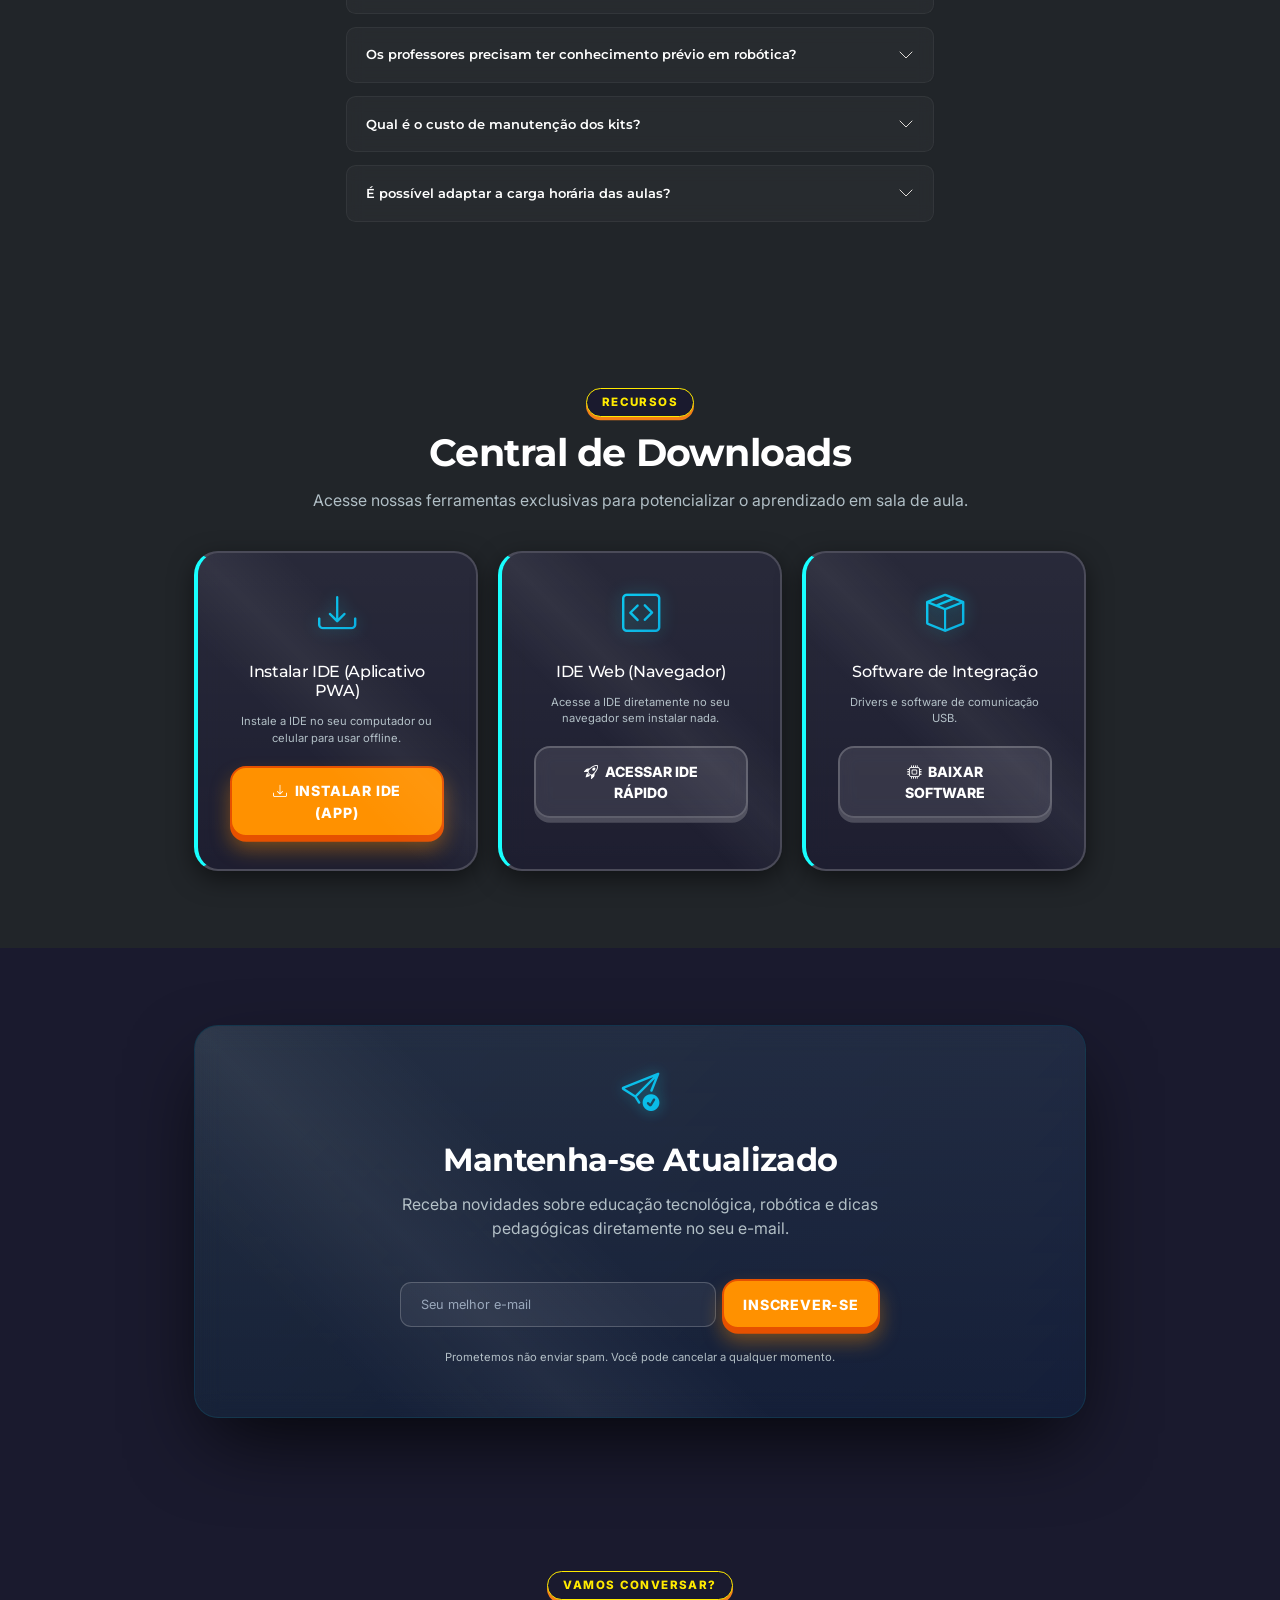
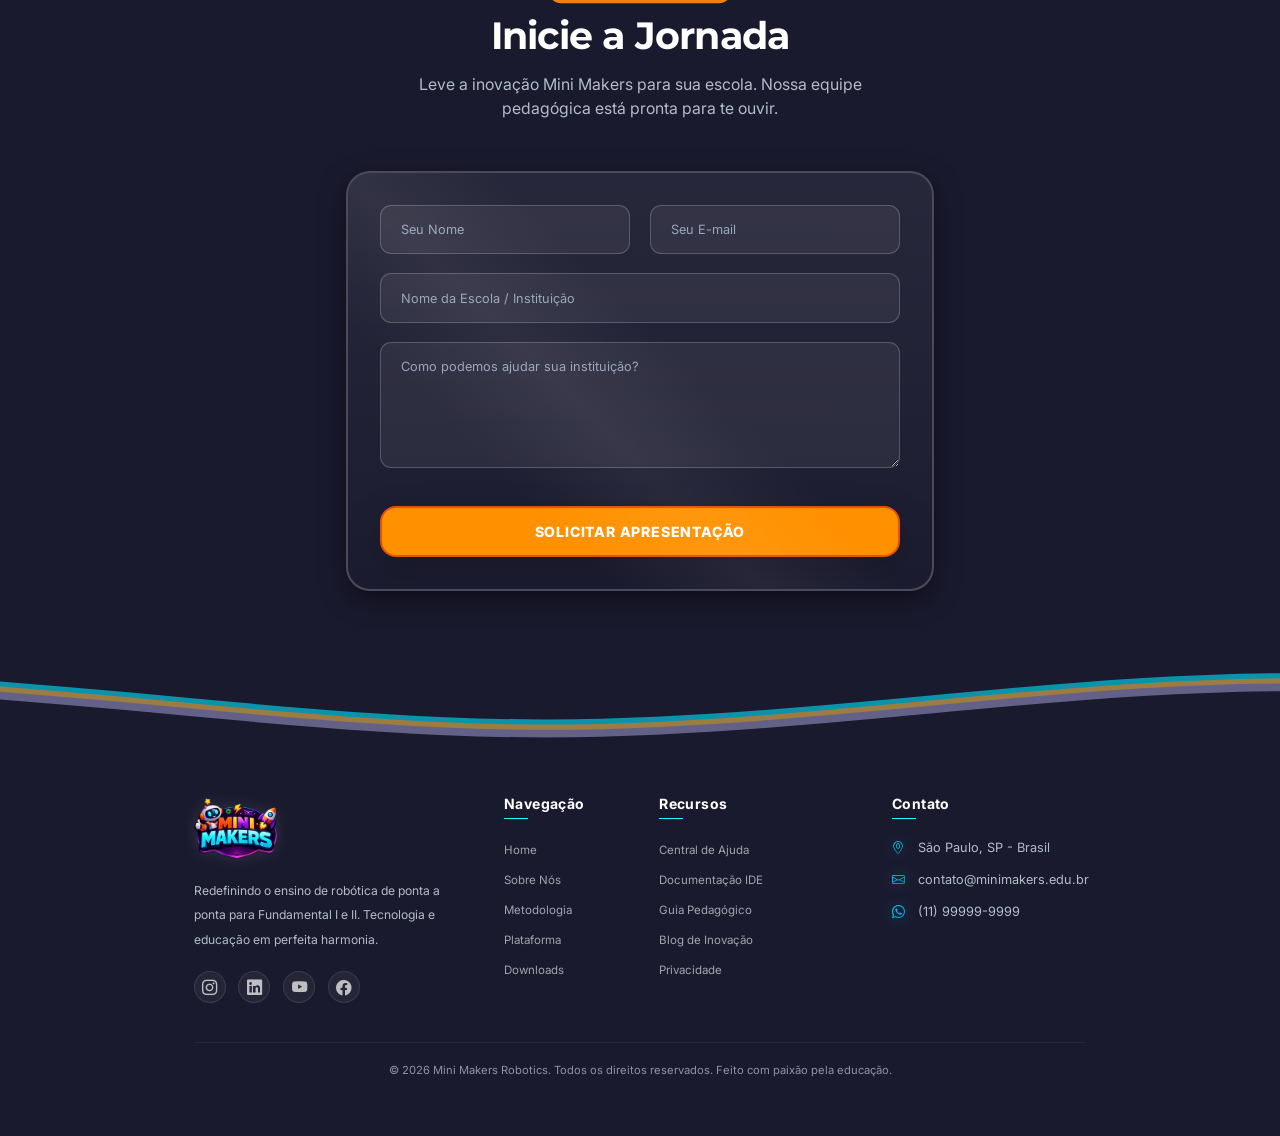
==== commit 671ac8f1: "fix: ajusta PWA para instalar e abrir estritamente a IDE (ide.html) e vincula botao de instalacao" ====
--- a/index.html
+++ b/index.html
@@ -702,18 +702,18 @@
                     <div class="glass-card download-card h-100">
                         <i class="bi bi-download text-cyan mb-4 d-block" style="font-size: 3rem;"
                             aria-hidden="true"></i>
-                        <h3 class="h5 text-white mb-3">IDE Mini Makers (Instalador)</h3>
-                        <p class="text-muted mb-4 small">Baixe o instalador offline para uso em sala de aula.</p>
-                        <a href="index.zip" download class="btn btn-outline-glass btn-sm w-100"><i class="bi bi-download me-1"></i> BAIXAR IDE</a>
+                        <h3 class="h5 text-white mb-3">Instalar IDE (Aplicativo PWA)</h3>
+                        <p class="text-muted mb-4 small">Instale a IDE no seu computador ou celular para usar offline.</p>
+                        <button class="btn btn-primary-gradient btn-sm w-100 btn-install-pwa"><i class="bi bi-download me-1"></i> INSTALAR IDE (APP)</button>
                     </div>
                 </div>
                 <div class="col-md-4">
                     <div class="glass-card download-card h-100">
                         <i class="bi bi-code-square text-cyan mb-4 d-block" style="font-size: 3rem;"
                             aria-hidden="true"></i>
-                        <h3 class="h5 text-white mb-3">IDE Web (Online)</h3>
+                        <h3 class="h5 text-white mb-3">IDE Web (Navegador)</h3>
                         <p class="text-muted mb-4 small">Acesse a IDE diretamente no seu navegador sem instalar nada.</p>
-                        <a href="ide.html" class="btn btn-primary-gradient btn-sm w-100"><i class="bi bi-rocket-takeoff me-1"></i> ACESSAR IDE RÁPIDO</a>
+                        <a href="ide.html" class="btn btn-outline-glass btn-sm w-100"><i class="bi bi-rocket-takeoff me-1"></i> ACESSAR IDE RÁPIDO</a>
                     </div>
                 </div>
                 <div class="col-md-4">
